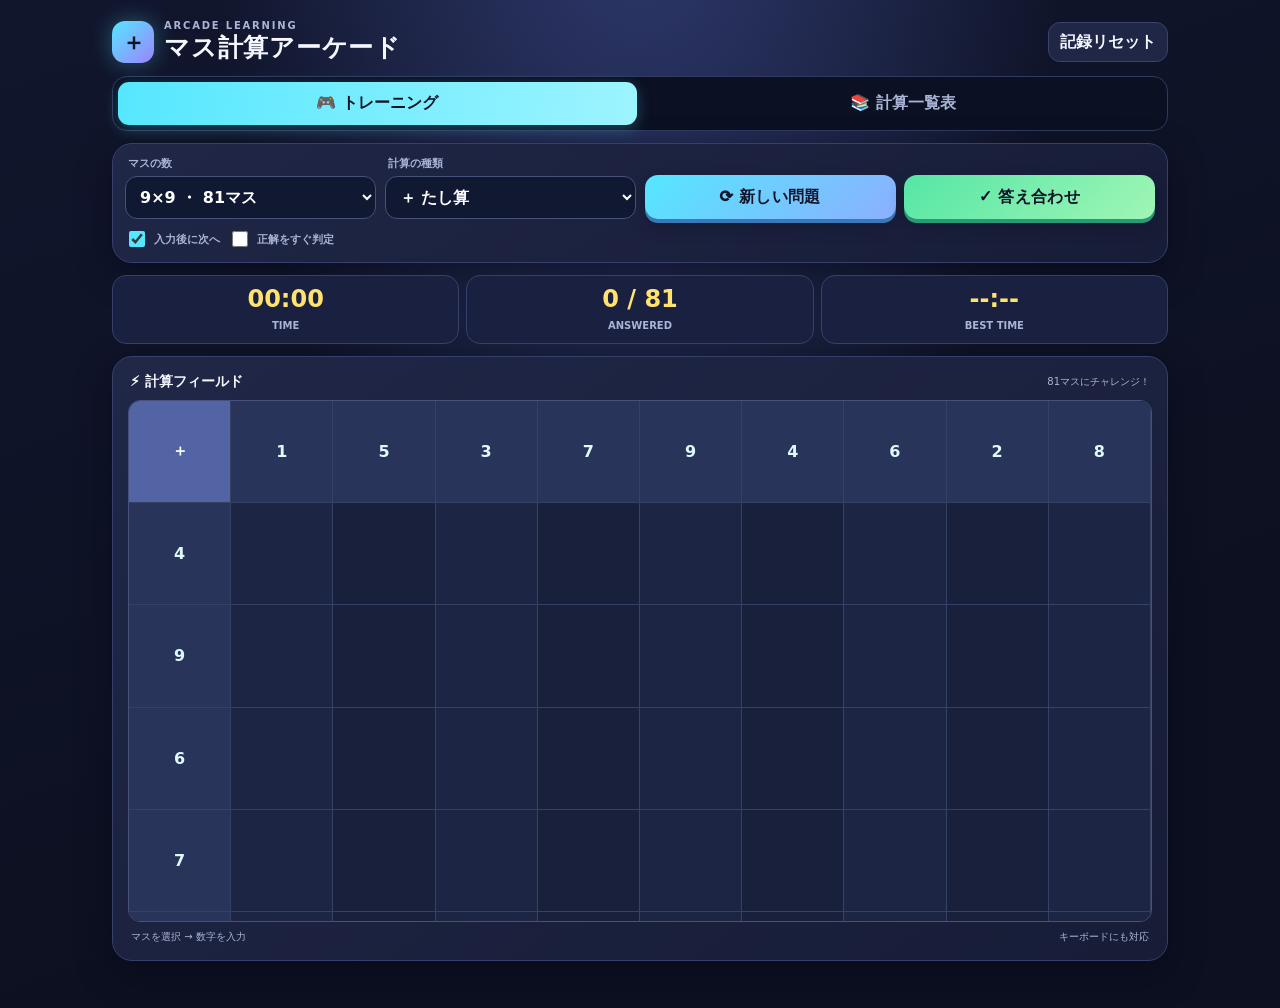
==== 100masu.html @ 6eeefede "Update 100masu.html" ====
<!DOCTYPE html>
<html lang="ja">
<head>
<meta charset="UTF-8">
<meta name="viewport" content="width=device-width, initial-scale=1, maximum-scale=1, viewport-fit=cover">
<meta name="theme-color" content="#11152b">
<title>マス計算アーケード</title>
<style>
:root{
  --bg:#101426;--panel:#1b2140;--panel2:#242c50;--line:#39436c;
  --text:#f5f7ff;--muted:#aab4d6;--cyan:#55e7ff;--pink:#ff65b8;
  --yellow:#ffe36e;--green:#55e6a5;--red:#ff7185;--purple:#9c83ff;
  --shadow:0 12px 32px #05081780;
}
*{box-sizing:border-box}
html{background:var(--bg);scroll-behavior:smooth}
body{margin:0;min-height:100vh;color:var(--text);font-family:system-ui,-apple-system,"Segoe UI","M PLUS 2",sans-serif;background:radial-gradient(ellipse at 50% -15%,#303b70 0%,transparent 48%),linear-gradient(160deg,#11162d,#0c1020 75%);touch-action:manipulation;-webkit-tap-highlight-color:transparent}
button,select{font:inherit}
button{cursor:pointer}
.app{max-width:1100px;margin:auto;padding:12px 12px 30px}
.topbar{display:flex;align-items:center;justify-content:space-between;gap:10px;flex-wrap:wrap;margin-bottom:12px}
.brand{display:flex;align-items:center;gap:10px}
.brand-mark{width:42px;height:42px;border-radius:13px;display:grid;place-items:center;background:linear-gradient(135deg,var(--cyan),var(--purple));color:#101426;font-size:23px;font-weight:1000;box-shadow:0 0 22px #55e7ff55}
.brand h1{font-size:clamp(18px,4vw,25px);margin:0;letter-spacing:.03em;font-weight:950}
.brand small{display:block;color:var(--muted);font-size:10px;letter-spacing:.18em;font-weight:800}
.top-actions{display:flex;gap:7px}
.icon-btn{border:1px solid var(--line);background:#202746;color:var(--text);border-radius:12px;min-height:40px;padding:0 11px;font-weight:800}
.icon-btn:active,.btn:active,.key:active{transform:translateY(1px) scale(.98)}
.tabs{display:grid;grid-template-columns:1fr 1fr;gap:7px;padding:5px;background:#0b1022;border:1px solid #303a60;border-radius:15px;margin-bottom:12px}
.tab{border:0;border-radius:11px;background:transparent;color:var(--muted);padding:11px 8px;font-weight:900}
.tab.active{color:#101426;background:linear-gradient(100deg,var(--cyan),#9df4ff);box-shadow:0 4px 15px #55e7ff44}
.panel{background:linear-gradient(145deg,#202747,#171d37);border:1px solid #35416a;border-radius:20px;box-shadow:var(--shadow)}
.controls{padding:12px;display:grid;grid-template-columns:1fr 1fr;gap:9px;margin-bottom:12px}
.field label{display:block;font-size:11px;color:var(--muted);font-weight:800;margin:0 0 5px 3px}
select{width:100%;min-height:43px;border-radius:12px;border:1px solid #46527c;background:#111831;color:white;padding:0 10px;font-weight:800}
.btn{border:0;border-radius:13px;min-height:44px;padding:10px 14px;font-weight:950;letter-spacing:.02em;color:#11152b;background:linear-gradient(135deg,var(--yellow),#ffb84d);box-shadow:0 4px 0 #bd7931,0 8px 18px #0003}
.btn.primary{background:linear-gradient(135deg,var(--cyan),#8cafff);box-shadow:0 4px 0 #3978b9,0 8px 18px #0003}
.btn.success{background:linear-gradient(135deg,var(--green),#a0f6b5);box-shadow:0 4px 0 #269c76,0 8px 18px #0003}
.btn.subtle{background:#303b61;color:#eef2ff;box-shadow:0 4px 0 #1b2341}
.control-actions{grid-column:1/-1;display:grid;grid-template-columns:1fr 1fr;gap:8px}
.stats{display:grid;grid-template-columns:repeat(3,1fr);gap:7px;margin-bottom:12px}
.stat{padding:10px 7px;text-align:center;background:#1a2140;border:1px solid #35416a;border-radius:14px}
.stat b{display:block;font-size:clamp(18px,4vw,24px);line-height:1.15;color:var(--yellow);font-variant-numeric:tabular-nums}
.stat span{font-size:10px;color:var(--muted);font-weight:800}
.grid-panel{padding:9px;margin-bottom:12px}
.grid-head{display:flex;align-items:center;justify-content:space-between;gap:8px;margin:1px 2px 9px}
.section-title{font-weight:950;font-size:14px}
.hint{font-size:10px;color:var(--muted)}
.grid-scroll{max-height:min(58vh,650px);overflow:auto;border-radius:12px;border:1px solid #46527c;background:#111831;overscroll-behavior:contain;scrollbar-width:thin;scrollbar-color:#596893 #151c35}
table{border-collapse:separate;border-spacing:0;table-layout:fixed;user-select:none}
#calc-grid{width:100%}
#calc-grid.mode19{width:max-content;min-width:100%}
th,td{padding:0;text-align:center;border-right:1px solid #364166;border-bottom:1px solid #364166}
th{background:#29345b;color:#dffaff;font-weight:950}
th.corner{position:sticky;top:0;left:0;z-index:5;background:#5264a4;color:white}
th.top{position:sticky;top:0;z-index:3}
th.left{position:sticky;left:0;z-index:2}
.cell{display:grid;place-items:center;aspect-ratio:1/1;min-width:0;font-weight:850;font-size:clamp(10px,2.8vw,16px)}
.mode9 .cell{width:100%}
.mode19 .cell{width:39px;height:39px;font-size:12px}
td{background:#18203c;color:#f5f7ff}
td:nth-child(even){background:#1c2544}
td.selected{background:#fff0a6!important;color:#25203a!important;box-shadow:inset 0 0 0 3px #ffc83d;position:relative;z-index:1}
td.correct{background:#174f48!important;color:#9dffd5!important}
td.wrong{background:#5a263b!important;color:#ffd0d8!important}
td.revealed{outline:2px solid var(--green);outline-offset:-3px}
.grid-foot{display:flex;justify-content:space-between;gap:8px;color:var(--muted);font-size:10px;padding:8px 3px 1px}
.result{display:none;padding:13px;margin-bottom:12px;border:1px solid #4d6e91;background:linear-gradient(120deg,#1b3551,#28264e);border-radius:16px}
.result.show{display:flex;align-items:center;justify-content:space-between;gap:10px}
.result strong{font-size:16px}.result small{display:block;color:var(--muted);margin-top:3px}
.result-score{font-size:24px;font-weight:1000;color:var(--yellow);white-space:nowrap}
.keypad-wrap{position:fixed;z-index:20;bottom:0;left:0;right:0;padding:8px 10px calc(8px + env(safe-area-inset-bottom));background:linear-gradient(180deg,#11142600,#0d1224 16%);pointer-events:none}
.keypad{pointer-events:auto;max-width:520px;margin:auto;padding:11px;background:#202747f5;backdrop-filter:blur(16px);border:1px solid #56638c;border-radius:20px 20px 15px 15px;box-shadow:0 -10px 35px #05081799}
.key-top{display:flex;align-items:center;justify-content:space-between;gap:8px;margin-bottom:8px}
.equation{font-size:clamp(15px,4vw,20px);font-weight:1000;color:var(--cyan);white-space:nowrap;overflow:hidden;text-overflow:ellipsis}
.key-top-actions{display:flex;gap:6px}
.mini{border:1px solid #536087;background:#303b61;color:#fff;border-radius:10px;padding:7px 10px;font-size:11px;font-weight:900}
.keys{display:grid;grid-template-columns:repeat(5,1fr);gap:6px}
.key{min-height:48px;border:1px solid #526087;border-radius:12px;background:linear-gradient(180deg,#f7f8ff,#cbd5f4);color:#17203e;font-size:22px;font-weight:1000;box-shadow:0 3px 0 #8995b8}
.key.delete{background:linear-gradient(180deg,#ffc4d0,#ff829d);color:#521b2a}
.key.next{background:linear-gradient(180deg,#a9f7db,#51dba9);color:#103b35}
.key.clear{background:#39466e;color:#fff;font-size:14px;box-shadow:0 3px 0 #202a4d}
.hidden{display:none!important}
#view-ref{display:none}
.ref-info{padding:12px;margin-bottom:12px;display:flex;align-items:center;justify-content:space-between;gap:10px;flex-wrap:wrap}
.ref-equation{color:var(--yellow);font-weight:1000;font-size:18px}
#ref-grid{width:max-content;min-width:100%}
#ref-grid .cell{width:39px;height:39px;font-size:12px}
#ref-grid td{cursor:pointer}
#ref-grid td.cross{background:#344a73!important}
#ref-grid td.target{background:#ffe36e!important;color:#241e39!important;box-shadow:inset 0 0 0 2px #ffae35;font-weight:1000}
#ref-grid th.hot{background:#0e9cb8!important;color:#fff}
.note{font-size:11px;color:var(--muted);line-height:1.6;margin:10px 3px}
.toggle-row{display:flex;gap:8px;flex-wrap:wrap;align-items:center}
.toggle{display:flex;align-items:center;gap:6px;font-size:11px;color:var(--muted);font-weight:800}
.toggle input{accent-color:var(--cyan);width:16px;height:16px}
.toast{position:fixed;top:14px;left:50%;transform:translateX(-50%) translateY(-20px);opacity:0;z-index:50;background:#f7f8ff;color:#17203e;padding:10px 17px;border-radius:99px;font-weight:950;box-shadow:var(--shadow);transition:.2s;pointer-events:none}
.toast.show{opacity:1;transform:translateX(-50%) translateY(0)}
body.keypad-open{padding-bottom:300px}
@media(min-width:760px){
 .app{padding:20px 22px 35px}
 .controls{grid-template-columns:repeat(4,1fr);align-items:end}
 .control-actions{grid-column:auto;grid-column:span 2}
 .grid-panel{padding:15px}
 .mode19 .cell{width:46px;height:46px;font-size:14px}
 #ref-grid .cell{width:46px;height:46px;font-size:14px}
 .keypad-wrap{position:static;padding:0;background:none;display:none}
 .keypad-wrap.desktop-visible{display:block;pointer-events:auto;margin:12px auto 0}
 body.keypad-open{padding-bottom:0}
}
@media(max-width:420px){
 .app{padding:9px 8px 18px}
 .brand-mark{width:36px;height:36px}
 .icon-btn{padding:0 8px;min-height:36px;font-size:11px}
 .controls{padding:9px;gap:7px}
 .btn{font-size:12px;padding:9px 8px}
 .stats{gap:5px}
 .stat{padding:8px 4px}
 .grid-scroll{max-height:53vh}
 .keypad{padding:9px}
 .key{min-height:44px}
}
@media(prefers-reduced-motion:reduce){*{scroll-behavior:auto!important;transition:none!important}}
</style>
</head>
<body>
<div class="app">
 <header class="topbar">
  <div class="brand"><div class="brand-mark">＋</div><div><small>ARCADE LEARNING</small><h1>マス計算アーケード</h1></div></div>
  <div class="top-actions"><button class="icon-btn" id="reset-record" type="button">記録リセット</button></div>
 </header>
 <nav class="tabs"><button class="tab active" id="tab-train" type="button">🎮 トレーニング</button><button class="tab" id="tab-ref" type="button">📚 計算一覧表</button></nav>
 <section id="view-train">
  <div class="panel controls">
   <div class="field"><label for="grid-size">マスの数</label><select id="grid-size"><option value="9">9×9 ・ 81マス</option><option value="19">19×19 ・ 361マス</option></select></div>
   <div class="field"><label for="calc-mode">計算の種類</label><select id="calc-mode"><option value="add">＋ たし算</option><option value="sub">－ ひき算</option><option value="mul">× かけ算</option></select></div>
   <div class="control-actions"><button class="btn primary" id="btn-generate" type="button">⟳ 新しい問題</button><button class="btn success" id="btn-check" type="button">✓ 答え合わせ</button></div>
   <div class="toggle-row" style="grid-column:1/-1">
    <label class="toggle"><input id="auto-next" type="checkbox" checked>入力後に次へ</label>
    <label class="toggle"><input id="instant-check" type="checkbox">正解をすぐ判定</label>
   </div>
  </div>
  <div class="stats">
   <div class="stat"><b id="timer">00:00</b><span>TIME</span></div>
   <div class="stat"><b id="progress">0 / 81</b><span>ANSWERED</span></div>
   <div class="stat"><b id="best">--:--</b><span>BEST TIME</span></div>
  </div>
  <div class="result" id="result">
   <div><strong id="result-title">チャレンジ結果</strong><small id="result-sub">もう一度挑戦してみよう！</small></div><div class="result-score" id="result-score">0%</div>
  </div>
  <section class="panel grid-panel">
   <div class="grid-head"><span class="section-title">⚡ 計算フィールド</span><span class="hint" id="grid-hint">マスをタップして回答</span></div>
   <div class="grid-scroll" id="grid-scroll"><table id="calc-grid" class="mode9"></table></div>
   <div class="grid-foot"><span>マスを選択 → 数字を入力</span><span>キーボードにも対応</span></div>
  </section>
 </section>
 <section id="view-ref">
  <div class="panel ref-info"><div><div class="section-title">📚 1〜19 計算一覧表</div><div class="hint">マスをタップすると式を確認できます</div></div><div><select id="ref-mode"><option value="mul">× かけ算</option><option value="add">＋ たし算</option></select><div class="ref-equation" id="ref-equation">式を選択</div></div></div>
  <section class="panel grid-panel"><div class="grid-scroll" id="ref-scroll"><table id="ref-grid"></table></div><p class="note">縦横にスクロールできます。上端と左端の数字はスクロール中も固定されます。同じ数字同士の計算は斜めのマスです。</p></section>
 </section>
</div>
<div class="keypad-wrap" id="keypad-wrap">
 <div class="keypad">
  <div class="key-top"><div><div class="hint">SELECTED QUESTION</div><div class="equation" id="equation">マスを選択してください</div></div><div class="key-top-actions"><button class="mini" id="close-keypad" type="button">閉じる</button></div></div>
  <div class="keys">
   <button class="key" data-num="1">1</button><button class="key" data-num="2">2</button><button class="key" data-num="3">3</button><button class="key" data-num="4">4</button><button class="key" data-num="5">5</button>
   <button class="key" data-num="6">6</button><button class="key" data-num="7">7</button><button class="key" data-num="8">8</button><button class="key" data-num="9">9</button><button class="key" data-num="0">0</button>
   <button class="key delete" id="delete-key">⌫</button><button class="key clear" id="clear-key" style="grid-column:span 2">消去</button><button class="key next" id="next-key" style="grid-column:span 2">次へ ➜</button>
  </div>
 </div>
</div>
<div class="toast" id="toast"></div>
<script>
(()=>{
'use strict';
const $=id=>document.getElementById(id);
const state={size:9,mode:'add',rows:[],cols:[],answers:[],selected:null,checked:false,started:false,elapsed:0,timer:null,tab:'train',refSelected:null};
const op={add:'＋',sub:'－',mul:'×'};
const bestKey=(size,mode)=>`arcade_best_${size}_${mode}`;
let toastTimer=null;

function toast(msg){$('toast').textContent=msg;$('toast').classList.add('show');clearTimeout(toastTimer);toastTimer=setTimeout(()=>$('toast').classList.remove('show'),1500)}
function shuffle(a){for(let i=a.length-1;i>0;i--){const j=Math.floor(Math.random()*(i+1));[a[i],a[j]]=[a[j],a[i]]}return a}
function expected(r,c){return state.mode==='add'?r+c:state.mode==='sub'?r-c:r*c}
function fmt(s){return String(Math.floor(s/60)).padStart(2,'0')+':'+String(s%60).padStart(2,'0')}
function startTimer(){if(state.started||state.checked)return;state.started=true;state.timer=setInterval(()=>{state.elapsed++;$('timer').textContent=fmt(state.elapsed)},1000)}
function stopTimer(){clearInterval(state.timer);state.timer=null}
function answeredCount(){return state.answers.flat().filter(v=>v!=='').length}
function updateStats(){$('progress').textContent=`${answeredCount()} / ${state.size*state.size}`;$('timer').textContent=fmt(state.elapsed);const b=localStorage.getItem(bestKey(state.size,state.mode));$('best').textContent=b?fmt(Number(b)):'--:--'}
function init(){
 stopTimer();state.size=Number($('grid-size').value);state.mode=$('calc-mode').value;state.rows=shuffle(Array.from({length:state.size},(_,i)=>i+1));if(state.mode==='sub')state.rows=state.rows.map(n=>n+state.size);state.cols=shuffle(Array.from({length:state.size},(_,i)=>i+1));state.answers=Array.from({length:state.size},()=>Array(state.size).fill(''));state.selected=null;state.checked=false;state.started=false;state.elapsed=0;
 $('result').classList.remove('show');$('grid-scroll').scrollTo(0,0);$('calc-grid').className=state.size===9?'mode9':'mode19';$('grid-hint').textContent=state.size===9?'81マスにチャレンジ！':'361マスにチャレンジ！';renderGrid();hidePad();updateStats();$('equation').textContent='マスを選択してください';
}
function renderGrid(){
 const t=$('calc-grid');t.innerHTML='';const thead=document.createElement('thead'),hr=document.createElement('tr');const corner=document.createElement('th');corner.className='corner';corner.innerHTML=`<div class="cell">${op[state.mode]}</div>`;hr.append(corner);
 state.cols.forEach(n=>{const th=document.createElement('th');th.className='top';th.innerHTML=`<div class="cell">${n}</div>`;hr.append(th)});thead.append(hr);t.append(thead);
 const body=document.createElement('tbody');state.rows.forEach((n,r)=>{const tr=document.createElement('tr'),th=document.createElement('th');th.className='left';th.innerHTML=`<div class="cell">${n}</div>`;tr.append(th);
 state.cols.forEach((m,c)=>{const td=document.createElement('td');td.dataset.r=r;td.dataset.c=c;const d=document.createElement('div');d.className='cell';d.textContent=state.answers[r][c];td.append(d);td.addEventListener('click',()=>select(r,c));tr.append(td)});body.append(tr)});t.append(body);
}
function cell(r,c){return $('calc-grid').querySelector(`td[data-r="${r}"][data-c="${c}"]`)}
function select(r,c){
 if(state.checked)return;
 startTimer();if(state.selected){const old=cell(state.selected.r,state.selected.c);if(old)old.classList.remove('selected')}
 state.selected={r,c};const td=cell(r,c);td.classList.add('selected');$('equation').textContent=`${state.rows[r]} ${op[state.mode]} ${state.cols[c]} = ${state.answers[r][c]===''?'?':state.answers[r][c]}`;showPad();ensureVisible(td);
}
function ensureVisible(td){
 const box=$('grid-scroll'),b=box.getBoundingClientRect(),r=td.getBoundingClientRect(),head=state.size===19?42:30;
 if(r.left<b.left+head)box.scrollBy({left:r.left-(b.left+head)-4,behavior:'smooth'});else if(r.right>b.right-5)box.scrollBy({left:r.right-b.right+5,behavior:'smooth'});
 if(r.top<b.top+head)box.scrollBy({top:r.top-(b.top+head)-4,behavior:'smooth'});else if(r.bottom>b.bottom-5)box.scrollBy({top:r.bottom-b.bottom+5,behavior:'smooth'});
}
function showPad(){$('keypad-wrap').classList.remove('hidden');document.body.classList.add('keypad-open');if(innerWidth>=760)$('keypad-wrap').classList.add('desktop-visible')}
function hidePad(){$('keypad-wrap').classList.add('hidden');$('keypad-wrap').classList.remove('desktop-visible');document.body.classList.remove('keypad-open');if(state.selected){const td=cell(state.selected.r,state.selected.c);if(td)td.classList.remove('selected')}state.selected=null}
function updateEquation(){if(!state.selected)return;const {r,c}=state.selected;$('equation').textContent=`${state.rows[r]} ${op[state.mode]} ${state.cols[c]} = ${state.answers[r][c]===''?'?':state.answers[r][c]}`}
function moveNext(){
 if(!state.selected){select(0,0);return}let {r,c}=state.selected;c++;if(c>=state.size){c=0;r++}if(r>=state.size){hidePad();toast('最後のマスです。答え合わせをしよう！');return}select(r,c)
}
function enterDigit(d){
 if(!state.selected||state.checked)return;const {r,c}=state.selected;let v=state.answers[r][c];v=(v+d).slice(-3);state.answers[r][c]=v;const td=cell(r,c);td.querySelector('.cell').textContent=v;td.classList.remove('correct','wrong');updateEquation();updateStats();
 const target=String(expected(state.rows[r],state.cols[c]));
 if($('instant-check').checked){
  if(Number(v)===Number(target)){td.classList.add('correct');if($('auto-next').checked)setTimeout(moveNext,120)}
  else if(v.length>=target.length){td.classList.add('wrong');}
 }else if($('auto-next').checked&&v.length>=target.length){setTimeout(moveNext,100)}
}
function clearAnswer(){if(!state.selected)return;const {r,c}=state.selected;state.answers[r][c]='';const td=cell(r,c);td.querySelector('.cell').textContent='';td.classList.remove('correct','wrong');updateEquation();updateStats()}
function check(){
 if(state.checked)return;stopTimer();state.checked=true;hidePad();let good=0,total=state.size*state.size,empty=0;
 state.answers.forEach((row,r)=>row.forEach((v,c)=>{const td=cell(r,c);td.classList.remove('selected','correct','wrong');if(v!==''&&Number(v)===expected(state.rows[r],state.cols[c])){good++;td.classList.add('correct')}else{if(v==='')empty++;td.classList.add('wrong')}}));
 const pct=Math.round(good/total*100);$('result').classList.add('show');$('result-title').textContent=good===total?'PERFECT!! 全問正解！':pct>=80?'すごい！よくできました！':pct>=50?'ナイスチャレンジ！':'もう一度チャレンジ！';$('result-sub').textContent=`${total}問中 ${good}問正解${empty?` ・ 未回答 ${empty}問`:''} ／ タイム ${fmt(state.elapsed)}`;$('result-score').textContent=`${pct}%`;
 if(good===total){const key=bestKey(state.size,state.mode),old=Number(localStorage.getItem(key)||0);if(!old||state.elapsed<old){localStorage.setItem(key,String(state.elapsed));toast('自己ベスト更新！')}}
 else updateStats();window.scrollTo({top:0,behavior:'smooth'});
}
function switchTab(tab){
 state.tab=tab;const train=tab==='train';$('view-train').style.display=train?'':'none';$('view-ref').style.display=train?'none':'';$('tab-train').classList.toggle('active',train);$('tab-ref').classList.toggle('active',!train);
 if(!train){hidePad();renderRef()}
}
function renderRef(){
 const mode=$('ref-mode').value,t=$('ref-grid');t.innerHTML='';$('ref-equation').textContent='式を選択';state.refSelected=null;
 const thead=document.createElement('thead'),hr=document.createElement('tr'),corner=document.createElement('th');corner.className='corner';corner.innerHTML=`<div class="cell">${mode==='mul'?'×':'＋'}</div>`;hr.append(corner);
 for(let c=1;c<=19;c++){const th=document.createElement('th');th.className='top';th.dataset.ch=c;th.innerHTML=`<div class="cell">${c}</div>`;hr.append(th)}thead.append(hr);t.append(thead);
 const body=document.createElement('tbody');for(let r=1;r<=19;r++){const tr=document.createElement('tr'),th=document.createElement('th');th.className='left';th.dataset.rh=r;th.innerHTML=`<div class="cell">${r}</div>`;tr.append(th);for(let c=1;c<=19;c++){const td=document.createElement('td');td.dataset.r=r;td.dataset.c=c;td.innerHTML=`<div class="cell">${mode==='mul'?r*c:r+c}</div>`;td.addEventListener('click',()=>highlightRef(r,c,mode==='mul'?r*c:r+c,mode));tr.append(td)}body.append(tr)}t.append(body);
}
function highlightRef(r,c,v,mode){
 const t=$('ref-grid');t.querySelectorAll('td').forEach(td=>{td.classList.remove('cross','target');if(Number(td.dataset.r)===r&&Number(td.dataset.c)===c)td.classList.add('target');else if(Number(td.dataset.r)===r||Number(td.dataset.c)===c)td.classList.add('cross')});
 t.querySelectorAll('th').forEach(th=>th.classList.remove('hot'));const rh=t.querySelector(`th[data-rh="${r}"]`),ch=t.querySelector(`th[data-ch="${c}"]`);if(rh)rh.classList.add('hot');if(ch)ch.classList.add('hot');$('ref-equation').textContent=`${r} ${mode==='mul'?'×':'＋'} ${c} = ${v}`;
}
$('btn-generate').addEventListener('click',()=>{init();toast('新しい問題を作成しました')});
$('grid-size').addEventListener('change',init);$('calc-mode').addEventListener('change',init);$('btn-check').addEventListener('click',check);
$('tab-train').addEventListener('click',()=>switchTab('train'));$('tab-ref').addEventListener('click',()=>switchTab('ref'));$('ref-mode').addEventListener('change',renderRef);
document.querySelectorAll('[data-num]').forEach(b=>b.addEventListener('click',()=>enterDigit(b.dataset.num)));
$('delete-key').addEventListener('click',()=>{if(!state.selected)return;const {r,c}=state.selected;state.answers[r][c]=state.answers[r][c].slice(0,-1);const td=cell(r,c);td.querySelector('.cell').textContent=state.answers[r][c];td.classList.remove('correct','wrong');updateEquation();updateStats()});
$('clear-key').addEventListener('click',clearAnswer);$('next-key').addEventListener('click',moveNext);$('close-keypad').addEventListener('click',hidePad);
$('reset-record').addEventListener('click',()=>{if(confirm('この端末に保存された自己ベスト記録をすべて削除しますか？')){for(const k of Object.keys(localStorage))if(k.startsWith('arcade_best_'))localStorage.removeItem(k);updateStats();toast('記録をリセットしました')}});
document.addEventListener('keydown',e=>{
 if(state.tab!=='train'||!state.selected||state.checked)return;
 if(/^[0-9]$/.test(e.key)){e.preventDefault();enterDigit(e.key)}
 else if(e.key==='Backspace'){e.preventDefault();$('delete-key').click()}
 else if(e.key==='Delete'){e.preventDefault();clearAnswer()}
 else if(e.key==='Enter'||e.key==='Tab'){e.preventDefault();moveNext()}
 else if(e.key==='Escape')hidePad();
 else if(['ArrowUp','ArrowDown','ArrowLeft','ArrowRight'].includes(e.key)){e.preventDefault();let {r,c}=state.selected;if(e.key==='ArrowUp')r=Math.max(0,r-1);if(e.key==='ArrowDown')r=Math.min(state.size-1,r+1);if(e.key==='ArrowLeft')c=Math.max(0,c-1);if(e.key==='ArrowRight')c=Math.min(state.size-1,c+1);select(r,c)}
});
window.addEventListener('resize',()=>{if(innerWidth>=760&&state.selected)$('keypad-wrap').classList.add('desktop-visible')});
init();
})();
</script>
</body>
</html>
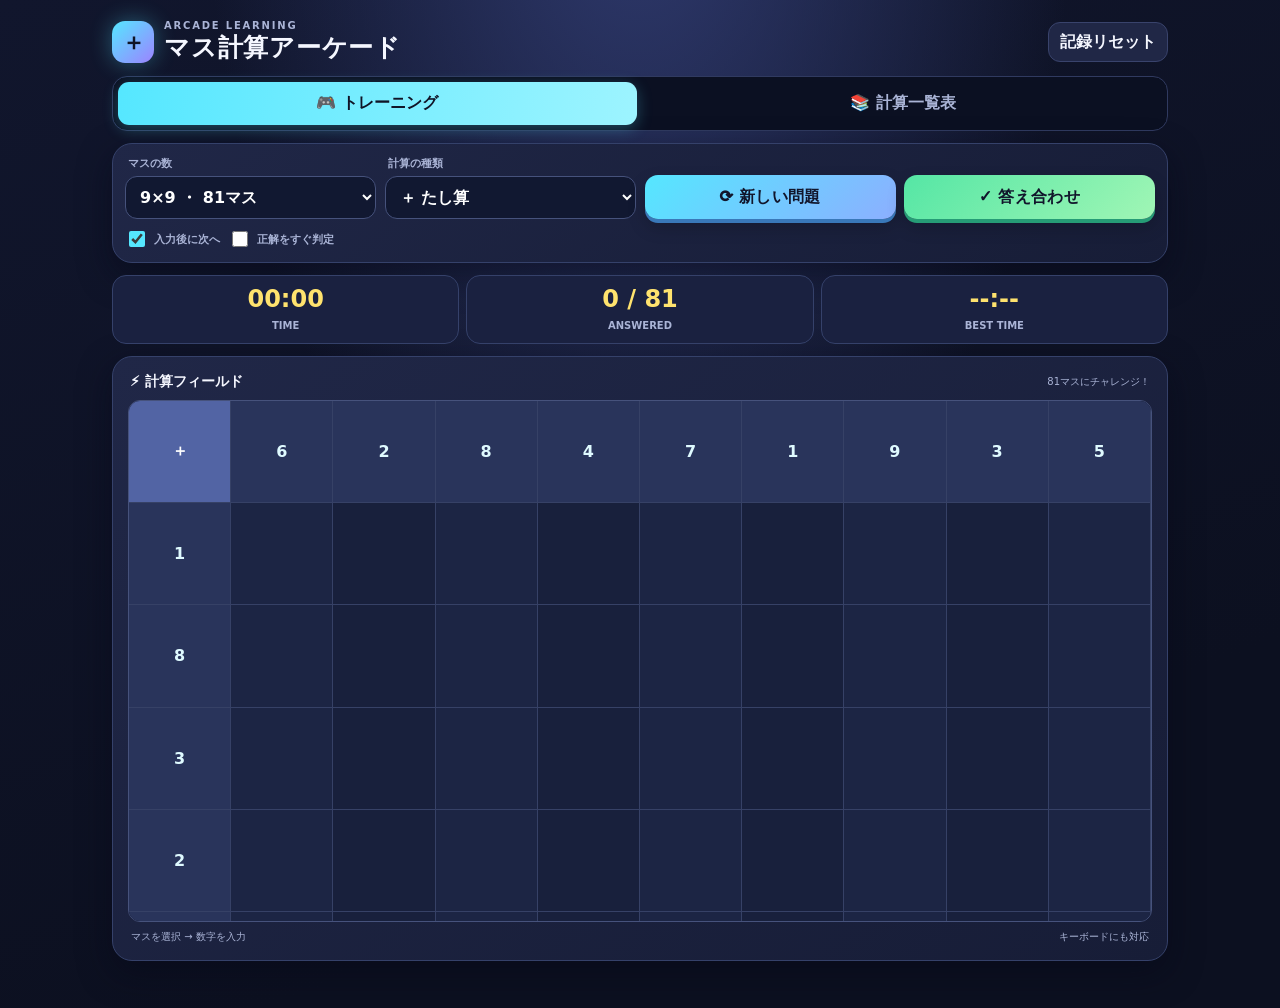
==== commit 4b5f9fa7: "Update 100masu.html" ====
--- a/100masu.html
+++ b/100masu.html
@@ -174,7 +174,7 @@
 (()=>{
 'use strict';
 const $=id=>document.getElementById(id);
-const state={size:9,mode:'add',rows:[],cols:[],answers:[],selected:null,checked:false,started:false,elapsed:0,timer:null,tab:'train',refSelected:null};
+const state={size:9,mode:'add',rows:[],cols:[],answers:[],selected:null,inputStarted:false,checked:false,started:false,elapsed:0,timer:null,tab:'train',refSelected:null};
 const op={add:'＋',sub:'－',mul:'×'};
 const bestKey=(size,mode)=>`arcade_best_${size}_${mode}`;
 let toastTimer=null;
@@ -201,7 +201,7 @@
 function select(r,c){
  if(state.checked)return;
  startTimer();if(state.selected){const old=cell(state.selected.r,state.selected.c);if(old)old.classList.remove('selected')}
- state.selected={r,c};const td=cell(r,c);td.classList.add('selected');$('equation').textContent=`${state.rows[r]} ${op[state.mode]} ${state.cols[c]} = ${state.answers[r][c]===''?'?':state.answers[r][c]}`;showPad();ensureVisible(td);
+ state.selected={r,c};state.inputStarted=false;const td=cell(r,c);td.classList.add('selected');$('equation').textContent=`${state.rows[r]} ${op[state.mode]} ${state.cols[c]} = ${state.answers[r][c]===''?'?':state.answers[r][c]}`;showPad();ensureVisible(td);
 }
 function ensureVisible(td){
  const box=$('grid-scroll'),b=box.getBoundingClientRect(),r=td.getBoundingClientRect(),head=state.size===19?42:30;
@@ -215,14 +215,24 @@
  if(!state.selected){select(0,0);return}let {r,c}=state.selected;c++;if(c>=state.size){c=0;r++}if(r>=state.size){hidePad();toast('最後のマスです。答え合わせをしよう！');return}select(r,c)
 }
 function enterDigit(d){
- if(!state.selected||state.checked)return;const {r,c}=state.selected;let v=state.answers[r][c];v=(v+d).slice(-3);state.answers[r][c]=v;const td=cell(r,c);td.querySelector('.cell').textContent=v;td.classList.remove('correct','wrong');updateEquation();updateStats();
+ if(!state.selected||state.checked)return;
+ const {r,c}=state.selected;
+ let v=state.inputStarted?state.answers[r][c]:'';
+ v=(v+d).slice(-3);
+ state.inputStarted=true;
+ state.answers[r][c]=v;
+ const td=cell(r,c);
+ td.querySelector('.cell').textContent=v;
+ td.classList.remove('correct','wrong');
+ updateEquation();
+ updateStats();
  const target=String(expected(state.rows[r],state.cols[c]));
  if($('instant-check').checked){
   if(Number(v)===Number(target)){td.classList.add('correct');if($('auto-next').checked)setTimeout(moveNext,120)}
   else if(v.length>=target.length){td.classList.add('wrong');}
  }else if($('auto-next').checked&&v.length>=target.length){setTimeout(moveNext,100)}
 }
-function clearAnswer(){if(!state.selected)return;const {r,c}=state.selected;state.answers[r][c]='';const td=cell(r,c);td.querySelector('.cell').textContent='';td.classList.remove('correct','wrong');updateEquation();updateStats()}
+function clearAnswer(){if(!state.selected)return;const {r,c}=state.selected;state.answers[r][c]='';state.inputStarted=true;const td=cell(r,c);td.querySelector('.cell').textContent='';td.classList.remove('correct','wrong');updateEquation();updateStats()}
 function check(){
  if(state.checked)return;stopTimer();state.checked=true;hidePad();let good=0,total=state.size*state.size,empty=0;
  state.answers.forEach((row,r)=>row.forEach((v,c)=>{const td=cell(r,c);td.classList.remove('selected','correct','wrong');if(v!==''&&Number(v)===expected(state.rows[r],state.cols[c])){good++;td.classList.add('correct')}else{if(v==='')empty++;td.classList.add('wrong')}}));
@@ -231,7 +241,11 @@
  else updateStats();window.scrollTo({top:0,behavior:'smooth'});
 }
 function switchTab(tab){
- state.tab=tab;const train=tab==='train';$('view-train').style.display=train?'':'none';$('view-ref').style.display=train?'none':'';$('tab-train').classList.toggle('active',train);$('tab-ref').classList.toggle('active',!train);
+ state.tab=tab;const train=tab==='train';
+ $('view-train').style.display=train?'block':'none';
+ $('view-ref').style.display=train?'none':'block';
+ $('tab-train').classList.toggle('active',train);
+ $('tab-ref').classList.toggle('active',!train);
  if(!train){hidePad();renderRef()}
 }
 function renderRef(){
@@ -248,7 +262,7 @@
 $('grid-size').addEventListener('change',init);$('calc-mode').addEventListener('change',init);$('btn-check').addEventListener('click',check);
 $('tab-train').addEventListener('click',()=>switchTab('train'));$('tab-ref').addEventListener('click',()=>switchTab('ref'));$('ref-mode').addEventListener('change',renderRef);
 document.querySelectorAll('[data-num]').forEach(b=>b.addEventListener('click',()=>enterDigit(b.dataset.num)));
-$('delete-key').addEventListener('click',()=>{if(!state.selected)return;const {r,c}=state.selected;state.answers[r][c]=state.answers[r][c].slice(0,-1);const td=cell(r,c);td.querySelector('.cell').textContent=state.answers[r][c];td.classList.remove('correct','wrong');updateEquation();updateStats()});
+$('delete-key').addEventListener('click',()=>{if(!state.selected)return;const {r,c}=state.selected;state.answers[r][c]=state.answers[r][c].slice(0,-1);state.inputStarted=true;const td=cell(r,c);td.querySelector('.cell').textContent=state.answers[r][c];td.classList.remove('correct','wrong');updateEquation();updateStats()});
 $('clear-key').addEventListener('click',clearAnswer);$('next-key').addEventListener('click',moveNext);$('close-keypad').addEventListener('click',hidePad);
 $('reset-record').addEventListener('click',()=>{if(confirm('この端末に保存された自己ベスト記録をすべて削除しますか？')){for(const k of Object.keys(localStorage))if(k.startsWith('arcade_best_'))localStorage.removeItem(k);updateStats();toast('記録をリセットしました')}});
 document.addEventListener('keydown',e=>{
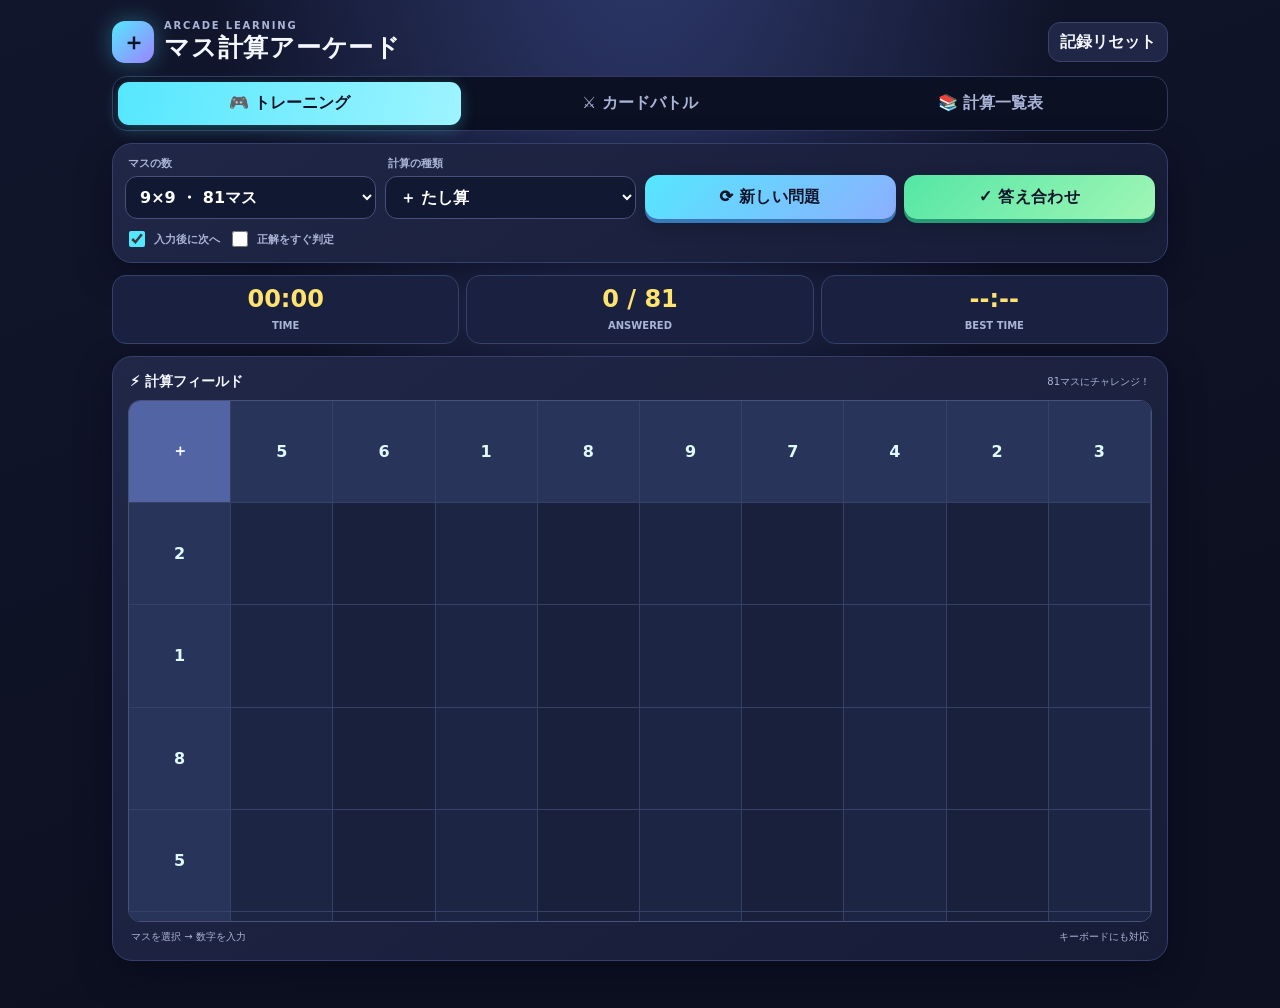
==== commit 15416d7b: "Update 100masu.html" ====
--- a/100masu.html
+++ b/100masu.html
@@ -26,7 +26,7 @@
 .top-actions{display:flex;gap:7px}
 .icon-btn{border:1px solid var(--line);background:#202746;color:var(--text);border-radius:12px;min-height:40px;padding:0 11px;font-weight:800}
 .icon-btn:active,.btn:active,.key:active{transform:translateY(1px) scale(.98)}
-.tabs{display:grid;grid-template-columns:1fr 1fr;gap:7px;padding:5px;background:#0b1022;border:1px solid #303a60;border-radius:15px;margin-bottom:12px}
+.tabs{display:grid;grid-template-columns:repeat(3,1fr);gap:7px;padding:5px;background:#0b1022;border:1px solid #303a60;border-radius:15px;margin-bottom:12px}
 .tab{border:0;border-radius:11px;background:transparent;color:var(--muted);padding:11px 8px;font-weight:900}
 .tab.active{color:#101426;background:linear-gradient(100deg,var(--cyan),#9df4ff);box-shadow:0 4px 15px #55e7ff44}
 .panel{background:linear-gradient(145deg,#202747,#171d37);border:1px solid #35416a;border-radius:20px;box-shadow:var(--shadow)}
@@ -120,7 +120,54 @@
  .keypad{padding:9px}
  .key{min-height:44px}
 }
-@media(prefers-reduced-motion:reduce){*{scroll-behavior:auto!important;transition:none!important}}
+
+/* Sequential floating-card battle */
+#view-battle{display:none}
+.battle-setup{padding:13px;margin-bottom:12px;display:grid;grid-template-columns:1fr 1fr;gap:9px}
+.battle-setup .battle-actions{grid-column:1/-1}
+.battle-stats{display:grid;grid-template-columns:1fr 1fr 1fr;gap:7px;margin-bottom:12px}
+.battle-stat{padding:10px 6px;text-align:center;background:#1a2140;border:1px solid #35416a;border-radius:14px}
+.battle-stat b{display:block;color:var(--yellow);font-size:clamp(18px,4vw,24px);font-variant-numeric:tabular-nums}
+.battle-stat span{font-size:10px;color:var(--muted);font-weight:800}
+.battle-arena{position:relative;overflow:hidden;min-height:320px;padding:16px 12px 20px;margin-bottom:12px;background:radial-gradient(ellipse at 50% 40%,#344779 0%,#1b2444 52%,#131a32 100%);border:1px solid #4a5b8d;border-radius:22px;box-shadow:inset 0 0 35px #05081766,var(--shadow)}
+.battle-arena:before,.battle-arena:after{content:"";position:absolute;border-radius:50%;pointer-events:none;filter:blur(1px);opacity:.55}
+.battle-arena:before{width:110px;height:110px;left:-35px;top:35px;background:#55e7ff22;box-shadow:0 0 45px 18px #55e7ff22}
+.battle-arena:after{width:140px;height:140px;right:-55px;bottom:15px;background:#9c83ff22;box-shadow:0 0 50px 20px #9c83ff22}
+.battle-progress-line{position:relative;z-index:1;display:flex;justify-content:space-between;gap:8px;color:#cbd6ff;font-size:11px;font-weight:900;margin-bottom:13px}
+.battle-track{height:8px;border-radius:99px;background:#0c132b;overflow:hidden;margin-bottom:18px;border:1px solid #526087}
+.battle-track-fill{height:100%;width:0;background:linear-gradient(90deg,var(--cyan),var(--purple),var(--pink));border-radius:99px;transition:width .3s}
+.battle-card-stage{position:relative;z-index:1;display:grid;place-items:center;min-height:190px;perspective:800px}
+.battle-card{width:min(68%,260px);min-height:170px;padding:17px 14px;border-radius:22px;border:2px solid #8da8ff;background:linear-gradient(145deg,#43558a,#27345e 60%,#20294c);box-shadow:0 12px 0 #111a38,0 22px 38px #05081799,inset 0 0 25px #b9d2ff22;text-align:center;display:flex;flex-direction:column;align-items:center;justify-content:center;gap:8px;transform:translateY(0) rotate(-2deg);animation:cardFloat 2.8s ease-in-out infinite}
+.battle-card:before{content:"";position:absolute;inset:7px;border:1px solid #c9d7ff55;border-radius:15px;pointer-events:none}
+.battle-card .card-label{font-size:10px;letter-spacing:.18em;color:#d4e0ff;font-weight:1000}
+.battle-card .card-equation{font-size:clamp(30px,8vw,46px);line-height:1.1;color:#fff;font-weight:1000;text-shadow:0 3px 0 #17213f,0 0 18px #55e7ff77}
+.battle-card .card-question{font-size:13px;color:#dce7ff;font-weight:900}
+.battle-card.shatter{animation:cardShatter .48s ease-in forwards}
+@keyframes cardFloat{0%,100%{transform:translateY(0) rotate(-2deg)}50%{transform:translateY(-12px) rotate(2deg)}}
+@keyframes cardShatter{0%{transform:scale(1) rotate(0);opacity:1;filter:brightness(1)}35%{transform:scale(1.12) rotate(5deg);opacity:1;filter:brightness(2)}100%{transform:scale(.35) rotate(-18deg);opacity:0;filter:blur(8px)}}
+.battle-message{position:relative;z-index:1;min-height:24px;margin-top:10px;text-align:center;color:var(--cyan);font-size:13px;font-weight:950}
+.battle-lives{color:var(--pink);letter-spacing:.18em;font-size:20px}
+.battle-answer-panel{padding:12px;margin-bottom:12px}
+.battle-answer-label{color:var(--muted);font-size:10px;font-weight:900;letter-spacing:.12em}
+.battle-answer-display{min-height:52px;margin:7px 0 10px;padding:8px 12px;display:flex;align-items:center;justify-content:center;border:1px solid #526087;border-radius:13px;background:#111831;color:var(--yellow);font-size:30px;font-weight:1000;letter-spacing:.08em}
+.battle-keys{display:grid;grid-template-columns:repeat(3,1fr);gap:7px}
+.battle-key{min-height:48px;border:1px solid #526087;border-radius:12px;background:linear-gradient(180deg,#f7f8ff,#cbd5f4);color:#17203e;font-size:21px;font-weight:1000;box-shadow:0 3px 0 #8995b8}
+.battle-key.erase{background:linear-gradient(180deg,#ffc4d0,#ff829d);color:#521b2a}
+.battle-key.submit{grid-column:span 2;background:linear-gradient(135deg,var(--green),#a0f6b5);color:#103b35;box-shadow:0 4px 0 #269c76}
+.battle-key:disabled{opacity:.4;cursor:not-allowed}
+.battle-end{display:none;padding:18px;text-align:center;margin-bottom:12px}
+.battle-end.show{display:block}
+.battle-end h2{margin:0 0 8px;font-size:24px;color:var(--yellow)}
+.battle-end p{margin:0 0 14px;color:var(--muted);font-size:13px;line-height:1.7}
+@media(max-width:420px){
+ .battle-arena{min-height:290px;padding:13px 10px 16px}
+ .battle-card{width:76%;min-height:155px}
+ .battle-stage{min-height:165px}
+ .battle-key{min-height:45px}
+ .battle-setup{padding:10px;gap:7px}
+}
+
+@media(prefers-reduced-motion:reduce){*{scroll-behavior:auto!important;transition:none!important;animation:none!important}}
 </style>
 </head>
 <body>
@@ -129,7 +176,7 @@
   <div class="brand"><div class="brand-mark">＋</div><div><small>ARCADE LEARNING</small><h1>マス計算アーケード</h1></div></div>
   <div class="top-actions"><button class="icon-btn" id="reset-record" type="button">記録リセット</button></div>
  </header>
- <nav class="tabs"><button class="tab active" id="tab-train" type="button">🎮 トレーニング</button><button class="tab" id="tab-ref" type="button">📚 計算一覧表</button></nav>
+ <nav class="tabs"><button class="tab active" id="tab-train" type="button">🎮 トレーニング</button><button class="tab" id="tab-battle" type="button">⚔️ カードバトル</button><button class="tab" id="tab-ref" type="button">📚 計算一覧表</button></nav>
  <section id="view-train">
   <div class="panel controls">
    <div class="field"><label for="grid-size">マスの数</label><select id="grid-size"><option value="9">9×9 ・ 81マス</option><option value="19">19×19 ・ 361マス</option></select></div>
@@ -154,6 +201,56 @@
    <div class="grid-foot"><span>マスを選択 → 数字を入力</span><span>キーボードにも対応</span></div>
   </section>
  </section>
+
+ <section id="view-battle">
+  <div class="panel battle-setup">
+   <div class="field"><label for="battle-size">チャレンジコース</label><select id="battle-size"><option value="9">9×9 ・ 全81枚</option><option value="19">19×19 ・ 全361枚</option></select></div>
+   <div class="field"><label>ルール</label><div class="hint" style="padding:13px 3px">間違いは3回まで</div></div>
+   <div class="battle-actions"><button class="btn primary" id="battle-start" type="button">▶ ゲームスタート</button></div>
+  </div>
+  <div class="battle-stats">
+   <div class="battle-stat"><b id="battle-count">0 / 81</b><span>撃破カード</span></div>
+   <div class="battle-stat"><b class="battle-lives" id="battle-lives">♥ ♥ ♥</b><span>残りライフ</span></div>
+   <div class="battle-stat"><b id="battle-time">00:00</b><span>TIME</span></div>
+  </div>
+  <div class="battle-arena">
+   <div class="battle-progress-line"><span id="battle-stage">READY</span><span id="battle-percent">0%</span></div>
+   <div class="battle-track"><div class="battle-track-fill" id="battle-track-fill"></div></div>
+   <div class="battle-card-stage">
+    <div class="battle-card" id="battle-card">
+     <div class="card-label">FLOATING ENEMY</div>
+     <div class="card-equation" id="battle-equation">1 × 1</div>
+     <div class="card-question">このカードを撃破せよ！</div>
+    </div>
+   </div>
+   <div class="battle-message" id="battle-message">スタートを押してカードバトル開始！</div>
+  </div>
+  <div class="panel battle-answer-panel">
+   <div class="battle-answer-label">YOUR ANSWER</div>
+   <div class="battle-answer-display" id="battle-answer">?</div>
+   <div class="battle-keys" id="battle-keys">
+    <button class="battle-key" data-battle-num="1" type="button">1</button>
+    <button class="battle-key" data-battle-num="2" type="button">2</button>
+    <button class="battle-key" data-battle-num="3" type="button">3</button>
+    <button class="battle-key" data-battle-num="4" type="button">4</button>
+    <button class="battle-key" data-battle-num="5" type="button">5</button>
+    <button class="battle-key" data-battle-num="6" type="button">6</button>
+    <button class="battle-key" data-battle-num="7" type="button">7</button>
+    <button class="battle-key" data-battle-num="8" type="button">8</button>
+    <button class="battle-key" data-battle-num="9" type="button">9</button>
+    <button class="battle-key erase" id="battle-delete" type="button">⌫</button>
+    <button class="battle-key" data-battle-num="0" type="button">0</button>
+    <button class="battle-key submit" id="battle-submit" type="button">カードを攻撃！</button>
+   </div>
+  </div>
+  <div class="panel battle-end" id="battle-end">
+   <h2 id="battle-end-title">GAME OVER</h2>
+   <p id="battle-end-text"></p>
+   <button class="btn primary" id="battle-retry" type="button">もう一度挑戦</button>
+  </div>
+  <p class="note">1×1 → 1×2 → 1×3 … 1×9 → 2×1 → 2×2 … の順番で進みます。正解するとカードを撃破して次へ進みます。間違えるとライフが1つ減り、3回間違えると終了です。</p>
+ </section>
+
  <section id="view-ref">
   <div class="panel ref-info"><div><div class="section-title">📚 1〜19 計算一覧表</div><div class="hint">マスをタップすると式を確認できます</div></div><div><select id="ref-mode"><option value="mul">× かけ算</option><option value="add">＋ たし算</option></select><div class="ref-equation" id="ref-equation">式を選択</div></div></div>
   <section class="panel grid-panel"><div class="grid-scroll" id="ref-scroll"><table id="ref-grid"></table></div><p class="note">縦横にスクロールできます。上端と左端の数字はスクロール中も固定されます。同じ数字同士の計算は斜めのマスです。</p></section>
@@ -241,12 +338,16 @@
  else updateStats();window.scrollTo({top:0,behavior:'smooth'});
 }
 function switchTab(tab){
- state.tab=tab;const train=tab==='train';
+ state.tab=tab;
+ const train=tab==='train',battle=tab==='battle',ref=tab==='ref';
  $('view-train').style.display=train?'block':'none';
- $('view-ref').style.display=train?'none':'block';
+ $('view-battle').style.display=battle?'block':'none';
+ $('view-ref').style.display=ref?'block':'none';
  $('tab-train').classList.toggle('active',train);
- $('tab-ref').classList.toggle('active',!train);
- if(!train){hidePad();renderRef()}
+ $('tab-battle').classList.toggle('active',battle);
+ $('tab-ref').classList.toggle('active',ref);
+ if(!train)hidePad();
+ if(ref)renderRef();
 }
 function renderRef(){
  const mode=$('ref-mode').value,t=$('ref-grid');t.innerHTML='';$('ref-equation').textContent='式を選択';state.refSelected=null;
@@ -258,9 +359,126 @@
  const t=$('ref-grid');t.querySelectorAll('td').forEach(td=>{td.classList.remove('cross','target');if(Number(td.dataset.r)===r&&Number(td.dataset.c)===c)td.classList.add('target');else if(Number(td.dataset.r)===r||Number(td.dataset.c)===c)td.classList.add('cross')});
  t.querySelectorAll('th').forEach(th=>th.classList.remove('hot'));const rh=t.querySelector(`th[data-rh="${r}"]`),ch=t.querySelector(`th[data-ch="${c}"]`);if(rh)rh.classList.add('hot');if(ch)ch.classList.add('hot');$('ref-equation').textContent=`${r} ${mode==='mul'?'×':'＋'} ${c} = ${v}`;
 }
+
+/* Card battle: multiplication questions in row-major order */
+const battle={size:9,index:0,lives:3,answer:'',active:false,locked:false,ended:false,elapsed:0,timer:null};
+function battleFmt(sec){return String(Math.floor(sec/60)).padStart(2,'0')+':'+String(sec%60).padStart(2,'0')}
+function battleUpdate(){
+ const total=battle.size*battle.size;
+ $('battle-count').textContent=`${battle.index} / ${total}`;
+ $('battle-lives').textContent=Array.from({length:3},(_,i)=>i<battle.lives?'♥':'♡').join(' ');
+ $('battle-time').textContent=battleFmt(battle.elapsed);
+ $('battle-percent').textContent=`${Math.floor(battle.index/total*100)}%`;
+ $('battle-track-fill').style.width=`${battle.index/total*100}%`;
+}
+function battleStopTimer(){if(battle.timer){clearInterval(battle.timer);battle.timer=null}}
+function battleStartTimer(){
+ if(battle.timer||!battle.active)return;
+ battle.timer=setInterval(()=>{battle.elapsed++;$('battle-time').textContent=battleFmt(battle.elapsed)},1000);
+}
+function battleSetMessage(msg){$('battle-message').textContent=msg}
+function battleSetInput(value){
+ battle.answer=value.slice(0,3);
+ $('battle-answer').textContent=battle.answer||'?';
+}
+function battleSetKeysEnabled(enabled){
+ document.querySelectorAll('[data-battle-num],#battle-delete,#battle-submit').forEach(el=>el.disabled=!enabled);
+}
+function battleShowCard(){
+ const row=Math.floor(battle.index/battle.size)+1;
+ const col=battle.index%battle.size+1;
+ $('battle-equation').textContent=`${row} × ${col}`;
+ $('battle-stage').textContent=`STAGE ${battle.index+1} / ${battle.size*battle.size}`;
+ $('battle-card').classList.remove('shatter');
+ battleSetInput('');
+ battleSetKeysEnabled(true);
+ battleUpdate();
+}
+function battleStart(){
+ battleStopTimer();
+ battle.size=Number($('battle-size').value);
+ battle.index=0;battle.lives=3;battle.answer='';
+ battle.active=true;battle.locked=false;battle.ended=false;battle.elapsed=0;
+ $('battle-end').classList.remove('show');
+ $('battle-start').textContent='↻ 最初からやり直す';
+ battleShowCard();
+ battleSetMessage('カードが出現した！答えを入力して攻撃！');
+ battleStartTimer();
+}
+function battleFinish(win){
+ battleStopTimer();
+ battle.active=false;battle.locked=true;battle.ended=true;
+ battleSetKeysEnabled(false);
+ $('battle-end').classList.add('show');
+ $('battle-end-title').textContent=win?'ALL CLEAR!!':'GAME OVER';
+ $('battle-end-text').textContent=win
+  ? `全${battle.size*battle.size}枚のカードを撃破！タイムは ${battleFmt(battle.elapsed)} です。`
+  : `${battle.index+1}枚目のカードで終了。${battle.index}枚撃破、タイムは ${battleFmt(battle.elapsed)} です。あと少し！`;
+ battleSetMessage(win?'すべてのカードを撃破した！':'ライフがなくなってしまった…');
+ if(win){$('battle-percent').textContent='100%';$('battle-track-fill').style.width='100%';}
+}
+function battleSubmit(){
+ if(!battle.active||battle.locked)return;
+ if(!battle.answer){battleSetMessage('答えを入力してください');return;}
+ const row=Math.floor(battle.index/battle.size)+1;
+ const col=battle.index%battle.size+1;
+ const correct=row*col;
+ if(Number(battle.answer)===correct){
+  battle.locked=true;battle.index++;
+  battleSetKeysEnabled(false);
+  $('battle-card').classList.add('shatter');
+  battleSetMessage('撃破成功！ 次のカードが出現！');
+  battleUpdate();
+  if(battle.index>=battle.size*battle.size){
+   setTimeout(()=>battleFinish(true),520);
+  }else{
+   setTimeout(()=>{
+    battle.locked=false;
+    battleShowCard();
+    battleSetMessage('次のカードだ！');
+   },520);
+  }
+ }else{
+  battle.lives--;
+  battleSetInput('');
+  battleUpdate();
+  if(battle.lives<=0){
+   battleFinish(false);
+  }else{
+   $('battle-card').animate(
+    [{transform:'translateX(0)'},{transform:'translateX(-9px)'},{transform:'translateX(9px)'},{transform:'translateX(-6px)'},{transform:'translateX(0)'}],
+    {duration:260}
+   );
+   battleSetMessage(`ミス！ 残りライフ ${battle.lives}。もう一度！`);
+  }
+ }
+}
+function battleDigit(d){
+ if(!battle.active||battle.locked||battle.answer.length>=3)return;
+ battleSetInput(battle.answer+d);
+}
+function battleDelete(){
+ if(!battle.active||battle.locked)return;
+ battleSetInput(battle.answer.slice(0,-1));
+}
+
 $('btn-generate').addEventListener('click',()=>{init();toast('新しい問題を作成しました')});
 $('grid-size').addEventListener('change',init);$('calc-mode').addEventListener('change',init);$('btn-check').addEventListener('click',check);
-$('tab-train').addEventListener('click',()=>switchTab('train'));$('tab-ref').addEventListener('click',()=>switchTab('ref'));$('ref-mode').addEventListener('change',renderRef);
+$('tab-train').addEventListener('click',()=>switchTab('train'));
+$('tab-battle').addEventListener('click',()=>switchTab('battle'));
+$('battle-start').addEventListener('click',battleStart);
+$('battle-retry').addEventListener('click',battleStart);
+$('battle-submit').addEventListener('click',battleSubmit);
+$('battle-delete').addEventListener('click',battleDelete);
+document.querySelectorAll('[data-battle-num]').forEach(btn=>btn.addEventListener('click',()=>battleDigit(btn.dataset.battleNum)));
+document.addEventListener('keydown',e=>{
+ if(state.tab!=='battle'||!battle.active||battle.locked)return;
+ if(/^[0-9]$/.test(e.key)){e.preventDefault();battleDigit(e.key)}
+ else if(e.key==='Backspace'){e.preventDefault();battleDelete()}
+ else if(e.key==='Enter'){e.preventDefault();battleSubmit()}
+});
+
+$('tab-ref').addEventListener('click',()=>switchTab('ref'));$('ref-mode').addEventListener('change',renderRef);
 document.querySelectorAll('[data-num]').forEach(b=>b.addEventListener('click',()=>enterDigit(b.dataset.num)));
 $('delete-key').addEventListener('click',()=>{if(!state.selected)return;const {r,c}=state.selected;state.answers[r][c]=state.answers[r][c].slice(0,-1);state.inputStarted=true;const td=cell(r,c);td.querySelector('.cell').textContent=state.answers[r][c];td.classList.remove('correct','wrong');updateEquation();updateStats()});
 $('clear-key').addEventListener('click',clearAnswer);$('next-key').addEventListener('click',moveNext);$('close-keypad').addEventListener('click',hidePad);
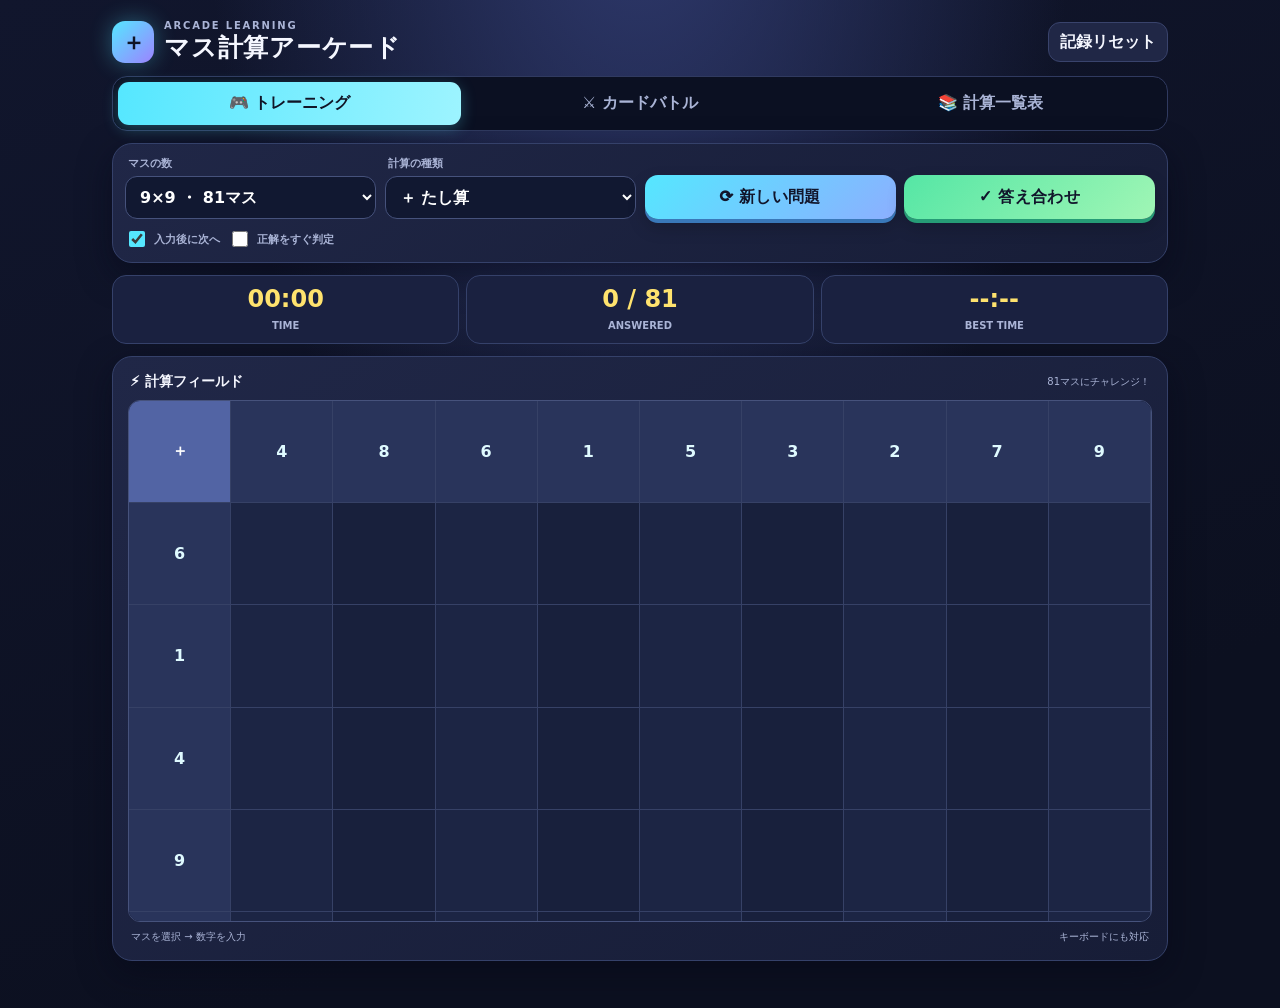
==== commit 85adaa16: "Update 100masu.html" ====
--- a/100masu.html
+++ b/100masu.html
@@ -154,7 +154,7 @@
 .battle-key{min-height:48px;border:1px solid #526087;border-radius:12px;background:linear-gradient(180deg,#f7f8ff,#cbd5f4);color:#17203e;font-size:21px;font-weight:1000;box-shadow:0 3px 0 #8995b8}
 .battle-key.erase{background:linear-gradient(180deg,#ffc4d0,#ff829d);color:#521b2a}
 .battle-key.submit{grid-column:span 2;background:linear-gradient(135deg,var(--green),#a0f6b5);color:#103b35;box-shadow:0 4px 0 #269c76}
-.battle-key:disabled{opacity:.4;cursor:not-allowed}
+.battle-key:disabled{opacity:.4;cursor:not-allowed;box-shadow:none}
 .battle-end{display:none;padding:18px;text-align:center;margin-bottom:12px}
 .battle-end.show{display:block}
 .battle-end h2{margin:0 0 8px;font-size:24px;color:var(--yellow)}
@@ -162,7 +162,7 @@
 @media(max-width:420px){
  .battle-arena{min-height:290px;padding:13px 10px 16px}
  .battle-card{width:76%;min-height:155px}
- .battle-stage{min-height:165px}
+ .battle-card-stage{min-height:165px}
  .battle-key{min-height:45px}
  .battle-setup{padding:10px;gap:7px}
 }
@@ -229,18 +229,18 @@
    <div class="battle-answer-label">YOUR ANSWER</div>
    <div class="battle-answer-display" id="battle-answer">?</div>
    <div class="battle-keys" id="battle-keys">
-    <button class="battle-key" data-battle-num="1" type="button">1</button>
-    <button class="battle-key" data-battle-num="2" type="button">2</button>
-    <button class="battle-key" data-battle-num="3" type="button">3</button>
-    <button class="battle-key" data-battle-num="4" type="button">4</button>
-    <button class="battle-key" data-battle-num="5" type="button">5</button>
-    <button class="battle-key" data-battle-num="6" type="button">6</button>
-    <button class="battle-key" data-battle-num="7" type="button">7</button>
-    <button class="battle-key" data-battle-num="8" type="button">8</button>
-    <button class="battle-key" data-battle-num="9" type="button">9</button>
-    <button class="battle-key erase" id="battle-delete" type="button">⌫</button>
-    <button class="battle-key" data-battle-num="0" type="button">0</button>
-    <button class="battle-key submit" id="battle-submit" type="button">カードを攻撃！</button>
+    <button class="battle-key" data-battle-num="1" type="button" disabled>1</button>
+    <button class="battle-key" data-battle-num="2" type="button" disabled>2</button>
+    <button class="battle-key" data-battle-num="3" type="button" disabled>3</button>
+    <button class="battle-key" data-battle-num="4" type="button" disabled>4</button>
+    <button class="battle-key" data-battle-num="5" type="button" disabled>5</button>
+    <button class="battle-key" data-battle-num="6" type="button" disabled>6</button>
+    <button class="battle-key" data-battle-num="7" type="button" disabled>7</button>
+    <button class="battle-key" data-battle-num="8" type="button" disabled>8</button>
+    <button class="battle-key" data-battle-num="9" type="button" disabled>9</button>
+    <button class="battle-key erase" id="battle-delete" type="button" disabled>⌫</button>
+    <button class="battle-key" data-battle-num="0" type="button" disabled>0</button>
+    <button class="battle-key submit" id="battle-submit" type="button" disabled>カードを攻撃！</button>
    </div>
   </div>
   <div class="panel battle-end" id="battle-end">
@@ -274,7 +274,33 @@
 const state={size:9,mode:'add',rows:[],cols:[],answers:[],selected:null,inputStarted:false,checked:false,started:false,elapsed:0,timer:null,tab:'train',refSelected:null};
 const op={add:'＋',sub:'－',mul:'×'};
 const bestKey=(size,mode)=>`arcade_best_${size}_${mode}`;
-let toastTimer=null;
+let toastTimer=null,autoNextTimer=null;
+function cancelAutoNext(){if(autoNextTimer!==null){clearTimeout(autoNextTimer);autoNextTimer=null}}
+function scheduleAutoNext(delay,r,c){
+ cancelAutoNext();
+ autoNextTimer=setTimeout(()=>{
+  autoNextTimer=null;
+  if(state.tab==='train'&&!state.checked&&state.selected&&state.selected.r===r&&state.selected.c===c)moveNext();
+ },delay);
+}
+function safeStorageGet(key){
+ try{return window.localStorage.getItem(key)}catch(e){return null}
+}
+function safeStorageSet(key,value){
+ try{window.localStorage.setItem(key,String(value));return true}catch(e){return false}
+}
+function safeStorageClearBest(){
+ try{
+  const storage=window.localStorage;
+  const keys=[];
+  for(let i=0;i<storage.length;i++){
+   const key=storage.key(i);
+   if(key&&key.startsWith('arcade_best_'))keys.push(key);
+  }
+  keys.forEach(key=>storage.removeItem(key));
+  return true;
+ }catch(e){return false}
+}
 
 function toast(msg){$('toast').textContent=msg;$('toast').classList.add('show');clearTimeout(toastTimer);toastTimer=setTimeout(()=>$('toast').classList.remove('show'),1500)}
 function shuffle(a){for(let i=a.length-1;i>0;i--){const j=Math.floor(Math.random()*(i+1));[a[i],a[j]]=[a[j],a[i]]}return a}
@@ -283,9 +309,9 @@
 function startTimer(){if(state.started||state.checked)return;state.started=true;state.timer=setInterval(()=>{state.elapsed++;$('timer').textContent=fmt(state.elapsed)},1000)}
 function stopTimer(){clearInterval(state.timer);state.timer=null}
 function answeredCount(){return state.answers.flat().filter(v=>v!=='').length}
-function updateStats(){$('progress').textContent=`${answeredCount()} / ${state.size*state.size}`;$('timer').textContent=fmt(state.elapsed);const b=localStorage.getItem(bestKey(state.size,state.mode));$('best').textContent=b?fmt(Number(b)):'--:--'}
+function updateStats(){$('progress').textContent=`${answeredCount()} / ${state.size*state.size}`;$('timer').textContent=fmt(state.elapsed);const b=safeStorageGet(bestKey(state.size,state.mode));$('best').textContent=b?fmt(Number(b)):'--:--'}
 function init(){
- stopTimer();state.size=Number($('grid-size').value);state.mode=$('calc-mode').value;state.rows=shuffle(Array.from({length:state.size},(_,i)=>i+1));if(state.mode==='sub')state.rows=state.rows.map(n=>n+state.size);state.cols=shuffle(Array.from({length:state.size},(_,i)=>i+1));state.answers=Array.from({length:state.size},()=>Array(state.size).fill(''));state.selected=null;state.checked=false;state.started=false;state.elapsed=0;
+ cancelAutoNext();stopTimer();state.size=Number($('grid-size').value);state.mode=$('calc-mode').value;state.rows=shuffle(Array.from({length:state.size},(_,i)=>i+1));if(state.mode==='sub')state.rows=state.rows.map(n=>n+state.size);state.cols=shuffle(Array.from({length:state.size},(_,i)=>i+1));state.answers=Array.from({length:state.size},()=>Array(state.size).fill(''));state.selected=null;state.checked=false;state.started=false;state.elapsed=0;
  $('result').classList.remove('show');$('grid-scroll').scrollTo(0,0);$('calc-grid').className=state.size===9?'mode9':'mode19';$('grid-hint').textContent=state.size===9?'81マスにチャレンジ！':'361マスにチャレンジ！';renderGrid();hidePad();updateStats();$('equation').textContent='マスを選択してください';
 }
 function renderGrid(){
@@ -297,6 +323,7 @@
 function cell(r,c){return $('calc-grid').querySelector(`td[data-r="${r}"][data-c="${c}"]`)}
 function select(r,c){
  if(state.checked)return;
+ cancelAutoNext();
  startTimer();if(state.selected){const old=cell(state.selected.r,state.selected.c);if(old)old.classList.remove('selected')}
  state.selected={r,c};state.inputStarted=false;const td=cell(r,c);td.classList.add('selected');$('equation').textContent=`${state.rows[r]} ${op[state.mode]} ${state.cols[c]} = ${state.answers[r][c]===''?'?':state.answers[r][c]}`;showPad();ensureVisible(td);
 }
@@ -306,9 +333,10 @@
  if(r.top<b.top+head)box.scrollBy({top:r.top-(b.top+head)-4,behavior:'smooth'});else if(r.bottom>b.bottom-5)box.scrollBy({top:r.bottom-b.bottom+5,behavior:'smooth'});
 }
 function showPad(){$('keypad-wrap').classList.remove('hidden');document.body.classList.add('keypad-open');if(innerWidth>=760)$('keypad-wrap').classList.add('desktop-visible')}
-function hidePad(){$('keypad-wrap').classList.add('hidden');$('keypad-wrap').classList.remove('desktop-visible');document.body.classList.remove('keypad-open');if(state.selected){const td=cell(state.selected.r,state.selected.c);if(td)td.classList.remove('selected')}state.selected=null}
+function hidePad(){cancelAutoNext();$('keypad-wrap').classList.add('hidden');$('keypad-wrap').classList.remove('desktop-visible');document.body.classList.remove('keypad-open');if(state.selected){const td=cell(state.selected.r,state.selected.c);if(td)td.classList.remove('selected')}state.selected=null}
 function updateEquation(){if(!state.selected)return;const {r,c}=state.selected;$('equation').textContent=`${state.rows[r]} ${op[state.mode]} ${state.cols[c]} = ${state.answers[r][c]===''?'?':state.answers[r][c]}`}
 function moveNext(){
+ cancelAutoNext();
  if(!state.selected){select(0,0);return}let {r,c}=state.selected;c++;if(c>=state.size){c=0;r++}if(r>=state.size){hidePad();toast('最後のマスです。答え合わせをしよう！');return}select(r,c)
 }
 function enterDigit(d){
@@ -325,16 +353,17 @@
  updateStats();
  const target=String(expected(state.rows[r],state.cols[c]));
  if($('instant-check').checked){
-  if(Number(v)===Number(target)){td.classList.add('correct');if($('auto-next').checked)setTimeout(moveNext,120)}
+  if(Number(v)===Number(target)){td.classList.add('correct');if($('auto-next').checked)scheduleAutoNext(120,r,c)}
   else if(v.length>=target.length){td.classList.add('wrong');}
- }else if($('auto-next').checked&&v.length>=target.length){setTimeout(moveNext,100)}
-}
-function clearAnswer(){if(!state.selected)return;const {r,c}=state.selected;state.answers[r][c]='';state.inputStarted=true;const td=cell(r,c);td.querySelector('.cell').textContent='';td.classList.remove('correct','wrong');updateEquation();updateStats()}
+ }else if($('auto-next').checked&&v.length>=target.length){scheduleAutoNext(100,r,c)}
+}
+function clearAnswer(){if(!state.selected)return;cancelAutoNext();const {r,c}=state.selected;state.answers[r][c]='';state.inputStarted=false;const td=cell(r,c);td.querySelector('.cell').textContent='';td.classList.remove('correct','wrong');updateEquation();updateStats()}
 function check(){
- if(state.checked)return;stopTimer();state.checked=true;hidePad();let good=0,total=state.size*state.size,empty=0;
+ if(state.checked)return;
+ cancelAutoNext();stopTimer();state.checked=true;hidePad();let good=0,total=state.size*state.size,empty=0;
  state.answers.forEach((row,r)=>row.forEach((v,c)=>{const td=cell(r,c);td.classList.remove('selected','correct','wrong');if(v!==''&&Number(v)===expected(state.rows[r],state.cols[c])){good++;td.classList.add('correct')}else{if(v==='')empty++;td.classList.add('wrong')}}));
  const pct=Math.round(good/total*100);$('result').classList.add('show');$('result-title').textContent=good===total?'PERFECT!! 全問正解！':pct>=80?'すごい！よくできました！':pct>=50?'ナイスチャレンジ！':'もう一度チャレンジ！';$('result-sub').textContent=`${total}問中 ${good}問正解${empty?` ・ 未回答 ${empty}問`:''} ／ タイム ${fmt(state.elapsed)}`;$('result-score').textContent=`${pct}%`;
- if(good===total){const key=bestKey(state.size,state.mode),old=Number(localStorage.getItem(key)||0);if(!old||state.elapsed<old){localStorage.setItem(key,String(state.elapsed));toast('自己ベスト更新！')}}
+ if(good===total){const key=bestKey(state.size,state.mode),old=Number(safeStorageGet(key)||0);if(!old||state.elapsed<old){safeStorageSet(key,state.elapsed);toast('自己ベスト更新！')}}
  else updateStats();window.scrollTo({top:0,behavior:'smooth'});
 }
 function switchTab(tab){
@@ -361,7 +390,7 @@
 }
 
 /* Card battle: multiplication questions in row-major order */
-const battle={size:9,index:0,lives:3,answer:'',active:false,locked:false,ended:false,elapsed:0,timer:null};
+const battle={size:9,index:0,lives:3,answer:'',active:false,locked:false,ended:false,elapsed:0,timer:null,transitionTimer:null};
 function battleFmt(sec){return String(Math.floor(sec/60)).padStart(2,'0')+':'+String(sec%60).padStart(2,'0')}
 function battleUpdate(){
  const total=battle.size*battle.size;
@@ -396,6 +425,7 @@
 }
 function battleStart(){
  battleStopTimer();
+ if(battle.transitionTimer!==null){clearTimeout(battle.transitionTimer);battle.transitionTimer=null;}
  battle.size=Number($('battle-size').value);
  battle.index=0;battle.lives=3;battle.answer='';
  battle.active=true;battle.locked=false;battle.ended=false;battle.elapsed=0;
@@ -424,20 +454,22 @@
  const col=battle.index%battle.size+1;
  const correct=row*col;
  if(Number(battle.answer)===correct){
-  battle.locked=true;battle.index++;
+  battle.locked=true;
   battleSetKeysEnabled(false);
   $('battle-card').classList.add('shatter');
   battleSetMessage('撃破成功！ 次のカードが出現！');
-  battleUpdate();
-  if(battle.index>=battle.size*battle.size){
-   setTimeout(()=>battleFinish(true),520);
-  }else{
-   setTimeout(()=>{
+  battle.transitionTimer=setTimeout(()=>{
+   battle.transitionTimer=null;
+   battle.index++;
+   battleUpdate();
+   if(battle.index>=battle.size*battle.size){
+    battleFinish(true);
+   }else{
     battle.locked=false;
     battleShowCard();
     battleSetMessage('次のカードだ！');
-   },520);
-  }
+   }
+  },520);
  }else{
   battle.lives--;
   battleSetInput('');
@@ -480,9 +512,9 @@
 
 $('tab-ref').addEventListener('click',()=>switchTab('ref'));$('ref-mode').addEventListener('change',renderRef);
 document.querySelectorAll('[data-num]').forEach(b=>b.addEventListener('click',()=>enterDigit(b.dataset.num)));
-$('delete-key').addEventListener('click',()=>{if(!state.selected)return;const {r,c}=state.selected;state.answers[r][c]=state.answers[r][c].slice(0,-1);state.inputStarted=true;const td=cell(r,c);td.querySelector('.cell').textContent=state.answers[r][c];td.classList.remove('correct','wrong');updateEquation();updateStats()});
+$('delete-key').addEventListener('click',()=>{if(!state.selected)return;cancelAutoNext();const {r,c}=state.selected;state.answers[r][c]=state.answers[r][c].slice(0,-1);state.inputStarted=true;const td=cell(r,c);td.querySelector('.cell').textContent=state.answers[r][c];td.classList.remove('correct','wrong');updateEquation();updateStats()});
 $('clear-key').addEventListener('click',clearAnswer);$('next-key').addEventListener('click',moveNext);$('close-keypad').addEventListener('click',hidePad);
-$('reset-record').addEventListener('click',()=>{if(confirm('この端末に保存された自己ベスト記録をすべて削除しますか？')){for(const k of Object.keys(localStorage))if(k.startsWith('arcade_best_'))localStorage.removeItem(k);updateStats();toast('記録をリセットしました')}});
+$('reset-record').addEventListener('click',()=>{if(confirm('この端末に保存された自己ベスト記録をすべて削除しますか？')){const ok=safeStorageClearBest();updateStats();toast(ok?'記録をリセットしました':'記録を削除できませんでした')}});
 document.addEventListener('keydown',e=>{
  if(state.tab!=='train'||!state.selected||state.checked)return;
  if(/^[0-9]$/.test(e.key)){e.preventDefault();enterDigit(e.key)}
@@ -493,6 +525,7 @@
  else if(['ArrowUp','ArrowDown','ArrowLeft','ArrowRight'].includes(e.key)){e.preventDefault();let {r,c}=state.selected;if(e.key==='ArrowUp')r=Math.max(0,r-1);if(e.key==='ArrowDown')r=Math.min(state.size-1,r+1);if(e.key==='ArrowLeft')c=Math.max(0,c-1);if(e.key==='ArrowRight')c=Math.min(state.size-1,c+1);select(r,c)}
 });
 window.addEventListener('resize',()=>{if(innerWidth>=760&&state.selected)$('keypad-wrap').classList.add('desktop-visible')});
+battleSetKeysEnabled(false);
 init();
 })();
 </script>
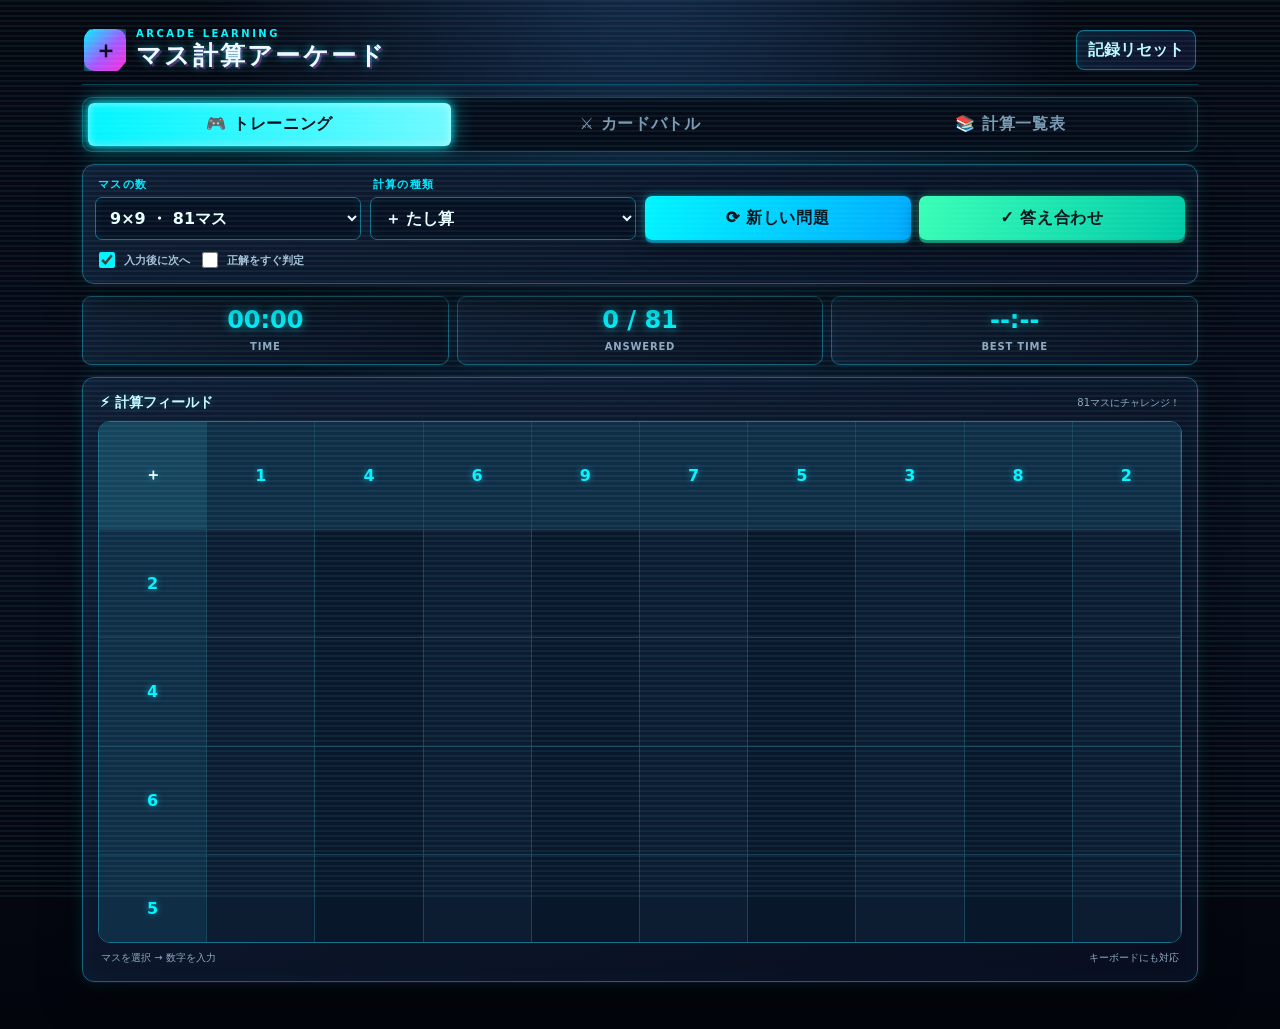
==== commit 06ee2bf5: "Update 100masu.html" ====
--- a/100masu.html
+++ b/100masu.html
@@ -168,6 +168,193 @@
 }
 
 @media(prefers-reduced-motion:reduce){*{scroll-behavior:auto!important;transition:none!important;animation:none!important}}
+
+/* =========================================================
+   CYBER ARCADE THEME — neon / digital grid / high intensity
+   Original gameplay styles and JavaScript are preserved.
+   ========================================================= */
+:root{
+  --bg:#050711;--panel:#0b1224;--panel2:#101b33;--line:#174b66;
+  --text:#eafaff;--muted:#8ca9c0;--cyan:#00f5ff;--pink:#ff2bd6;
+  --yellow:#faff00;--green:#39ffb6;--red:#ff3158;--purple:#a855ff;
+  --shadow:0 0 18px #00eaff20,0 14px 38px #000a;
+}
+html{background:#040610}
+body{
+  background:
+    radial-gradient(ellipse at 50% -10%,#142b4b 0%,transparent 48%),
+    linear-gradient(#050711,#070b19 55%,#03050d);
+  color:var(--text);
+}
+body:before{
+  content:"";position:fixed;inset:0;z-index:-1;pointer-events:none;
+  background-image:
+    linear-gradient(#00eaff0b 1px,transparent 1px),
+    linear-gradient(90deg,#00eaff0b 1px,transparent 1px);
+  background-size:28px 28px;
+  mask-image:linear-gradient(to bottom,#000 0%,#0008 65%,transparent 100%);
+}
+body:after{
+  content:"";position:fixed;inset:0;z-index:30;pointer-events:none;opacity:.12;
+  background:repeating-linear-gradient(0deg,transparent 0 3px,#70faff 4px,transparent 5px);
+  mix-blend-mode:screen;
+}
+.app{max-width:1160px}
+.topbar{padding:8px 2px 12px;border-bottom:1px solid #00eaff40}
+.brand-mark{
+  border-radius:10px;background:linear-gradient(135deg,#00f5ff,#a855ff 55%,#ff2bd6);
+  color:#030711;box-shadow:0 0 12px #00f5ff,0 0 28px #ff2bd655;
+  clip-path:polygon(12% 0,100% 0,100% 78%,82% 100%,0 100%,0 18%);
+}
+.brand h1{letter-spacing:.09em;text-shadow:0 0 9px #00f5ff99,2px 2px 0 #ff2bd655}
+.brand small{color:#00f5ff;letter-spacing:.25em}
+.icon-btn,.mini{
+  border:1px solid #00d9f477;background:linear-gradient(135deg,#0b1c31,#10102a);
+  color:#bafaff;border-radius:8px;box-shadow:inset 0 0 12px #00d9f411,0 0 10px #00d9f411;
+}
+.tabs{
+  background:#060b18;border:1px solid #00d9f455;border-radius:10px;
+  box-shadow:inset 0 0 22px #00d9f410,0 0 18px #00d9f411;
+}
+.tab{border-radius:6px;color:#7899b2;letter-spacing:.04em}
+.tab.active{
+  color:#041018;background:linear-gradient(100deg,#00f5ff,#71faff);
+  box-shadow:0 0 8px #00f5ff,0 0 24px #00f5ff77,inset 0 0 10px #fff8;
+}
+.panel{
+  background:linear-gradient(145deg,#101d34ed,#080e20f5);
+  border:1px solid #17617a;border-radius:12px;
+  box-shadow:inset 0 0 22px #00d9f40b,0 0 0 1px #ff2bd611,var(--shadow);
+}
+.controls,.battle-setup,.battle-answer-panel{position:relative}
+.field label,.battle-answer-label{color:#00eaff;letter-spacing:.12em}
+select{
+  border:1px solid #16718a;border-radius:7px;background:#070f20;color:#eaffff;
+  box-shadow:inset 0 0 12px #00d9f411;
+}
+select:focus{outline:1px solid var(--cyan);box-shadow:0 0 0 3px #00f5ff22,0 0 16px #00f5ff55}
+.btn{
+  border-radius:7px;color:#061018;background:linear-gradient(110deg,#faff00,#ff9d00);
+  box-shadow:0 0 9px #faff0066,0 3px 0 #9a6500,0 8px 20px #0008;
+  text-transform:uppercase;letter-spacing:.04em;
+}
+.btn.primary{
+  background:linear-gradient(110deg,#00f5ff,#00aaff);
+  box-shadow:0 0 10px #00f5ff88,0 3px 0 #006c91,0 8px 20px #0008;
+}
+.btn.success{
+  background:linear-gradient(110deg,#39ffb6,#00c9a7);
+  box-shadow:0 0 10px #39ffb677,0 3px 0 #087b68,0 8px 20px #0008;
+}
+.btn.subtle{background:linear-gradient(110deg,#24264e,#171a36);color:#c7caff;box-shadow:0 0 10px #a855ff33,0 3px 0 #080b1a}
+.btn:active,.icon-btn:active,.mini:active,.key:active,.battle-key:active{filter:brightness(1.25)}
+.stats,.battle-stats{gap:8px}
+.stat,.battle-stat{
+  background:linear-gradient(145deg,#101e34,#080e1d);border:1px solid #17617a;
+  border-radius:9px;box-shadow:inset 0 0 14px #00eaff0c,0 0 12px #00eaff12;
+}
+.stat b,.battle-stat b{color:#00f5ff;text-shadow:0 0 10px #00f5ff99}
+.stat span,.battle-stat span{color:#8ca9c0;letter-spacing:.08em}
+.section-title{color:#c8faff;text-shadow:0 0 8px #00eaff44}
+.hint,.note{color:#8ca9c0}
+.grid-panel{border-color:#17617a}
+.grid-scroll{border:1px solid #16718a;background:#050b18;box-shadow:inset 0 0 20px #00d9f411}
+th{background:#102d46;color:#00f5ff;text-shadow:0 0 7px #00eaff88}
+th.corner{background:#17445d;color:#fff}
+th,td{border-color:#17445b}
+td{background:#09172a;color:#e7fbff}
+td:nth-child(even){background:#0c1c31}
+td.selected{background:#faff00!important;color:#101018!important;box-shadow:inset 0 0 0 2px #fff,0 0 14px #faff00}
+td.correct{background:#075943!important;color:#7dffce!important}
+td.wrong{background:#68172f!important;color:#ffd4df!important}
+td.revealed{outline:2px solid #39ffb6}
+.result{border:1px solid #00eaff;background:linear-gradient(120deg,#092a3a,#171039);box-shadow:0 0 20px #00eaff33}
+.result-score{color:#faff00;text-shadow:0 0 12px #faff0099}
+.keypad-wrap{background:linear-gradient(180deg,transparent,#030711 18%)}
+.keypad{
+  background:#081327f5;border:1px solid #00dfff88;border-radius:12px;
+  box-shadow:0 -5px 24px #00eaff22,0 0 22px #00eaff18;backdrop-filter:blur(18px);
+}
+.equation{color:#00f5ff;text-shadow:0 0 10px #00f5ff88}
+.key{
+  border:1px solid #00c9e888;border-radius:7px;
+  background:linear-gradient(180deg,#d9ffff,#65c8d7);color:#04131b;
+  box-shadow:0 0 8px #00eaff44,0 3px 0 #247b8d;
+}
+.key.delete{background:linear-gradient(180deg,#ffc4dd,#ff4c9a);color:#39051e;box-shadow:0 0 9px #ff2bd666,0 3px 0 #8d2456}
+.key.next{background:linear-gradient(180deg,#baffdf,#39ffb6);color:#03271d;box-shadow:0 0 10px #39ffb677,0 3px 0 #087b68}
+.key.clear{background:#22264b;color:#d9d5ff;box-shadow:0 0 8px #a855ff44,0 3px 0 #090d20}
+.ref-info{border-color:#17617a}
+.ref-equation{color:#faff00;text-shadow:0 0 9px #faff0088}
+#ref-grid td{background:#09172a}
+#ref-grid td.cross{background:#153c58!important}
+#ref-grid td.target{background:#faff00!important;color:#111!important;box-shadow:inset 0 0 0 2px #fff,0 0 12px #faff00}
+#ref-grid th.hot{background:#00a9c4!important;color:#001018}
+.toggle{color:#a6c2d6}
+.toggle input{accent-color:#00f5ff}
+.toast{background:#00f5ff;color:#031018;box-shadow:0 0 16px #00f5ff,0 0 35px #00f5ff66}
+.battle-setup{border-color:#a855ff66}
+.battle-arena{
+  min-height:340px;border:1px solid #00eaff;background:
+    linear-gradient(#00eaff0c 1px,transparent 1px),
+    linear-gradient(90deg,#00eaff0c 1px,transparent 1px),
+    radial-gradient(ellipse at 50% 42%,#123c59 0%,#0b1830 48%,#050a17 100%);
+  background-size:22px 22px,22px 22px,auto;
+  border-radius:12px;box-shadow:inset 0 0 45px #00eaff20,0 0 20px #00eaff22,0 15px 35px #0009;
+}
+.battle-arena:before,.battle-arena:after{border-radius:0;filter:blur(2px);opacity:.9}
+.battle-arena:before{background:#00f5ff22;box-shadow:0 0 35px 14px #00f5ff44}
+.battle-arena:after{background:#ff2bd622;box-shadow:0 0 42px 16px #ff2bd644}
+.battle-progress-line{color:#a9faff;letter-spacing:.12em;text-shadow:0 0 8px #00eaff55}
+.battle-track{background:#030914;border:1px solid #16718a;border-radius:3px;box-shadow:0 0 10px #00eaff22}
+.battle-track-fill{background:linear-gradient(90deg,#00f5ff,#a855ff,#ff2bd6);box-shadow:0 0 12px #00f5ff,0 0 22px #ff2bd688}
+.battle-card{
+  position:relative;border:2px solid #00f5ff;border-radius:9px;
+  background:linear-gradient(145deg,#123d58,#101a39 62%,#260f3c);
+  box-shadow:0 0 10px #00f5ff,0 0 28px #00f5ff55,0 12px 0 #030916,0 24px 38px #000b,inset 0 0 30px #00eaff22;
+}
+.battle-card:before{border:1px solid #ff2bd699;border-radius:4px;inset:7px}
+.battle-card:after{
+  content:"";position:absolute;inset:0;pointer-events:none;border-radius:7px;
+  background:linear-gradient(120deg,transparent 25%,#ffffff12 48%,transparent 70%);
+  animation:cyberSweep 3s linear infinite;
+}
+.battle-card .card-label{color:#00f5ff;text-shadow:0 0 9px #00f5ff;letter-spacing:.24em}
+.battle-card .card-equation{color:#fff;text-shadow:0 0 8px #00f5ff,0 0 22px #00eaffaa,2px 2px 0 #ff2bd6}
+.battle-card .card-question{color:#ff9aeb}
+.battle-card.shatter{animation:cardShatter .48s ease-in forwards}
+.battle-message{color:#00f5ff;text-shadow:0 0 10px #00f5ff99;letter-spacing:.04em}
+.battle-lives{color:#ff2bd6;text-shadow:0 0 9px #ff2bd6}
+.battle-answer-display{
+  background:#030a18;border:1px solid #00eaff;border-radius:7px;color:#faff00;
+  text-shadow:0 0 12px #faff00aa;box-shadow:inset 0 0 18px #00eaff12,0 0 12px #00eaff22;
+}
+.battle-key{
+  border:1px solid #00dfff;border-radius:7px;background:linear-gradient(180deg,#d9ffff,#65c8d7);
+  color:#04131b;box-shadow:0 0 9px #00eaff55,0 3px 0 #247b8d;
+}
+.battle-key.erase{background:linear-gradient(180deg,#ffc4dd,#ff4c9a);color:#39051e;box-shadow:0 0 9px #ff2bd666,0 3px 0 #8d2456}
+.battle-key.submit{background:linear-gradient(110deg,#ff2bd6,#a855ff);color:#fff;box-shadow:0 0 12px #ff2bd688,0 3px 0 #5b237c}
+.battle-key:disabled{opacity:.28;filter:saturate(.35)}
+.battle-end{border:1px solid #ff2bd6;background:linear-gradient(135deg,#1b1035,#09283b);box-shadow:0 0 24px #ff2bd633}
+.battle-end h2{color:#faff00;text-shadow:0 0 12px #faff00,0 0 24px #ff2bd6}
+@keyframes cyberSweep{0%{transform:translateX(-120%)}100%{transform:translateX(120%)}}
+@keyframes cyberPulse{0%,100%{filter:brightness(1);text-shadow:0 0 8px #00f5ff66}50%{filter:brightness(1.35);text-shadow:0 0 16px #00f5ff,0 0 28px #ff2bd688}}
+@media(prefers-reduced-motion:no-preference){
+ .brand h1{animation:cyberPulse 3.2s ease-in-out infinite}
+ .tab.active{animation:cyberPulse 2.8s ease-in-out infinite}
+}
+@media(max-width:420px){
+ .battle-arena{min-height:300px}
+ .battle-card{width:80%}
+ .tabs{gap:4px;padding:4px}
+ .tab{padding:10px 4px;font-size:12px}
+ .battle-key{min-height:47px}
+}
+@media(min-width:760px){
+ .keypad{background:#081327;border-radius:12px}
+}
+
 </style>
 </head>
 <body>
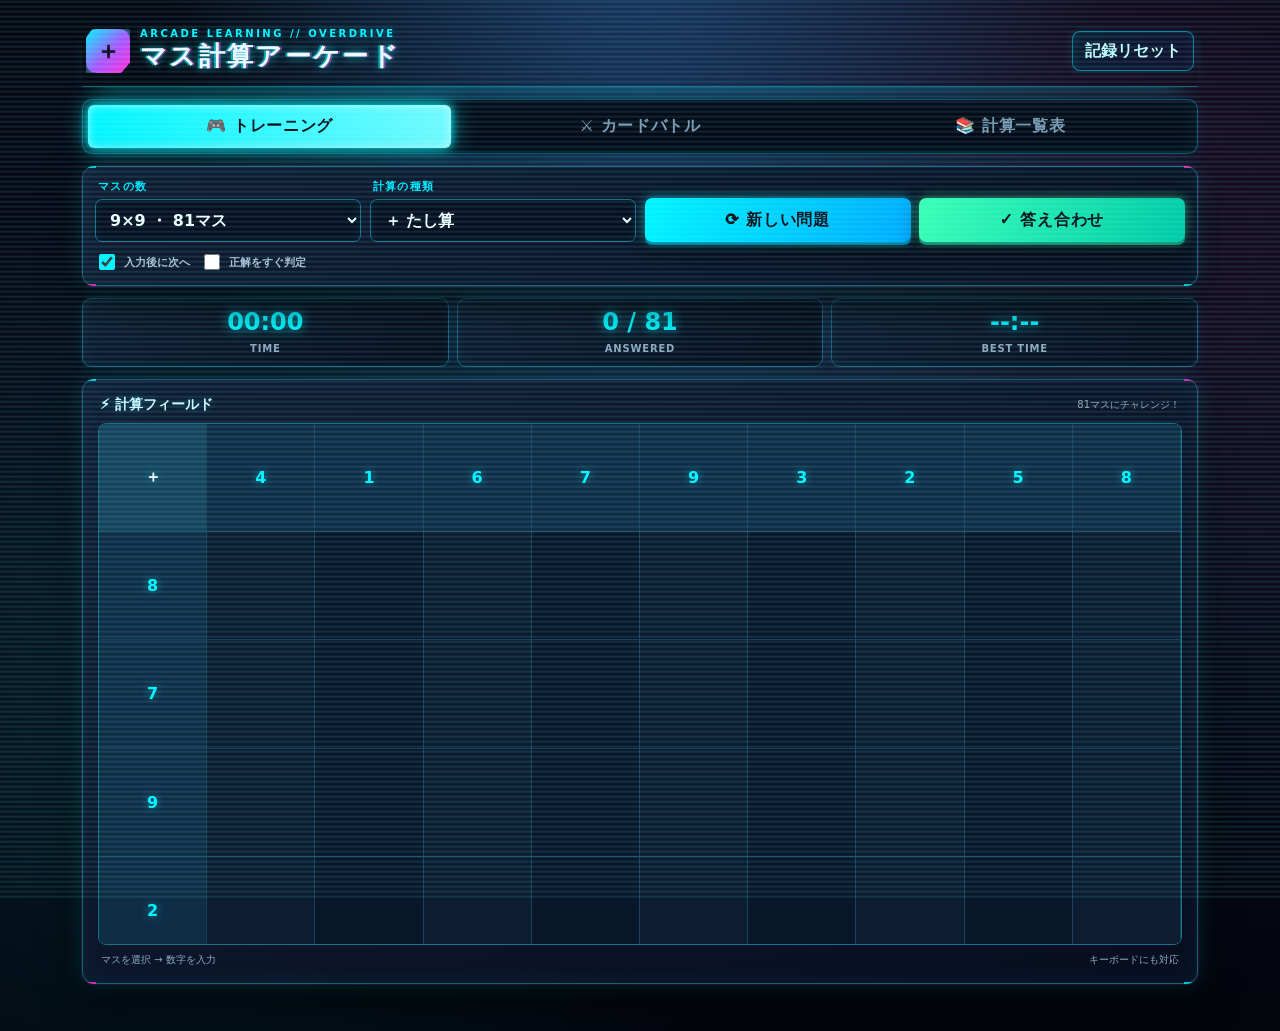
==== commit 1ba4298f: "Update 100masu.html" ====
--- a/100masu.html
+++ b/100masu.html
@@ -3,364 +3,473 @@
 <head>
 <meta charset="UTF-8">
 <meta name="viewport" content="width=device-width, initial-scale=1, maximum-scale=1, viewport-fit=cover">
-<meta name="theme-color" content="#11152b">
-<title>マス計算アーケード</title>
+<meta name="theme-color" content="#050711">
+<title>マス計算アーケード // CYBER OVERDRIVE</title>
 <style>
 :root{
-  --bg:#101426;--panel:#1b2140;--panel2:#242c50;--line:#39436c;
-  --text:#f5f7ff;--muted:#aab4d6;--cyan:#55e7ff;--pink:#ff65b8;
-  --yellow:#ffe36e;--green:#55e6a5;--red:#ff7185;--purple:#9c83ff;
-  --shadow:0 12px 32px #05081780;
+  --bg:#050711;--panel:#0b1224;--panel2:#101b33;--line:#174b66;
+  --text:#eafaff;--muted:#8ca9c0;--cyan:#00f5ff;--pink:#ff2bd6;
+  --yellow:#faff00;--green:#39ffb6;--red:#ff3158;--purple:#a855ff;
+  --shadow:0 0 22px #00eaff28,0 16px 40px #000b;
 }
 *{box-sizing:border-box}
-html{background:var(--bg);scroll-behavior:smooth}
-body{margin:0;min-height:100vh;color:var(--text);font-family:system-ui,-apple-system,"Segoe UI","M PLUS 2",sans-serif;background:radial-gradient(ellipse at 50% -15%,#303b70 0%,transparent 48%),linear-gradient(160deg,#11162d,#0c1020 75%);touch-action:manipulation;-webkit-tap-highlight-color:transparent}
+html{background:#040610;scroll-behavior:smooth}
+body{
+  margin:0;min-height:100vh;color:var(--text);
+  font-family:system-ui,-apple-system,"Segoe UI","M PLUS 2",sans-serif;
+  background:
+    radial-gradient(ellipse at 50% -12%,#1b3b66 0%,transparent 52%),
+    radial-gradient(circle at 85% 20%,#ff2bd618 0%,transparent 38%),
+    radial-gradient(circle at 15% 75%,#00f5ff14 0%,transparent 42%),
+    linear-gradient(#050711,#070b19 55%,#03050d);
+  touch-action:manipulation;-webkit-tap-highlight-color:transparent;
+  overflow-x:hidden;
+}
+body:before{
+  content:"";position:fixed;inset:0;z-index:-2;pointer-events:none;
+  background-image:
+    linear-gradient(#00eaff12 1px,transparent 1px),
+    linear-gradient(90deg,#00eaff12 1px,transparent 1px);
+  background-size:28px 28px;
+  animation:gridDrift 18s linear infinite;
+}
+body:after{
+  content:"";position:fixed;inset:0;z-index:30;pointer-events:none;opacity:.14;
+  background:repeating-linear-gradient(0deg,transparent 0 2px,#70faff 3px,transparent 5px);
+  mix-blend-mode:screen;
+}
+@keyframes gridDrift{
+  0%{background-position:0 0,0 0}
+  100%{background-position:0 112px,112px 0}
+}
+
 button,select{font:inherit}
 button{cursor:pointer}
-.app{max-width:1100px;margin:auto;padding:12px 12px 30px}
-.topbar{display:flex;align-items:center;justify-content:space-between;gap:10px;flex-wrap:wrap;margin-bottom:12px}
+.app{max-width:1160px;margin:auto;padding:12px 12px 32px;position:relative}
+.app.shake-hard{animation:screenShakeHard .36s cubic-bezier(.36,.07,.19,.97) both}
+.app.shake-hit{animation:screenShakeHit .26s ease-out both}
+@keyframes screenShakeHard{
+  0%,100%{transform:translate3d(0,0,0)}
+  15%{transform:translate3d(-7px,-5px,0) rotate(-.4deg)}
+  35%{transform:translate3d(7px,4px,0) rotate(.4deg)}
+  55%{transform:translate3d(-5px,5px,0)}
+  75%{transform:translate3d(5px,-3px,0)}
+}
+@keyframes screenShakeHit{
+  0%,100%{transform:translate3d(0,0,0)}
+  25%{transform:translate3d(-6px,0,0)}
+  50%{transform:translate3d(6px,0,0)}
+  75%{transform:translate3d(-3px,0,0)}
+}
+
+.topbar{
+  display:flex;align-items:center;justify-content:space-between;gap:10px;
+  flex-wrap:wrap;margin-bottom:12px;padding:8px 4px 12px;
+  border-bottom:1px solid #00eaff55;
+  box-shadow:0 8px 24px -18px #00f5ff;
+}
 .brand{display:flex;align-items:center;gap:10px}
-.brand-mark{width:42px;height:42px;border-radius:13px;display:grid;place-items:center;background:linear-gradient(135deg,var(--cyan),var(--purple));color:#101426;font-size:23px;font-weight:1000;box-shadow:0 0 22px #55e7ff55}
-.brand h1{font-size:clamp(18px,4vw,25px);margin:0;letter-spacing:.03em;font-weight:950}
-.brand small{display:block;color:var(--muted);font-size:10px;letter-spacing:.18em;font-weight:800}
+.brand-mark{
+  width:44px;height:44px;display:grid;place-items:center;
+  border-radius:10px;background:linear-gradient(135deg,#00f5ff,#a855ff 55%,#ff2bd6);
+  color:#030711;font-size:24px;font-weight:1000;
+  box-shadow:0 0 14px #00f5ff,0 0 32px #ff2bd677;
+  clip-path:polygon(14% 0,100% 0,100% 76%,80% 100%,0 100%,0 20%);
+  animation:markSpinGlow 4s ease-in-out infinite;
+}
+@keyframes markSpinGlow{
+  0%,100%{box-shadow:0 0 14px #00f5ff,0 0 28px #ff2bd666}
+  50%{box-shadow:0 0 22px #ff2bd6,0 0 38px #00f5ff99}
+}
+.brand h1{
+  font-size:clamp(18px,4vw,26px);margin:0;letter-spacing:.09em;font-weight:950;
+  color:#eafaff;text-shadow:0 0 10px #00f5ffbb,2px 0 0 #ff2bd688,-2px 0 0 #00f5ff88;
+}
+.brand small{display:block;color:#00f5ff;font-size:10px;letter-spacing:.25em;font-weight:800;text-shadow:0 0 8px #00eaff66}
 .top-actions{display:flex;gap:7px}
-.icon-btn{border:1px solid var(--line);background:#202746;color:var(--text);border-radius:12px;min-height:40px;padding:0 11px;font-weight:800}
-.icon-btn:active,.btn:active,.key:active{transform:translateY(1px) scale(.98)}
-.tabs{display:grid;grid-template-columns:repeat(3,1fr);gap:7px;padding:5px;background:#0b1022;border:1px solid #303a60;border-radius:15px;margin-bottom:12px}
-.tab{border:0;border-radius:11px;background:transparent;color:var(--muted);padding:11px 8px;font-weight:900}
-.tab.active{color:#101426;background:linear-gradient(100deg,var(--cyan),#9df4ff);box-shadow:0 4px 15px #55e7ff44}
-.panel{background:linear-gradient(145deg,#202747,#171d37);border:1px solid #35416a;border-radius:20px;box-shadow:var(--shadow)}
+.icon-btn,.mini{
+  border:1px solid #00d9f488;background:linear-gradient(135deg,#0b1c31,#130e2c);
+  color:#bafaff;border-radius:8px;min-height:40px;padding:0 12px;font-weight:800;
+  box-shadow:inset 0 0 12px #00d9f418,0 0 12px #00d9f422;
+  transition:transform .12s,box-shadow .15s,filter .15s;
+}
+.icon-btn:hover,.mini:hover{box-shadow:0 0 16px #00f5ff66,inset 0 0 14px #00f5ff33}
+.icon-btn:active,.btn:active,.key:active,.battle-key:active,.mini:active{transform:translateY(1px) scale(.97);filter:brightness(1.28)}
+
+.tabs{
+  display:grid;grid-template-columns:repeat(3,1fr);gap:7px;padding:5px;
+  background:#060b18;border:1px solid #00d9f466;border-radius:10px;
+  margin-bottom:12px;box-shadow:inset 0 0 22px #00d9f414,0 0 18px #00d9f418;
+}
+.tab{
+  border:0;border-radius:6px;background:transparent;color:#7899b2;
+  padding:11px 8px;font-weight:900;letter-spacing:.04em;transition:.18s;
+}
+.tab:hover{color:#c9f9ff;background:#00eaff10}
+.tab.active{
+  color:#041018;background:linear-gradient(100deg,#00f5ff,#71faff);
+  box-shadow:0 0 10px #00f5ff,0 0 26px #00f5ff88,inset 0 0 10px #fff9;
+}
+
+.panel{
+  position:relative;
+  background:linear-gradient(145deg,#101d34f2,#080e20f8);
+  border:1px solid #17617a;border-radius:12px;
+  box-shadow:inset 0 0 24px #00d9f410,0 0 0 1px #ff2bd618,var(--shadow);
+}
+.panel:before{
+  content:"";position:absolute;inset:-1px;border-radius:12px;pointer-events:none;
+  background:
+    linear-gradient(90deg,#00f5ff 0 14px,transparent 14px calc(100% - 14px),#ff2bd6 calc(100% - 14px)) top/100% 2px no-repeat,
+    linear-gradient(90deg,#ff2bd6 0 14px,transparent 14px calc(100% - 14px),#00f5ff calc(100% - 14px)) bottom/100% 2px no-repeat;
+  opacity:.75;
+}
+
 .controls{padding:12px;display:grid;grid-template-columns:1fr 1fr;gap:9px;margin-bottom:12px}
-.field label{display:block;font-size:11px;color:var(--muted);font-weight:800;margin:0 0 5px 3px}
-select{width:100%;min-height:43px;border-radius:12px;border:1px solid #46527c;background:#111831;color:white;padding:0 10px;font-weight:800}
-.btn{border:0;border-radius:13px;min-height:44px;padding:10px 14px;font-weight:950;letter-spacing:.02em;color:#11152b;background:linear-gradient(135deg,var(--yellow),#ffb84d);box-shadow:0 4px 0 #bd7931,0 8px 18px #0003}
-.btn.primary{background:linear-gradient(135deg,var(--cyan),#8cafff);box-shadow:0 4px 0 #3978b9,0 8px 18px #0003}
-.btn.success{background:linear-gradient(135deg,var(--green),#a0f6b5);box-shadow:0 4px 0 #269c76,0 8px 18px #0003}
-.btn.subtle{background:#303b61;color:#eef2ff;box-shadow:0 4px 0 #1b2341}
+.field label,.battle-answer-label{display:block;font-size:11px;color:#00eaff;font-weight:800;margin:0 0 5px 3px;letter-spacing:.12em}
+select{
+  width:100%;min-height:43px;border-radius:7px;border:1px solid #16718a;
+  background:#070f20;color:#eaffff;padding:0 10px;font-weight:800;
+  box-shadow:inset 0 0 12px #00d9f414;
+}
+select:focus{outline:1px solid var(--cyan);box-shadow:0 0 0 3px #00f5ff26,0 0 18px #00f5ff66}
+
+.btn{
+  border:0;border-radius:7px;min-height:44px;padding:10px 14px;
+  font-weight:950;letter-spacing:.05em;text-transform:uppercase;
+  color:#061018;background:linear-gradient(110deg,#faff00,#ff9d00);
+  box-shadow:0 0 11px #faff0077,0 3px 0 #9a6500,0 8px 20px #0009;
+  transition:transform .12s,filter .15s,box-shadow .15s;
+}
+.btn.primary{
+  background:linear-gradient(110deg,#00f5ff,#00aaff);
+  box-shadow:0 0 12px #00f5ff99,0 3px 0 #006c91,0 8px 20px #0009;
+}
+.btn.success{
+  background:linear-gradient(110deg,#39ffb6,#00c9a7);
+  box-shadow:0 0 12px #39ffb688,0 3px 0 #087b68,0 8px 20px #0009;
+}
 .control-actions{grid-column:1/-1;display:grid;grid-template-columns:1fr 1fr;gap:8px}
-.stats{display:grid;grid-template-columns:repeat(3,1fr);gap:7px;margin-bottom:12px}
-.stat{padding:10px 7px;text-align:center;background:#1a2140;border:1px solid #35416a;border-radius:14px}
-.stat b{display:block;font-size:clamp(18px,4vw,24px);line-height:1.15;color:var(--yellow);font-variant-numeric:tabular-nums}
-.stat span{font-size:10px;color:var(--muted);font-weight:800}
-.grid-panel{padding:9px;margin-bottom:12px}
+
+.stats,.battle-stats{display:grid;grid-template-columns:repeat(3,1fr);gap:8px;margin-bottom:12px}
+.stat,.battle-stat{
+  padding:10px 7px;text-align:center;
+  background:linear-gradient(145deg,#101e34,#080e1d);
+  border:1px solid #17617a;border-radius:9px;
+  box-shadow:inset 0 0 14px #00eaff10,0 0 14px #00eaff18;
+}
+.stat b,.battle-stat b{
+  display:block;font-size:clamp(18px,4vw,24px);line-height:1.15;
+  color:#00f5ff;font-variant-numeric:tabular-nums;text-shadow:0 0 12px #00f5ffaa;
+}
+.stat span,.battle-stat span{font-size:10px;color:#8ca9c0;font-weight:800;letter-spacing:.08em}
+
+.grid-panel{padding:9px;margin-bottom:12px;border-color:#17617a}
 .grid-head{display:flex;align-items:center;justify-content:space-between;gap:8px;margin:1px 2px 9px}
-.section-title{font-weight:950;font-size:14px}
-.hint{font-size:10px;color:var(--muted)}
-.grid-scroll{max-height:min(58vh,650px);overflow:auto;border-radius:12px;border:1px solid #46527c;background:#111831;overscroll-behavior:contain;scrollbar-width:thin;scrollbar-color:#596893 #151c35}
+.section-title{font-weight:950;font-size:14px;color:#c8faff;text-shadow:0 0 9px #00eaff55}
+.hint,.note{font-size:10px;color:#8ca9c0}
+.note{font-size:11px;line-height:1.6;margin:10px 3px}
+
+.grid-scroll{
+  max-height:min(58vh,650px);overflow:auto;border-radius:8px;
+  border:1px solid #16718a;background:#050b18;
+  box-shadow:inset 0 0 24px #00d9f416;
+  overscroll-behavior:contain;scrollbar-width:thin;scrollbar-color:#00b8d4 #081224;
+}
 table{border-collapse:separate;border-spacing:0;table-layout:fixed;user-select:none}
 #calc-grid{width:100%}
 #calc-grid.mode19{width:max-content;min-width:100%}
-th,td{padding:0;text-align:center;border-right:1px solid #364166;border-bottom:1px solid #364166}
-th{background:#29345b;color:#dffaff;font-weight:950}
-th.corner{position:sticky;top:0;left:0;z-index:5;background:#5264a4;color:white}
+th,td{padding:0;text-align:center;border-right:1px solid #17445b;border-bottom:1px solid #17445b}
+th{background:#102d46;color:#00f5ff;font-weight:950;text-shadow:0 0 8px #00eaff88}
+th.corner{position:sticky;top:0;left:0;z-index:5;background:#17445d;color:#fff}
 th.top{position:sticky;top:0;z-index:3}
 th.left{position:sticky;left:0;z-index:2}
 .cell{display:grid;place-items:center;aspect-ratio:1/1;min-width:0;font-weight:850;font-size:clamp(10px,2.8vw,16px)}
 .mode9 .cell{width:100%}
 .mode19 .cell{width:39px;height:39px;font-size:12px}
-td{background:#18203c;color:#f5f7ff}
-td:nth-child(even){background:#1c2544}
-td.selected{background:#fff0a6!important;color:#25203a!important;box-shadow:inset 0 0 0 3px #ffc83d;position:relative;z-index:1}
-td.correct{background:#174f48!important;color:#9dffd5!important}
-td.wrong{background:#5a263b!important;color:#ffd0d8!important}
-td.revealed{outline:2px solid var(--green);outline-offset:-3px}
-.grid-foot{display:flex;justify-content:space-between;gap:8px;color:var(--muted);font-size:10px;padding:8px 3px 1px}
-.result{display:none;padding:13px;margin-bottom:12px;border:1px solid #4d6e91;background:linear-gradient(120deg,#1b3551,#28264e);border-radius:16px}
-.result.show{display:flex;align-items:center;justify-content:space-between;gap:10px}
-.result strong{font-size:16px}.result small{display:block;color:var(--muted);margin-top:3px}
-.result-score{font-size:24px;font-weight:1000;color:var(--yellow);white-space:nowrap}
-.keypad-wrap{position:fixed;z-index:20;bottom:0;left:0;right:0;padding:8px 10px calc(8px + env(safe-area-inset-bottom));background:linear-gradient(180deg,#11142600,#0d1224 16%);pointer-events:none}
-.keypad{pointer-events:auto;max-width:520px;margin:auto;padding:11px;background:#202747f5;backdrop-filter:blur(16px);border:1px solid #56638c;border-radius:20px 20px 15px 15px;box-shadow:0 -10px 35px #05081799}
+td{background:#09172a;color:#e7fbff;transition:background-color .12s,box-shadow .12s}
+td:nth-child(even){background:#0c1c31}
+td.selected{
+  background:#faff00!important;color:#101018!important;
+  box-shadow:inset 0 0 0 2px #fff,0 0 16px #faff00;position:relative;z-index:1;
+}
+td.correct{background:#075943!important;color:#7dffce!important;box-shadow:inset 0 0 10px #39ffb666}
+td.wrong{background:#68172f!important;color:#ffd4df!important;box-shadow:inset 0 0 12px #ff315899}
+td.revealed{outline:2px solid #39ffb6}
+.grid-foot{display:flex;justify-content:space-between;gap:8px;color:#8ca9c0;font-size:10px;padding:8px 3px 1px}
+
+.result{
+  display:none;padding:13px;margin-bottom:12px;border:1px solid #00eaff;
+  background:linear-gradient(120deg,#092a3a,#190f3d);border-radius:10px;
+  box-shadow:0 0 24px #00eaff3a;
+}
+.result.show{display:flex;align-items:center;justify-content:space-between;gap:10px;animation:popIn .25s ease-out}
+@keyframes popIn{from{opacity:0;transform:scale(.96)}to{opacity:1;transform:scale(1)}}
+.result strong{font-size:16px}.result small{display:block;color:#a8c7dc;margin-top:3px}
+.result-score{font-size:24px;font-weight:1000;color:#faff00;white-space:nowrap;text-shadow:0 0 14px #faff00aa}
+
+.keypad-wrap{
+  position:fixed;z-index:20;bottom:0;left:0;right:0;
+  padding:8px 10px calc(8px + env(safe-area-inset-bottom));
+  background:linear-gradient(180deg,transparent,#030711 18%);pointer-events:none;
+}
+.keypad{
+  pointer-events:auto;max-width:520px;margin:auto;padding:11px;
+  background:#081327f5;backdrop-filter:blur(18px);
+  border:1px solid #00dfff99;border-radius:12px;
+  box-shadow:0 -5px 26px #00eaff28,0 0 24px #00eaff1c;
+}
 .key-top{display:flex;align-items:center;justify-content:space-between;gap:8px;margin-bottom:8px}
-.equation{font-size:clamp(15px,4vw,20px);font-weight:1000;color:var(--cyan);white-space:nowrap;overflow:hidden;text-overflow:ellipsis}
+.equation{
+  font-size:clamp(15px,4vw,20px);font-weight:1000;color:#00f5ff;
+  white-space:nowrap;overflow:hidden;text-overflow:ellipsis;
+  text-shadow:0 0 12px #00f5ff99;
+}
 .key-top-actions{display:flex;gap:6px}
-.mini{border:1px solid #536087;background:#303b61;color:#fff;border-radius:10px;padding:7px 10px;font-size:11px;font-weight:900}
 .keys{display:grid;grid-template-columns:repeat(5,1fr);gap:6px}
-.key{min-height:48px;border:1px solid #526087;border-radius:12px;background:linear-gradient(180deg,#f7f8ff,#cbd5f4);color:#17203e;font-size:22px;font-weight:1000;box-shadow:0 3px 0 #8995b8}
-.key.delete{background:linear-gradient(180deg,#ffc4d0,#ff829d);color:#521b2a}
-.key.next{background:linear-gradient(180deg,#a9f7db,#51dba9);color:#103b35}
-.key.clear{background:#39466e;color:#fff;font-size:14px;box-shadow:0 3px 0 #202a4d}
+.key{
+  min-height:48px;border:1px solid #00c9e899;border-radius:7px;
+  background:linear-gradient(180deg,#d9ffff,#65c8d7);color:#04131b;
+  font-size:22px;font-weight:1000;box-shadow:0 0 9px #00eaff44,0 3px 0 #247b8d;
+}
+.key.delete{background:linear-gradient(180deg,#ffc4dd,#ff4c9a);color:#39051e;box-shadow:0 0 10px #ff2bd677,0 3px 0 #8d2456}
+.key.next{background:linear-gradient(180deg,#baffdf,#39ffb6);color:#03271d;box-shadow:0 0 11px #39ffb688,0 3px 0 #087b68}
+.key.clear{background:#22264b;color:#d9d5ff;font-size:14px;box-shadow:0 0 9px #a855ff44,0 3px 0 #090d20}
 .hidden{display:none!important}
+
 #view-ref{display:none}
-.ref-info{padding:12px;margin-bottom:12px;display:flex;align-items:center;justify-content:space-between;gap:10px;flex-wrap:wrap}
-.ref-equation{color:var(--yellow);font-weight:1000;font-size:18px}
+.ref-info{
+  padding:12px;margin-bottom:12px;display:flex;
+  align-items:center;justify-content:space-between;gap:10px;flex-wrap:wrap;
+  border-color:#17617a;
+}
+.ref-equation{color:#faff00;font-weight:1000;font-size:18px;text-shadow:0 0 10px #faff0088}
 #ref-grid{width:max-content;min-width:100%}
 #ref-grid .cell{width:39px;height:39px;font-size:12px}
-#ref-grid td{cursor:pointer}
-#ref-grid td.cross{background:#344a73!important}
-#ref-grid td.target{background:#ffe36e!important;color:#241e39!important;box-shadow:inset 0 0 0 2px #ffae35;font-weight:1000}
-#ref-grid th.hot{background:#0e9cb8!important;color:#fff}
-.note{font-size:11px;color:var(--muted);line-height:1.6;margin:10px 3px}
-.toggle-row{display:flex;gap:8px;flex-wrap:wrap;align-items:center}
-.toggle{display:flex;align-items:center;gap:6px;font-size:11px;color:var(--muted);font-weight:800}
-.toggle input{accent-color:var(--cyan);width:16px;height:16px}
-.toast{position:fixed;top:14px;left:50%;transform:translateX(-50%) translateY(-20px);opacity:0;z-index:50;background:#f7f8ff;color:#17203e;padding:10px 17px;border-radius:99px;font-weight:950;box-shadow:var(--shadow);transition:.2s;pointer-events:none}
+#ref-grid td{cursor:pointer;background:#09172a}
+#ref-grid td.cross{background:#153c58!important}
+#ref-grid td.target{
+  background:#faff00!important;color:#111!important;
+  box-shadow:inset 0 0 0 2px #fff,0 0 14px #faff00;font-weight:1000;
+}
+#ref-grid th.hot{background:#00a9c4!important;color:#001018}
+
+.toggle-row{display:flex;gap:10px;flex-wrap:wrap;align-items:center}
+.toggle{display:flex;align-items:center;gap:6px;font-size:11px;color:#a6c2d6;font-weight:800;cursor:pointer}
+.toggle input{accent-color:#00f5ff;width:16px;height:16px}
+
+.toast{
+  position:fixed;top:14px;left:50%;transform:translateX(-50%) translateY(-20px);
+  opacity:0;z-index:50;background:#00f5ff;color:#031018;
+  padding:10px 18px;border-radius:6px;font-weight:950;letter-spacing:.04em;
+  box-shadow:0 0 18px #00f5ff,0 0 38px #00f5ff77;
+  transition:.2s;pointer-events:none;
+}
 .toast.show{opacity:1;transform:translateX(-50%) translateY(0)}
 body.keypad-open{padding-bottom:300px}
+
 @media(min-width:760px){
- .app{padding:20px 22px 35px}
- .controls{grid-template-columns:repeat(4,1fr);align-items:end}
- .control-actions{grid-column:auto;grid-column:span 2}
- .grid-panel{padding:15px}
- .mode19 .cell{width:46px;height:46px;font-size:14px}
- #ref-grid .cell{width:46px;height:46px;font-size:14px}
- .keypad-wrap{position:static;padding:0;background:none;display:none}
- .keypad-wrap.desktop-visible{display:block;pointer-events:auto;margin:12px auto 0}
- body.keypad-open{padding-bottom:0}
+  .app{padding:20px 22px 35px}
+  .controls{grid-template-columns:repeat(4,1fr);align-items:end}
+  .control-actions{grid-column:span 2}
+  .grid-panel{padding:15px}
+  .mode19 .cell{width:46px;height:46px;font-size:14px}
+  #ref-grid .cell{width:46px;height:46px;font-size:14px}
+  .keypad-wrap{position:static;padding:0;background:none;display:none}
+  .keypad-wrap.desktop-visible{display:block;pointer-events:auto;margin:12px auto 0}
+  body.keypad-open{padding-bottom:0}
+  .keypad{background:#081327;border-radius:12px}
 }
 @media(max-width:420px){
- .app{padding:9px 8px 18px}
- .brand-mark{width:36px;height:36px}
- .icon-btn{padding:0 8px;min-height:36px;font-size:11px}
- .controls{padding:9px;gap:7px}
- .btn{font-size:12px;padding:9px 8px}
- .stats{gap:5px}
- .stat{padding:8px 4px}
- .grid-scroll{max-height:53vh}
- .keypad{padding:9px}
- .key{min-height:44px}
+  .app{padding:9px 8px 18px}
+  .brand-mark{width:36px;height:36px}
+  .icon-btn{padding:0 8px;min-height:36px;font-size:11px}
+  .controls{padding:9px;gap:7px}
+  .btn{font-size:12px;padding:9px 8px}
+  .stats,.battle-stats{gap:5px}
+  .stat,.battle-stat{padding:8px 4px}
+  .grid-scroll{max-height:53vh}
+  .keypad{padding:9px}
+  .key{min-height:44px}
+  .tabs{gap:4px;padding:4px}
+  .tab{padding:10px 4px;font-size:12px}
 }
 
 /* Sequential floating-card battle */
 #view-battle{display:none}
-.battle-setup{padding:13px;margin-bottom:12px;display:grid;grid-template-columns:1fr 1fr;gap:9px}
+.battle-setup{padding:13px;margin-bottom:12px;display:grid;grid-template-columns:1fr 1fr;gap:9px;border-color:#a855ff77}
 .battle-setup .battle-actions{grid-column:1/-1}
-.battle-stats{display:grid;grid-template-columns:1fr 1fr 1fr;gap:7px;margin-bottom:12px}
-.battle-stat{padding:10px 6px;text-align:center;background:#1a2140;border:1px solid #35416a;border-radius:14px}
-.battle-stat b{display:block;color:var(--yellow);font-size:clamp(18px,4vw,24px);font-variant-numeric:tabular-nums}
-.battle-stat span{font-size:10px;color:var(--muted);font-weight:800}
-.battle-arena{position:relative;overflow:hidden;min-height:320px;padding:16px 12px 20px;margin-bottom:12px;background:radial-gradient(ellipse at 50% 40%,#344779 0%,#1b2444 52%,#131a32 100%);border:1px solid #4a5b8d;border-radius:22px;box-shadow:inset 0 0 35px #05081766,var(--shadow)}
-.battle-arena:before,.battle-arena:after{content:"";position:absolute;border-radius:50%;pointer-events:none;filter:blur(1px);opacity:.55}
-.battle-arena:before{width:110px;height:110px;left:-35px;top:35px;background:#55e7ff22;box-shadow:0 0 45px 18px #55e7ff22}
-.battle-arena:after{width:140px;height:140px;right:-55px;bottom:15px;background:#9c83ff22;box-shadow:0 0 50px 20px #9c83ff22}
-.battle-progress-line{position:relative;z-index:1;display:flex;justify-content:space-between;gap:8px;color:#cbd6ff;font-size:11px;font-weight:900;margin-bottom:13px}
-.battle-track{height:8px;border-radius:99px;background:#0c132b;overflow:hidden;margin-bottom:18px;border:1px solid #526087}
-.battle-track-fill{height:100%;width:0;background:linear-gradient(90deg,var(--cyan),var(--purple),var(--pink));border-radius:99px;transition:width .3s}
-.battle-card-stage{position:relative;z-index:1;display:grid;place-items:center;min-height:190px;perspective:800px}
-.battle-card{width:min(68%,260px);min-height:170px;padding:17px 14px;border-radius:22px;border:2px solid #8da8ff;background:linear-gradient(145deg,#43558a,#27345e 60%,#20294c);box-shadow:0 12px 0 #111a38,0 22px 38px #05081799,inset 0 0 25px #b9d2ff22;text-align:center;display:flex;flex-direction:column;align-items:center;justify-content:center;gap:8px;transform:translateY(0) rotate(-2deg);animation:cardFloat 2.8s ease-in-out infinite}
-.battle-card:before{content:"";position:absolute;inset:7px;border:1px solid #c9d7ff55;border-radius:15px;pointer-events:none}
-.battle-card .card-label{font-size:10px;letter-spacing:.18em;color:#d4e0ff;font-weight:1000}
-.battle-card .card-equation{font-size:clamp(30px,8vw,46px);line-height:1.1;color:#fff;font-weight:1000;text-shadow:0 3px 0 #17213f,0 0 18px #55e7ff77}
-.battle-card .card-question{font-size:13px;color:#dce7ff;font-weight:900}
-.battle-card.shatter{animation:cardShatter .48s ease-in forwards}
-@keyframes cardFloat{0%,100%{transform:translateY(0) rotate(-2deg)}50%{transform:translateY(-12px) rotate(2deg)}}
-@keyframes cardShatter{0%{transform:scale(1) rotate(0);opacity:1;filter:brightness(1)}35%{transform:scale(1.12) rotate(5deg);opacity:1;filter:brightness(2)}100%{transform:scale(.35) rotate(-18deg);opacity:0;filter:blur(8px)}}
-.battle-message{position:relative;z-index:1;min-height:24px;margin-top:10px;text-align:center;color:var(--cyan);font-size:13px;font-weight:950}
-.battle-lives{color:var(--pink);letter-spacing:.18em;font-size:20px}
 .battle-answer-panel{padding:12px;margin-bottom:12px}
-.battle-answer-label{color:var(--muted);font-size:10px;font-weight:900;letter-spacing:.12em}
-.battle-answer-display{min-height:52px;margin:7px 0 10px;padding:8px 12px;display:flex;align-items:center;justify-content:center;border:1px solid #526087;border-radius:13px;background:#111831;color:var(--yellow);font-size:30px;font-weight:1000;letter-spacing:.08em}
-.battle-keys{display:grid;grid-template-columns:repeat(3,1fr);gap:7px}
-.battle-key{min-height:48px;border:1px solid #526087;border-radius:12px;background:linear-gradient(180deg,#f7f8ff,#cbd5f4);color:#17203e;font-size:21px;font-weight:1000;box-shadow:0 3px 0 #8995b8}
-.battle-key.erase{background:linear-gradient(180deg,#ffc4d0,#ff829d);color:#521b2a}
-.battle-key.submit{grid-column:span 2;background:linear-gradient(135deg,var(--green),#a0f6b5);color:#103b35;box-shadow:0 4px 0 #269c76}
-.battle-key:disabled{opacity:.4;cursor:not-allowed;box-shadow:none}
-.battle-end{display:none;padding:18px;text-align:center;margin-bottom:12px}
-.battle-end.show{display:block}
-.battle-end h2{margin:0 0 8px;font-size:24px;color:var(--yellow)}
-.battle-end p{margin:0 0 14px;color:var(--muted);font-size:13px;line-height:1.7}
-@media(max-width:420px){
- .battle-arena{min-height:290px;padding:13px 10px 16px}
- .battle-card{width:76%;min-height:155px}
- .battle-card-stage{min-height:165px}
- .battle-key{min-height:45px}
- .battle-setup{padding:10px;gap:7px}
-}
-
-@media(prefers-reduced-motion:reduce){*{scroll-behavior:auto!important;transition:none!important;animation:none!important}}
-
-/* =========================================================
-   CYBER ARCADE THEME — neon / digital grid / high intensity
-   Original gameplay styles and JavaScript are preserved.
-   ========================================================= */
-:root{
-  --bg:#050711;--panel:#0b1224;--panel2:#101b33;--line:#174b66;
-  --text:#eafaff;--muted:#8ca9c0;--cyan:#00f5ff;--pink:#ff2bd6;
-  --yellow:#faff00;--green:#39ffb6;--red:#ff3158;--purple:#a855ff;
-  --shadow:0 0 18px #00eaff20,0 14px 38px #000a;
-}
-html{background:#040610}
-body{
+
+.battle-arena{
+  position:relative;overflow:hidden;min-height:345px;padding:16px 12px 22px;
+  margin-bottom:12px;
   background:
-    radial-gradient(ellipse at 50% -10%,#142b4b 0%,transparent 48%),
-    linear-gradient(#050711,#070b19 55%,#03050d);
-  color:var(--text);
-}
-body:before{
-  content:"";position:fixed;inset:0;z-index:-1;pointer-events:none;
-  background-image:
-    linear-gradient(#00eaff0b 1px,transparent 1px),
-    linear-gradient(90deg,#00eaff0b 1px,transparent 1px);
-  background-size:28px 28px;
-  mask-image:linear-gradient(to bottom,#000 0%,#0008 65%,transparent 100%);
-}
-body:after{
-  content:"";position:fixed;inset:0;z-index:30;pointer-events:none;opacity:.12;
-  background:repeating-linear-gradient(0deg,transparent 0 3px,#70faff 4px,transparent 5px);
-  mix-blend-mode:screen;
-}
-.app{max-width:1160px}
-.topbar{padding:8px 2px 12px;border-bottom:1px solid #00eaff40}
-.brand-mark{
-  border-radius:10px;background:linear-gradient(135deg,#00f5ff,#a855ff 55%,#ff2bd6);
-  color:#030711;box-shadow:0 0 12px #00f5ff,0 0 28px #ff2bd655;
-  clip-path:polygon(12% 0,100% 0,100% 78%,82% 100%,0 100%,0 18%);
-}
-.brand h1{letter-spacing:.09em;text-shadow:0 0 9px #00f5ff99,2px 2px 0 #ff2bd655}
-.brand small{color:#00f5ff;letter-spacing:.25em}
-.icon-btn,.mini{
-  border:1px solid #00d9f477;background:linear-gradient(135deg,#0b1c31,#10102a);
-  color:#bafaff;border-radius:8px;box-shadow:inset 0 0 12px #00d9f411,0 0 10px #00d9f411;
-}
-.tabs{
-  background:#060b18;border:1px solid #00d9f455;border-radius:10px;
-  box-shadow:inset 0 0 22px #00d9f410,0 0 18px #00d9f411;
-}
-.tab{border-radius:6px;color:#7899b2;letter-spacing:.04em}
-.tab.active{
-  color:#041018;background:linear-gradient(100deg,#00f5ff,#71faff);
-  box-shadow:0 0 8px #00f5ff,0 0 24px #00f5ff77,inset 0 0 10px #fff8;
-}
-.panel{
-  background:linear-gradient(145deg,#101d34ed,#080e20f5);
-  border:1px solid #17617a;border-radius:12px;
-  box-shadow:inset 0 0 22px #00d9f40b,0 0 0 1px #ff2bd611,var(--shadow);
-}
-.controls,.battle-setup,.battle-answer-panel{position:relative}
-.field label,.battle-answer-label{color:#00eaff;letter-spacing:.12em}
-select{
-  border:1px solid #16718a;border-radius:7px;background:#070f20;color:#eaffff;
-  box-shadow:inset 0 0 12px #00d9f411;
-}
-select:focus{outline:1px solid var(--cyan);box-shadow:0 0 0 3px #00f5ff22,0 0 16px #00f5ff55}
-.btn{
-  border-radius:7px;color:#061018;background:linear-gradient(110deg,#faff00,#ff9d00);
-  box-shadow:0 0 9px #faff0066,0 3px 0 #9a6500,0 8px 20px #0008;
-  text-transform:uppercase;letter-spacing:.04em;
-}
-.btn.primary{
-  background:linear-gradient(110deg,#00f5ff,#00aaff);
-  box-shadow:0 0 10px #00f5ff88,0 3px 0 #006c91,0 8px 20px #0008;
-}
-.btn.success{
-  background:linear-gradient(110deg,#39ffb6,#00c9a7);
-  box-shadow:0 0 10px #39ffb677,0 3px 0 #087b68,0 8px 20px #0008;
-}
-.btn.subtle{background:linear-gradient(110deg,#24264e,#171a36);color:#c7caff;box-shadow:0 0 10px #a855ff33,0 3px 0 #080b1a}
-.btn:active,.icon-btn:active,.mini:active,.key:active,.battle-key:active{filter:brightness(1.25)}
-.stats,.battle-stats{gap:8px}
-.stat,.battle-stat{
-  background:linear-gradient(145deg,#101e34,#080e1d);border:1px solid #17617a;
-  border-radius:9px;box-shadow:inset 0 0 14px #00eaff0c,0 0 12px #00eaff12;
-}
-.stat b,.battle-stat b{color:#00f5ff;text-shadow:0 0 10px #00f5ff99}
-.stat span,.battle-stat span{color:#8ca9c0;letter-spacing:.08em}
-.section-title{color:#c8faff;text-shadow:0 0 8px #00eaff44}
-.hint,.note{color:#8ca9c0}
-.grid-panel{border-color:#17617a}
-.grid-scroll{border:1px solid #16718a;background:#050b18;box-shadow:inset 0 0 20px #00d9f411}
-th{background:#102d46;color:#00f5ff;text-shadow:0 0 7px #00eaff88}
-th.corner{background:#17445d;color:#fff}
-th,td{border-color:#17445b}
-td{background:#09172a;color:#e7fbff}
-td:nth-child(even){background:#0c1c31}
-td.selected{background:#faff00!important;color:#101018!important;box-shadow:inset 0 0 0 2px #fff,0 0 14px #faff00}
-td.correct{background:#075943!important;color:#7dffce!important}
-td.wrong{background:#68172f!important;color:#ffd4df!important}
-td.revealed{outline:2px solid #39ffb6}
-.result{border:1px solid #00eaff;background:linear-gradient(120deg,#092a3a,#171039);box-shadow:0 0 20px #00eaff33}
-.result-score{color:#faff00;text-shadow:0 0 12px #faff0099}
-.keypad-wrap{background:linear-gradient(180deg,transparent,#030711 18%)}
-.keypad{
-  background:#081327f5;border:1px solid #00dfff88;border-radius:12px;
-  box-shadow:0 -5px 24px #00eaff22,0 0 22px #00eaff18;backdrop-filter:blur(18px);
-}
-.equation{color:#00f5ff;text-shadow:0 0 10px #00f5ff88}
-.key{
-  border:1px solid #00c9e888;border-radius:7px;
-  background:linear-gradient(180deg,#d9ffff,#65c8d7);color:#04131b;
-  box-shadow:0 0 8px #00eaff44,0 3px 0 #247b8d;
-}
-.key.delete{background:linear-gradient(180deg,#ffc4dd,#ff4c9a);color:#39051e;box-shadow:0 0 9px #ff2bd666,0 3px 0 #8d2456}
-.key.next{background:linear-gradient(180deg,#baffdf,#39ffb6);color:#03271d;box-shadow:0 0 10px #39ffb677,0 3px 0 #087b68}
-.key.clear{background:#22264b;color:#d9d5ff;box-shadow:0 0 8px #a855ff44,0 3px 0 #090d20}
-.ref-info{border-color:#17617a}
-.ref-equation{color:#faff00;text-shadow:0 0 9px #faff0088}
-#ref-grid td{background:#09172a}
-#ref-grid td.cross{background:#153c58!important}
-#ref-grid td.target{background:#faff00!important;color:#111!important;box-shadow:inset 0 0 0 2px #fff,0 0 12px #faff00}
-#ref-grid th.hot{background:#00a9c4!important;color:#001018}
-.toggle{color:#a6c2d6}
-.toggle input{accent-color:#00f5ff}
-.toast{background:#00f5ff;color:#031018;box-shadow:0 0 16px #00f5ff,0 0 35px #00f5ff66}
-.battle-setup{border-color:#a855ff66}
-.battle-arena{
-  min-height:340px;border:1px solid #00eaff;background:
-    linear-gradient(#00eaff0c 1px,transparent 1px),
-    linear-gradient(90deg,#00eaff0c 1px,transparent 1px),
-    radial-gradient(ellipse at 50% 42%,#123c59 0%,#0b1830 48%,#050a17 100%);
+    linear-gradient(#00eaff10 1px,transparent 1px),
+    linear-gradient(90deg,#00eaff10 1px,transparent 1px),
+    radial-gradient(ellipse at 50% 42%,#16476b 0%,#0b1830 50%,#040814 100%);
   background-size:22px 22px,22px 22px,auto;
-  border-radius:12px;box-shadow:inset 0 0 45px #00eaff20,0 0 20px #00eaff22,0 15px 35px #0009;
-}
-.battle-arena:before,.battle-arena:after{border-radius:0;filter:blur(2px);opacity:.9}
-.battle-arena:before{background:#00f5ff22;box-shadow:0 0 35px 14px #00f5ff44}
-.battle-arena:after{background:#ff2bd622;box-shadow:0 0 42px 16px #ff2bd644}
-.battle-progress-line{color:#a9faff;letter-spacing:.12em;text-shadow:0 0 8px #00eaff55}
-.battle-track{background:#030914;border:1px solid #16718a;border-radius:3px;box-shadow:0 0 10px #00eaff22}
-.battle-track-fill{background:linear-gradient(90deg,#00f5ff,#a855ff,#ff2bd6);box-shadow:0 0 12px #00f5ff,0 0 22px #ff2bd688}
+  border:1px solid #00eaff;border-radius:12px;
+  box-shadow:inset 0 0 50px #00eaff24,0 0 22px #00eaff28,0 15px 38px #000a;
+  transition:box-shadow .18s,filter .18s;
+}
+.battle-arena.flash-hit{
+  box-shadow:inset 0 0 80px #00f5ff88,0 0 42px #00f5ffbb,0 15px 38px #000a;
+  filter:brightness(1.25);
+}
+.battle-arena.flash-miss{
+  box-shadow:inset 0 0 85px #ff2bd699,0 0 42px #ff3158bb,0 15px 38px #000a;
+}
+.battle-arena:before,.battle-arena:after{
+  content:"";position:absolute;border-radius:0;pointer-events:none;filter:blur(2px);opacity:.9;
+}
+.battle-arena:before{
+  width:110px;height:110px;left:-35px;top:35px;
+  background:#00f5ff26;box-shadow:0 0 38px 16px #00f5ff44;
+}
+.battle-arena:after{
+  width:140px;height:140px;right:-55px;bottom:15px;
+  background:#ff2bd626;box-shadow:0 0 45px 18px #ff2bd644;
+}
+
+.battle-progress-line{
+  position:relative;z-index:2;display:flex;justify-content:space-between;
+  gap:8px;color:#a9faff;font-size:11px;font-weight:900;
+  margin-bottom:13px;letter-spacing:.12em;text-shadow:0 0 8px #00eaff66;
+}
+.battle-track{
+  position:relative;z-index:2;height:8px;border-radius:3px;
+  background:#030914;overflow:hidden;margin-bottom:18px;
+  border:1px solid #16718a;box-shadow:0 0 10px #00eaff28;
+}
+.battle-track-fill{
+  height:100%;width:0;
+  background:linear-gradient(90deg,#00f5ff,#a855ff,#ff2bd6);
+  border-radius:3px;transition:width .28s;
+  box-shadow:0 0 12px #00f5ff,0 0 24px #ff2bd699;
+}
+
+.battle-card-stage{
+  position:relative;z-index:2;display:grid;place-items:center;
+  min-height:195px;perspective:800px;
+}
+.shockwave{
+  position:absolute;width:90px;height:90px;border-radius:50%;
+  border:3px solid #00f5ff;box-shadow:0 0 24px #00f5ff,inset 0 0 16px #ff2bd6;
+  opacity:0;pointer-events:none;transform:scale(.3);
+}
+.shockwave.fire{animation:shockExpand .46s cubic-bezier(.16,.84,.44,1) forwards}
+@keyframes shockExpand{
+  0%{opacity:1;transform:scale(.25)}
+  65%{opacity:.9;border-color:#ff2bd6}
+  100%{opacity:0;transform:scale(2.8)}
+}
+
 .battle-card{
-  position:relative;border:2px solid #00f5ff;border-radius:9px;
-  background:linear-gradient(145deg,#123d58,#101a39 62%,#260f3c);
-  box-shadow:0 0 10px #00f5ff,0 0 28px #00f5ff55,0 12px 0 #030916,0 24px 38px #000b,inset 0 0 30px #00eaff22;
-}
-.battle-card:before{border:1px solid #ff2bd699;border-radius:4px;inset:7px}
+  position:relative;width:min(68%,265px);min-height:172px;padding:17px 14px;
+  border-radius:9px;border:2px solid #00f5ff;
+  background:linear-gradient(145deg,#134361,#101b3d 62%,#2c1046);
+  box-shadow:0 0 12px #00f5ff,0 0 30px #00f5ff66,0 12px 0 #030916,0 24px 38px #000b,inset 0 0 30px #00eaff26;
+  text-align:center;display:flex;flex-direction:column;align-items:center;
+  justify-content:center;gap:8px;transform:translateY(0) rotate(-2deg);
+  animation:cardFloat 2.6s ease-in-out infinite;
+}
+.battle-card.streak-hot{
+  border-color:#faff00;
+  box-shadow:0 0 16px #faff00,0 0 36px #ff2bd688,0 12px 0 #030916,0 24px 38px #000c,inset 0 0 34px #faff0028;
+}
+.battle-card:before{
+  content:"";position:absolute;inset:7px;border:1px solid #ff2bd6aa;
+  border-radius:4px;pointer-events:none;
+}
 .battle-card:after{
   content:"";position:absolute;inset:0;pointer-events:none;border-radius:7px;
-  background:linear-gradient(120deg,transparent 25%,#ffffff12 48%,transparent 70%);
-  animation:cyberSweep 3s linear infinite;
-}
-.battle-card .card-label{color:#00f5ff;text-shadow:0 0 9px #00f5ff;letter-spacing:.24em}
-.battle-card .card-equation{color:#fff;text-shadow:0 0 8px #00f5ff,0 0 22px #00eaffaa,2px 2px 0 #ff2bd6}
-.battle-card .card-question{color:#ff9aeb}
-.battle-card.shatter{animation:cardShatter .48s ease-in forwards}
-.battle-message{color:#00f5ff;text-shadow:0 0 10px #00f5ff99;letter-spacing:.04em}
-.battle-lives{color:#ff2bd6;text-shadow:0 0 9px #ff2bd6}
+  background:linear-gradient(120deg,transparent 25%,#ffffff18 48%,transparent 70%);
+  animation:cyberSweep 2.6s linear infinite;
+}
+.battle-card .card-label{font-size:10px;letter-spacing:.24em;color:#00f5ff;font-weight:1000;text-shadow:0 0 9px #00f5ff}
+.battle-card .card-equation{
+  font-size:clamp(30px,8vw,46px);line-height:1.1;color:#fff;font-weight:1000;
+  text-shadow:0 0 9px #00f5ff,0 0 24px #00eaffbb,2px 2px 0 #ff2bd6;
+}
+.battle-card .card-question{font-size:13px;color:#ff9aeb;font-weight:900}
+.battle-card.spawn{animation:cardSpawn .32s cubic-bezier(.18,.9,.32,1) forwards,cardFloat 2.6s ease-in-out .32s infinite}
+.battle-card.shatter{animation:cardShatter .46s ease-in forwards}
+
+@keyframes cardFloat{
+  0%,100%{transform:translateY(0) rotate(-2deg)}
+  50%{transform:translateY(-12px) rotate(2deg)}
+}
+@keyframes cardSpawn{
+  0%{transform:scale(1.45) skewX(-12deg);opacity:0;filter:brightness(2.5) hue-rotate(60deg)}
+  100%{transform:scale(1) skewX(0deg) rotate(-2deg);opacity:1;filter:brightness(1) hue-rotate(0)}
+}
+@keyframes cardShatter{
+  0%{transform:scale(1) rotate(0);opacity:1;filter:brightness(1)}
+  30%{transform:scale(1.18) rotate(6deg);opacity:1;filter:brightness(2.6)}
+  100%{transform:scale(.25) rotate(-22deg);opacity:0;filter:blur(10px) hue-rotate(-40deg)}
+}
+@keyframes cyberSweep{0%{transform:translateX(-120%)}100%{transform:translateX(120%)}}
+@keyframes cyberPulse{
+  0%,100%{filter:brightness(1);text-shadow:0 0 9px #00f5ff88,2px 0 0 #ff2bd666}
+  50%{filter:brightness(1.38);text-shadow:0 0 18px #00f5ff,0 0 30px #ff2bd699,-2px 0 0 #ff2bd6aa}
+}
+@media(prefers-reduced-motion:no-preference){
+  .brand h1{animation:cyberPulse 2.8s ease-in-out infinite}
+  .tab.active{animation:cyberPulse 2.4s ease-in-out infinite}
+}
+
+.battle-message{
+  position:relative;z-index:2;min-height:24px;margin-top:10px;
+  text-align:center;color:#00f5ff;font-size:13px;font-weight:950;
+  text-shadow:0 0 10px #00f5ff99;letter-spacing:.04em;
+}
+.battle-lives{color:#ff2bd6;letter-spacing:.18em;font-size:20px;text-shadow:0 0 10px #ff2bd6}
 .battle-answer-display{
-  background:#030a18;border:1px solid #00eaff;border-radius:7px;color:#faff00;
-  text-shadow:0 0 12px #faff00aa;box-shadow:inset 0 0 18px #00eaff12,0 0 12px #00eaff22;
-}
+  min-height:52px;margin:7px 0 10px;padding:8px 12px;display:flex;
+  align-items:center;justify-content:center;
+  background:#030a18;border:1px solid #00eaff;border-radius:7px;
+  color:#faff00;font-size:30px;font-weight:1000;letter-spacing:.08em;
+  text-shadow:0 0 12px #faff00aa;box-shadow:inset 0 0 18px #00eaff16,0 0 14px #00eaff28;
+}
+.battle-keys{display:grid;grid-template-columns:repeat(3,1fr);gap:7px}
 .battle-key{
-  border:1px solid #00dfff;border-radius:7px;background:linear-gradient(180deg,#d9ffff,#65c8d7);
-  color:#04131b;box-shadow:0 0 9px #00eaff55,0 3px 0 #247b8d;
-}
-.battle-key.erase{background:linear-gradient(180deg,#ffc4dd,#ff4c9a);color:#39051e;box-shadow:0 0 9px #ff2bd666,0 3px 0 #8d2456}
-.battle-key.submit{background:linear-gradient(110deg,#ff2bd6,#a855ff);color:#fff;box-shadow:0 0 12px #ff2bd688,0 3px 0 #5b237c}
-.battle-key:disabled{opacity:.28;filter:saturate(.35)}
-.battle-end{border:1px solid #ff2bd6;background:linear-gradient(135deg,#1b1035,#09283b);box-shadow:0 0 24px #ff2bd633}
-.battle-end h2{color:#faff00;text-shadow:0 0 12px #faff00,0 0 24px #ff2bd6}
-@keyframes cyberSweep{0%{transform:translateX(-120%)}100%{transform:translateX(120%)}}
-@keyframes cyberPulse{0%,100%{filter:brightness(1);text-shadow:0 0 8px #00f5ff66}50%{filter:brightness(1.35);text-shadow:0 0 16px #00f5ff,0 0 28px #ff2bd688}}
-@media(prefers-reduced-motion:no-preference){
- .brand h1{animation:cyberPulse 3.2s ease-in-out infinite}
- .tab.active{animation:cyberPulse 2.8s ease-in-out infinite}
-}
+  min-height:48px;border:1px solid #00dfff;border-radius:7px;
+  background:linear-gradient(180deg,#d9ffff,#65c8d7);color:#04131b;
+  font-size:21px;font-weight:1000;box-shadow:0 0 9px #00eaff55,0 3px 0 #247b8d;
+}
+.battle-key.erase{background:linear-gradient(180deg,#ffc4dd,#ff4c9a);color:#39051e;box-shadow:0 0 10px #ff2bd677,0 3px 0 #8d2456}
+.battle-key.submit{
+  grid-column:span 2;background:linear-gradient(110deg,#ff2bd6,#a855ff);
+  color:#fff;box-shadow:0 0 14px #ff2bd699,0 3px 0 #5b237c;
+}
+.battle-key:disabled{opacity:.28;filter:saturate(.35);cursor:not-allowed;box-shadow:none}
+
+.battle-end{
+  display:none;padding:18px;text-align:center;margin-bottom:12px;
+  border:1px solid #ff2bd6;background:linear-gradient(135deg,#1b1035,#09283b);
+  box-shadow:0 0 26px #ff2bd644;
+}
+.battle-end.show{display:block;animation:popIn .25s ease-out}
+.battle-end h2{margin:0 0 8px;font-size:24px;color:#faff00;text-shadow:0 0 12px #faff00,0 0 24px #ff2bd6}
+.battle-end p{margin:0 0 14px;color:#a8c7dc;font-size:13px;line-height:1.7}
+
 @media(max-width:420px){
- .battle-arena{min-height:300px}
- .battle-card{width:80%}
- .tabs{gap:4px;padding:4px}
- .tab{padding:10px 4px;font-size:12px}
- .battle-key{min-height:47px}
-}
-@media(min-width:760px){
- .keypad{background:#081327;border-radius:12px}
-}
-
+  .battle-arena{min-height:300px;padding:13px 10px 16px}
+  .battle-card{width:80%;min-height:155px}
+  .battle-card-stage{min-height:165px}
+  .battle-key{min-height:47px}
+  .battle-setup{padding:10px;gap:7px}
+}
+@media(prefers-reduced-motion:reduce){
+  *{scroll-behavior:auto!important;transition:none!important;animation:none!important}
+}
 </style>
 </head>
 <body>
-<div class="app">
+<div class="app" id="app-root">
  <header class="topbar">
-  <div class="brand"><div class="brand-mark">＋</div><div><small>ARCADE LEARNING</small><h1>マス計算アーケード</h1></div></div>
+  <div class="brand"><div class="brand-mark">＋</div><div><small>ARCADE LEARNING // OVERDRIVE</small><h1>マス計算アーケード</h1></div></div>
   <div class="top-actions"><button class="icon-btn" id="reset-record" type="button">記録リセット</button></div>
  </header>
  <nav class="tabs"><button class="tab active" id="tab-train" type="button">🎮 トレーニング</button><button class="tab" id="tab-battle" type="button">⚔️ カードバトル</button><button class="tab" id="tab-ref" type="button">📚 計算一覧表</button></nav>
@@ -400,10 +509,11 @@
    <div class="battle-stat"><b class="battle-lives" id="battle-lives">♥ ♥ ♥</b><span>残りライフ</span></div>
    <div class="battle-stat"><b id="battle-time">00:00</b><span>TIME</span></div>
   </div>
-  <div class="battle-arena">
+  <div class="battle-arena" id="battle-arena">
    <div class="battle-progress-line"><span id="battle-stage">READY</span><span id="battle-percent">0%</span></div>
    <div class="battle-track"><div class="battle-track-fill" id="battle-track-fill"></div></div>
    <div class="battle-card-stage">
+    <div class="shockwave" id="battle-shockwave"></div>
     <div class="battle-card" id="battle-card">
      <div class="card-label">FLOATING ENEMY</div>
      <div class="card-equation" id="battle-equation">1 × 1</div>
@@ -447,9 +557,9 @@
  <div class="keypad">
   <div class="key-top"><div><div class="hint">SELECTED QUESTION</div><div class="equation" id="equation">マスを選択してください</div></div><div class="key-top-actions"><button class="mini" id="close-keypad" type="button">閉じる</button></div></div>
   <div class="keys">
-   <button class="key" data-num="1">1</button><button class="key" data-num="2">2</button><button class="key" data-num="3">3</button><button class="key" data-num="4">4</button><button class="key" data-num="5">5</button>
-   <button class="key" data-num="6">6</button><button class="key" data-num="7">7</button><button class="key" data-num="8">8</button><button class="key" data-num="9">9</button><button class="key" data-num="0">0</button>
-   <button class="key delete" id="delete-key">⌫</button><button class="key clear" id="clear-key" style="grid-column:span 2">消去</button><button class="key next" id="next-key" style="grid-column:span 2">次へ ➜</button>
+   <button class="key" data-num="1" type="button">1</button><button class="key" data-num="2" type="button">2</button><button class="key" data-num="3" type="button">3</button><button class="key" data-num="4" type="button">4</button><button class="key" data-num="5" type="button">5</button>
+   <button class="key" data-num="6" type="button">6</button><button class="key" data-num="7" type="button">7</button><button class="key" data-num="8" type="button">8</button><button class="key" data-num="9" type="button">9</button><button class="key" data-num="0" type="button">0</button>
+   <button class="key delete" id="delete-key" type="button">⌫</button><button class="key clear" id="clear-key" type="button" style="grid-column:span 2">消去</button><button class="key next" id="next-key" type="button" style="grid-column:span 2">次へ ➜</button>
   </div>
  </div>
 </div>
@@ -462,6 +572,32 @@
 const op={add:'＋',sub:'－',mul:'×'};
 const bestKey=(size,mode)=>`arcade_best_${size}_${mode}`;
 let toastTimer=null,autoNextTimer=null;
+
+function triggerShake(type){
+ const root=$('app-root');
+ const cls=type==='hard'?'shake-hard':'shake-hit';
+ root.classList.remove('shake-hard','shake-hit');
+ void root.offsetWidth;
+ root.classList.add(cls);
+ setTimeout(()=>root.classList.remove(cls),400);
+}
+
+function triggerArenaFlash(type){
+ const arena=$('battle-arena');
+ const cls=type==='hit'?'flash-hit':'flash-miss';
+ arena.classList.remove('flash-hit','flash-miss');
+ void arena.offsetWidth;
+ arena.classList.add(cls);
+ setTimeout(()=>arena.classList.remove(cls),260);
+}
+
+function triggerShockwave(){
+ const sw=$('battle-shockwave');
+ sw.classList.remove('fire');
+ void sw.offsetWidth;
+ sw.classList.add('fire');
+}
+
 function cancelAutoNext(){if(autoNextTimer!==null){clearTimeout(autoNextTimer);autoNextTimer=null}}
 function scheduleAutoNext(delay,r,c){
  cancelAutoNext();
@@ -541,7 +677,7 @@
  const target=String(expected(state.rows[r],state.cols[c]));
  if($('instant-check').checked){
   if(Number(v)===Number(target)){td.classList.add('correct');if($('auto-next').checked)scheduleAutoNext(120,r,c)}
-  else if(v.length>=target.length){td.classList.add('wrong');}
+  else if(v.length>=target.length){td.classList.add('wrong');triggerShake('hit')}
  }else if($('auto-next').checked&&v.length>=target.length){scheduleAutoNext(100,r,c)}
 }
 function clearAnswer(){if(!state.selected)return;cancelAutoNext();const {r,c}=state.selected;state.answers[r][c]='';state.inputStarted=false;const td=cell(r,c);td.querySelector('.cell').textContent='';td.classList.remove('correct','wrong');updateEquation();updateStats()}
@@ -550,8 +686,12 @@
  cancelAutoNext();stopTimer();state.checked=true;hidePad();let good=0,total=state.size*state.size,empty=0;
  state.answers.forEach((row,r)=>row.forEach((v,c)=>{const td=cell(r,c);td.classList.remove('selected','correct','wrong');if(v!==''&&Number(v)===expected(state.rows[r],state.cols[c])){good++;td.classList.add('correct')}else{if(v==='')empty++;td.classList.add('wrong')}}));
  const pct=Math.round(good/total*100);$('result').classList.add('show');$('result-title').textContent=good===total?'PERFECT!! 全問正解！':pct>=80?'すごい！よくできました！':pct>=50?'ナイスチャレンジ！':'もう一度チャレンジ！';$('result-sub').textContent=`${total}問中 ${good}問正解${empty?` ・ 未回答 ${empty}問`:''} ／ タイム ${fmt(state.elapsed)}`;$('result-score').textContent=`${pct}%`;
- if(good===total){const key=bestKey(state.size,state.mode),old=Number(safeStorageGet(key)||0);if(!old||state.elapsed<old){safeStorageSet(key,state.elapsed);toast('自己ベスト更新！')}}
- else updateStats();window.scrollTo({top:0,behavior:'smooth'});
+ if(good===total){
+  triggerShake('hard');
+  const key=bestKey(state.size,state.mode),old=Number(safeStorageGet(key)||0);
+  if(!old||state.elapsed<old){safeStorageSet(key,state.elapsed);toast('自己ベスト更新！')}
+ }
+ updateStats();window.scrollTo({top:0,behavior:'smooth'});
 }
 function switchTab(tab){
  state.tab=tab;
@@ -577,7 +717,7 @@
 }
 
 /* Card battle: multiplication questions in row-major order */
-const battle={size:9,index:0,lives:3,answer:'',active:false,locked:false,ended:false,elapsed:0,timer:null,transitionTimer:null};
+const battle={size:9,index:0,lives:3,streak:0,answer:'',active:false,locked:false,ended:false,elapsed:0,timer:null,transitionTimer:null};
 function battleFmt(sec){return String(Math.floor(sec/60)).padStart(2,'0')+':'+String(sec%60).padStart(2,'0')}
 function battleUpdate(){
  const total=battle.size*battle.size;
@@ -586,6 +726,7 @@
  $('battle-time').textContent=battleFmt(battle.elapsed);
  $('battle-percent').textContent=`${Math.floor(battle.index/total*100)}%`;
  $('battle-track-fill').style.width=`${battle.index/total*100}%`;
+ $('battle-card').classList.toggle('streak-hot',battle.streak>=3);
 }
 function battleStopTimer(){if(battle.timer){clearInterval(battle.timer);battle.timer=null}}
 function battleStartTimer(){
@@ -600,12 +741,17 @@
 function battleSetKeysEnabled(enabled){
  document.querySelectorAll('[data-battle-num],#battle-delete,#battle-submit').forEach(el=>el.disabled=!enabled);
 }
-function battleShowCard(){
+function battleShowCard(animateSpawn=true){
  const row=Math.floor(battle.index/battle.size)+1;
  const col=battle.index%battle.size+1;
+ const card=$('battle-card');
  $('battle-equation').textContent=`${row} × ${col}`;
  $('battle-stage').textContent=`STAGE ${battle.index+1} / ${battle.size*battle.size}`;
- $('battle-card').classList.remove('shatter');
+ card.classList.remove('shatter','spawn');
+ if(animateSpawn){
+  void card.offsetWidth;
+  card.classList.add('spawn');
+ }
  battleSetInput('');
  battleSetKeysEnabled(true);
  battleUpdate();
@@ -614,13 +760,14 @@
  battleStopTimer();
  if(battle.transitionTimer!==null){clearTimeout(battle.transitionTimer);battle.transitionTimer=null;}
  battle.size=Number($('battle-size').value);
- battle.index=0;battle.lives=3;battle.answer='';
+ battle.index=0;battle.lives=3;battle.streak=0;battle.answer='';
  battle.active=true;battle.locked=false;battle.ended=false;battle.elapsed=0;
  $('battle-end').classList.remove('show');
  $('battle-start').textContent='↻ 最初からやり直す';
- battleShowCard();
- battleSetMessage('カードが出現した！答えを入力して攻撃！');
+ battleShowCard(true);
+ battleSetMessage('SYSTEM ONLINE // カードを撃破せよ！');
  battleStartTimer();
+ triggerShake('hit');
 }
 function battleFinish(win){
  battleStopTimer();
@@ -632,7 +779,7 @@
   ? `全${battle.size*battle.size}枚のカードを撃破！タイムは ${battleFmt(battle.elapsed)} です。`
   : `${battle.index+1}枚目のカードで終了。${battle.index}枚撃破、タイムは ${battleFmt(battle.elapsed)} です。あと少し！`;
  battleSetMessage(win?'すべてのカードを撃破した！':'ライフがなくなってしまった…');
- if(win){$('battle-percent').textContent='100%';$('battle-track-fill').style.width='100%';}
+ if(win){$('battle-percent').textContent='100%';$('battle-track-fill').style.width='100%';triggerShake('hard');}
 }
 function battleSubmit(){
  if(!battle.active||battle.locked)return;
@@ -642,9 +789,13 @@
  const correct=row*col;
  if(Number(battle.answer)===correct){
   battle.locked=true;
+  battle.streak++;
   battleSetKeysEnabled(false);
   $('battle-card').classList.add('shatter');
-  battleSetMessage('撃破成功！ 次のカードが出現！');
+  triggerShockwave();
+  triggerArenaFlash('hit');
+  triggerShake('hard');
+  battleSetMessage(battle.streak>=3?`${battle.streak} COMBO!! ターゲット撃破！`:'撃破成功！ 次のカードが出現！');
   battle.transitionTimer=setTimeout(()=>{
    battle.transitionTimer=null;
    battle.index++;
@@ -653,22 +804,25 @@
     battleFinish(true);
    }else{
     battle.locked=false;
-    battleShowCard();
-    battleSetMessage('次のカードだ！');
+    battleShowCard(true);
+    battleSetMessage('次のカードが出現！');
    }
-  },520);
+  },480);
  }else{
   battle.lives--;
+  battle.streak=0;
   battleSetInput('');
   battleUpdate();
+  triggerArenaFlash('miss');
+  triggerShake('hit');
   if(battle.lives<=0){
    battleFinish(false);
   }else{
    $('battle-card').animate(
-    [{transform:'translateX(0)'},{transform:'translateX(-9px)'},{transform:'translateX(9px)'},{transform:'translateX(-6px)'},{transform:'translateX(0)'}],
-    {duration:260}
+    [{transform:'translateX(0) rotate(0)'},{transform:'translateX(-11px) rotate(-3deg)'},{transform:'translateX(11px) rotate(3deg)'},{transform:'translateX(-7px) rotate(-1deg)'},{transform:'translateX(0) rotate(0)'}],
+    {duration:280}
    );
-   battleSetMessage(`ミス！ 残りライフ ${battle.lives}。もう一度！`);
+   battleSetMessage(`ERROR! 残りライフ ${battle.lives}。もう一度！`);
   }
  }
 }
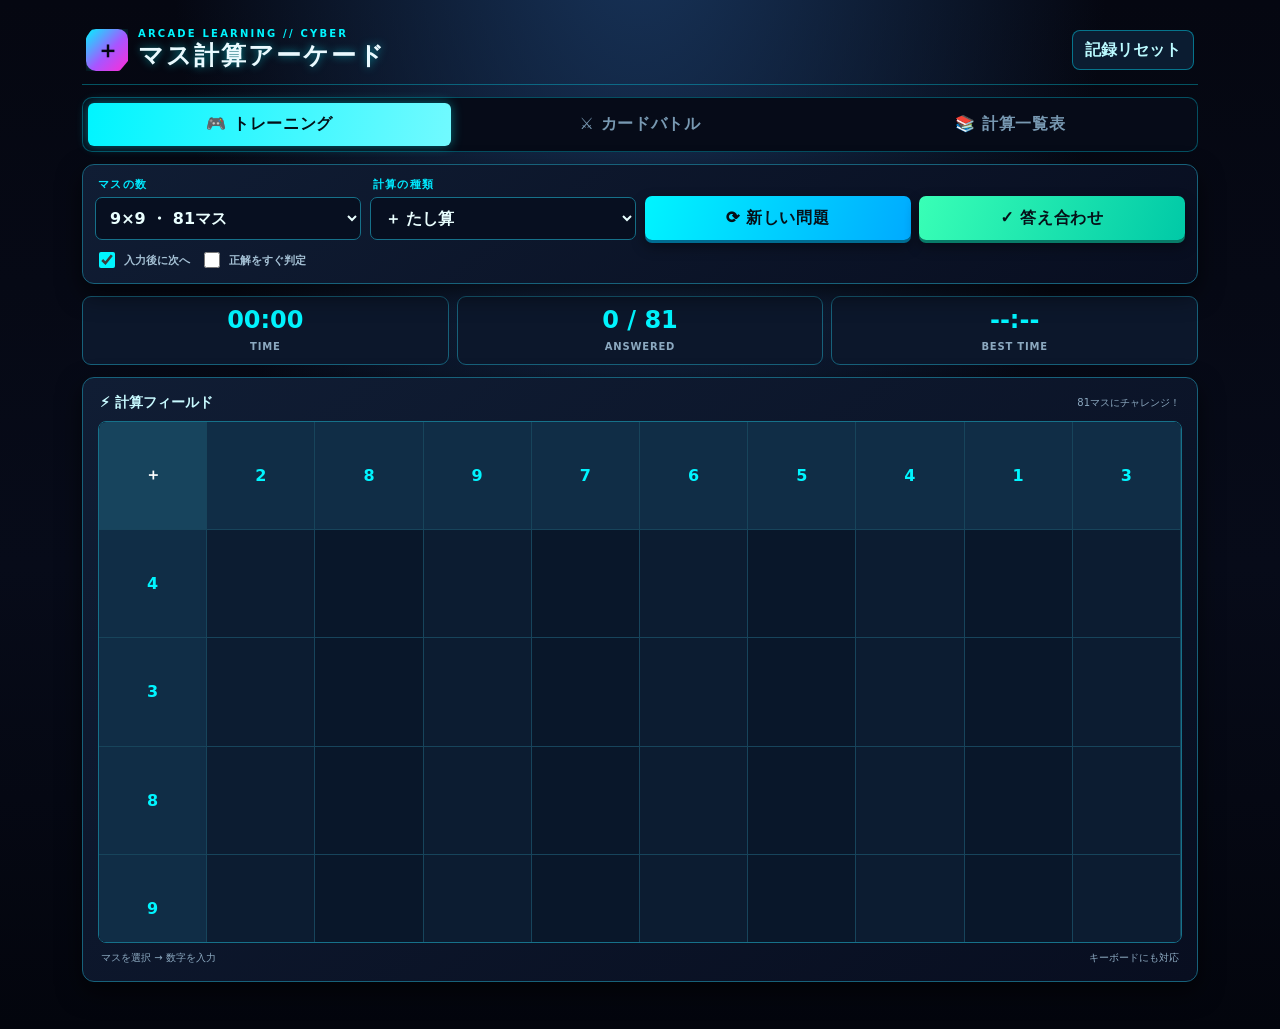
==== commit 4a73adef: "Update 100masu.html" ====
--- a/100masu.html
+++ b/100masu.html
@@ -4,125 +4,76 @@
 <meta charset="UTF-8">
 <meta name="viewport" content="width=device-width, initial-scale=1, maximum-scale=1, viewport-fit=cover">
 <meta name="theme-color" content="#050711">
-<title>マス計算アーケード // CYBER OVERDRIVE</title>
+<title>マス計算アーケード // CYBER LITE</title>
 <style>
 :root{
   --bg:#050711;--panel:#0b1224;--panel2:#101b33;--line:#174b66;
   --text:#eafaff;--muted:#8ca9c0;--cyan:#00f5ff;--pink:#ff2bd6;
   --yellow:#faff00;--green:#39ffb6;--red:#ff3158;--purple:#a855ff;
-  --shadow:0 0 22px #00eaff28,0 16px 40px #000b;
+  --shadow:0 10px 24px #0009;
 }
 *{box-sizing:border-box}
-html{background:#040610;scroll-behavior:smooth}
+html{background:#040610}
 body{
   margin:0;min-height:100vh;color:var(--text);
   font-family:system-ui,-apple-system,"Segoe UI","M PLUS 2",sans-serif;
   background:
-    radial-gradient(ellipse at 50% -12%,#1b3b66 0%,transparent 52%),
-    radial-gradient(circle at 85% 20%,#ff2bd618 0%,transparent 38%),
-    radial-gradient(circle at 15% 75%,#00f5ff14 0%,transparent 42%),
+    radial-gradient(ellipse at 50% -12%,#18355c 0%,transparent 52%),
     linear-gradient(#050711,#070b19 55%,#03050d);
   touch-action:manipulation;-webkit-tap-highlight-color:transparent;
   overflow-x:hidden;
 }
-body:before{
-  content:"";position:fixed;inset:0;z-index:-2;pointer-events:none;
-  background-image:
-    linear-gradient(#00eaff12 1px,transparent 1px),
-    linear-gradient(90deg,#00eaff12 1px,transparent 1px);
-  background-size:28px 28px;
-  animation:gridDrift 18s linear infinite;
-}
-body:after{
-  content:"";position:fixed;inset:0;z-index:30;pointer-events:none;opacity:.14;
-  background:repeating-linear-gradient(0deg,transparent 0 2px,#70faff 3px,transparent 5px);
-  mix-blend-mode:screen;
-}
-@keyframes gridDrift{
-  0%{background-position:0 0,0 0}
-  100%{background-position:0 112px,112px 0}
-}
 
 button,select{font:inherit}
 button{cursor:pointer}
 .app{max-width:1160px;margin:auto;padding:12px 12px 32px;position:relative}
-.app.shake-hard{animation:screenShakeHard .36s cubic-bezier(.36,.07,.19,.97) both}
-.app.shake-hit{animation:screenShakeHit .26s ease-out both}
-@keyframes screenShakeHard{
-  0%,100%{transform:translate3d(0,0,0)}
-  15%{transform:translate3d(-7px,-5px,0) rotate(-.4deg)}
-  35%{transform:translate3d(7px,4px,0) rotate(.4deg)}
-  55%{transform:translate3d(-5px,5px,0)}
-  75%{transform:translate3d(5px,-3px,0)}
-}
-@keyframes screenShakeHit{
-  0%,100%{transform:translate3d(0,0,0)}
-  25%{transform:translate3d(-6px,0,0)}
-  50%{transform:translate3d(6px,0,0)}
-  75%{transform:translate3d(-3px,0,0)}
-}
 
 .topbar{
   display:flex;align-items:center;justify-content:space-between;gap:10px;
   flex-wrap:wrap;margin-bottom:12px;padding:8px 4px 12px;
   border-bottom:1px solid #00eaff55;
-  box-shadow:0 8px 24px -18px #00f5ff;
 }
 .brand{display:flex;align-items:center;gap:10px}
 .brand-mark{
-  width:44px;height:44px;display:grid;place-items:center;
+  width:42px;height:42px;display:grid;place-items:center;
   border-radius:10px;background:linear-gradient(135deg,#00f5ff,#a855ff 55%,#ff2bd6);
-  color:#030711;font-size:24px;font-weight:1000;
-  box-shadow:0 0 14px #00f5ff,0 0 32px #ff2bd677;
+  color:#030711;font-size:23px;font-weight:1000;
+  box-shadow:0 0 12px #00f5ff55;
   clip-path:polygon(14% 0,100% 0,100% 76%,80% 100%,0 100%,0 20%);
-  animation:markSpinGlow 4s ease-in-out infinite;
-}
-@keyframes markSpinGlow{
-  0%,100%{box-shadow:0 0 14px #00f5ff,0 0 28px #ff2bd666}
-  50%{box-shadow:0 0 22px #ff2bd6,0 0 38px #00f5ff99}
 }
 .brand h1{
-  font-size:clamp(18px,4vw,26px);margin:0;letter-spacing:.09em;font-weight:950;
-  color:#eafaff;text-shadow:0 0 10px #00f5ffbb,2px 0 0 #ff2bd688,-2px 0 0 #00f5ff88;
-}
-.brand small{display:block;color:#00f5ff;font-size:10px;letter-spacing:.25em;font-weight:800;text-shadow:0 0 8px #00eaff66}
+  font-size:clamp(18px,4vw,25px);margin:0;letter-spacing:.08em;font-weight:950;
+  color:#eafaff;text-shadow:0 0 8px #00f5ff88;
+}
+.brand small{display:block;color:#00f5ff;font-size:10px;letter-spacing:.22em;font-weight:800}
 .top-actions{display:flex;gap:7px}
 .icon-btn,.mini{
-  border:1px solid #00d9f488;background:linear-gradient(135deg,#0b1c31,#130e2c);
+  border:1px solid #00d9f477;background:#0b1c31;
   color:#bafaff;border-radius:8px;min-height:40px;padding:0 12px;font-weight:800;
-  box-shadow:inset 0 0 12px #00d9f418,0 0 12px #00d9f422;
-  transition:transform .12s,box-shadow .15s,filter .15s;
-}
-.icon-btn:hover,.mini:hover{box-shadow:0 0 16px #00f5ff66,inset 0 0 14px #00f5ff33}
-.icon-btn:active,.btn:active,.key:active,.battle-key:active,.mini:active{transform:translateY(1px) scale(.97);filter:brightness(1.28)}
+}
+.icon-btn:active,.btn:active,.key:active,.battle-key:active,.mini:active{
+  transform:translateY(1px) scale(.98);filter:brightness(1.22);
+}
 
 .tabs{
   display:grid;grid-template-columns:repeat(3,1fr);gap:7px;padding:5px;
-  background:#060b18;border:1px solid #00d9f466;border-radius:10px;
-  margin-bottom:12px;box-shadow:inset 0 0 22px #00d9f414,0 0 18px #00d9f418;
+  background:#060b18;border:1px solid #00d9f455;border-radius:10px;
+  margin-bottom:12px;
 }
 .tab{
   border:0;border-radius:6px;background:transparent;color:#7899b2;
-  padding:11px 8px;font-weight:900;letter-spacing:.04em;transition:.18s;
-}
-.tab:hover{color:#c9f9ff;background:#00eaff10}
+  padding:11px 8px;font-weight:900;letter-spacing:.04em;
+}
 .tab.active{
   color:#041018;background:linear-gradient(100deg,#00f5ff,#71faff);
-  box-shadow:0 0 10px #00f5ff,0 0 26px #00f5ff88,inset 0 0 10px #fff9;
+  box-shadow:0 0 12px #00f5ff66;
 }
 
 .panel{
   position:relative;
-  background:linear-gradient(145deg,#101d34f2,#080e20f8);
+  background:linear-gradient(145deg,#101d34,#080e20);
   border:1px solid #17617a;border-radius:12px;
-  box-shadow:inset 0 0 24px #00d9f410,0 0 0 1px #ff2bd618,var(--shadow);
-}
-.panel:before{
-  content:"";position:absolute;inset:-1px;border-radius:12px;pointer-events:none;
-  background:
-    linear-gradient(90deg,#00f5ff 0 14px,transparent 14px calc(100% - 14px),#ff2bd6 calc(100% - 14px)) top/100% 2px no-repeat,
-    linear-gradient(90deg,#ff2bd6 0 14px,transparent 14px calc(100% - 14px),#00f5ff calc(100% - 14px)) bottom/100% 2px no-repeat;
-  opacity:.75;
+  box-shadow:var(--shadow);
 }
 
 .controls{padding:12px;display:grid;grid-template-columns:1fr 1fr;gap:9px;margin-bottom:12px}
@@ -130,128 +81,106 @@
 select{
   width:100%;min-height:43px;border-radius:7px;border:1px solid #16718a;
   background:#070f20;color:#eaffff;padding:0 10px;font-weight:800;
-  box-shadow:inset 0 0 12px #00d9f414;
-}
-select:focus{outline:1px solid var(--cyan);box-shadow:0 0 0 3px #00f5ff26,0 0 18px #00f5ff66}
+}
+select:focus{outline:1px solid var(--cyan)}
 
 .btn{
   border:0;border-radius:7px;min-height:44px;padding:10px 14px;
-  font-weight:950;letter-spacing:.05em;text-transform:uppercase;
+  font-weight:950;letter-spacing:.04em;text-transform:uppercase;
   color:#061018;background:linear-gradient(110deg,#faff00,#ff9d00);
-  box-shadow:0 0 11px #faff0077,0 3px 0 #9a6500,0 8px 20px #0009;
-  transition:transform .12s,filter .15s,box-shadow .15s;
+  box-shadow:0 3px 0 #9a6500,0 6px 14px #0007;
 }
 .btn.primary{
   background:linear-gradient(110deg,#00f5ff,#00aaff);
-  box-shadow:0 0 12px #00f5ff99,0 3px 0 #006c91,0 8px 20px #0009;
+  box-shadow:0 3px 0 #006c91,0 6px 14px #0007;
 }
 .btn.success{
   background:linear-gradient(110deg,#39ffb6,#00c9a7);
-  box-shadow:0 0 12px #39ffb688,0 3px 0 #087b68,0 8px 20px #0009;
+  box-shadow:0 3px 0 #087b68,0 6px 14px #0007;
 }
 .control-actions{grid-column:1/-1;display:grid;grid-template-columns:1fr 1fr;gap:8px}
 
 .stats,.battle-stats{display:grid;grid-template-columns:repeat(3,1fr);gap:8px;margin-bottom:12px}
 .stat,.battle-stat{
   padding:10px 7px;text-align:center;
-  background:linear-gradient(145deg,#101e34,#080e1d);
-  border:1px solid #17617a;border-radius:9px;
-  box-shadow:inset 0 0 14px #00eaff10,0 0 14px #00eaff18;
+  background:#0c172b;border:1px solid #17617a;border-radius:9px;
 }
 .stat b,.battle-stat b{
   display:block;font-size:clamp(18px,4vw,24px);line-height:1.15;
-  color:#00f5ff;font-variant-numeric:tabular-nums;text-shadow:0 0 12px #00f5ffaa;
+  color:#00f5ff;font-variant-numeric:tabular-nums;
 }
 .stat span,.battle-stat span{font-size:10px;color:#8ca9c0;font-weight:800;letter-spacing:.08em}
 
 .grid-panel{padding:9px;margin-bottom:12px;border-color:#17617a}
 .grid-head{display:flex;align-items:center;justify-content:space-between;gap:8px;margin:1px 2px 9px}
-.section-title{font-weight:950;font-size:14px;color:#c8faff;text-shadow:0 0 9px #00eaff55}
+.section-title{font-weight:950;font-size:14px;color:#c8faff}
 .hint,.note{font-size:10px;color:#8ca9c0}
 .note{font-size:11px;line-height:1.6;margin:10px 3px}
 
 .grid-scroll{
   max-height:min(58vh,650px);overflow:auto;border-radius:8px;
   border:1px solid #16718a;background:#050b18;
-  box-shadow:inset 0 0 24px #00d9f416;
   overscroll-behavior:contain;scrollbar-width:thin;scrollbar-color:#00b8d4 #081224;
 }
 table{border-collapse:separate;border-spacing:0;table-layout:fixed;user-select:none}
 #calc-grid{width:100%}
 #calc-grid.mode19{width:max-content;min-width:100%}
 th,td{padding:0;text-align:center;border-right:1px solid #17445b;border-bottom:1px solid #17445b}
-th{background:#102d46;color:#00f5ff;font-weight:950;text-shadow:0 0 8px #00eaff88}
+th{background:#102d46;color:#00f5ff;font-weight:950}
 th.corner{position:sticky;top:0;left:0;z-index:5;background:#17445d;color:#fff}
 th.top{position:sticky;top:0;z-index:3}
 th.left{position:sticky;left:0;z-index:2}
 .cell{display:grid;place-items:center;aspect-ratio:1/1;min-width:0;font-weight:850;font-size:clamp(10px,2.8vw,16px)}
 .mode9 .cell{width:100%}
 .mode19 .cell{width:39px;height:39px;font-size:12px}
-td{background:#09172a;color:#e7fbff;transition:background-color .12s,box-shadow .12s}
+td{background:#09172a;color:#e7fbff}
 td:nth-child(even){background:#0c1c31}
-td.selected{
-  background:#faff00!important;color:#101018!important;
-  box-shadow:inset 0 0 0 2px #fff,0 0 16px #faff00;position:relative;z-index:1;
-}
-td.correct{background:#075943!important;color:#7dffce!important;box-shadow:inset 0 0 10px #39ffb666}
-td.wrong{background:#68172f!important;color:#ffd4df!important;box-shadow:inset 0 0 12px #ff315899}
+td.selected{background:#faff00!important;color:#101018!important;box-shadow:inset 0 0 0 2px #fff;position:relative;z-index:1}
+td.correct{background:#075943!important;color:#7dffce!important}
+td.wrong{background:#68172f!important;color:#ffd4df!important}
 td.revealed{outline:2px solid #39ffb6}
 .grid-foot{display:flex;justify-content:space-between;gap:8px;color:#8ca9c0;font-size:10px;padding:8px 3px 1px}
 
 .result{
   display:none;padding:13px;margin-bottom:12px;border:1px solid #00eaff;
   background:linear-gradient(120deg,#092a3a,#190f3d);border-radius:10px;
-  box-shadow:0 0 24px #00eaff3a;
-}
-.result.show{display:flex;align-items:center;justify-content:space-between;gap:10px;animation:popIn .25s ease-out}
-@keyframes popIn{from{opacity:0;transform:scale(.96)}to{opacity:1;transform:scale(1)}}
+}
+.result.show{display:flex;align-items:center;justify-content:space-between;gap:10px}
 .result strong{font-size:16px}.result small{display:block;color:#a8c7dc;margin-top:3px}
-.result-score{font-size:24px;font-weight:1000;color:#faff00;white-space:nowrap;text-shadow:0 0 14px #faff00aa}
+.result-score{font-size:24px;font-weight:1000;color:#faff00;white-space:nowrap}
 
 .keypad-wrap{
   position:fixed;z-index:20;bottom:0;left:0;right:0;
   padding:8px 10px calc(8px + env(safe-area-inset-bottom));
-  background:linear-gradient(180deg,transparent,#030711 18%);pointer-events:none;
+  background:linear-gradient(180deg,transparent,#030711 22%);pointer-events:none;
 }
 .keypad{
   pointer-events:auto;max-width:520px;margin:auto;padding:11px;
-  background:#081327f5;backdrop-filter:blur(18px);
-  border:1px solid #00dfff99;border-radius:12px;
-  box-shadow:0 -5px 26px #00eaff28,0 0 24px #00eaff1c;
+  background:#081327;border:1px solid #00dfff88;border-radius:12px;
+  box-shadow:0 -6px 20px #000a;
 }
 .key-top{display:flex;align-items:center;justify-content:space-between;gap:8px;margin-bottom:8px}
-.equation{
-  font-size:clamp(15px,4vw,20px);font-weight:1000;color:#00f5ff;
-  white-space:nowrap;overflow:hidden;text-overflow:ellipsis;
-  text-shadow:0 0 12px #00f5ff99;
-}
+.equation{font-size:clamp(15px,4vw,20px);font-weight:1000;color:#00f5ff;white-space:nowrap;overflow:hidden;text-overflow:ellipsis}
 .key-top-actions{display:flex;gap:6px}
 .keys{display:grid;grid-template-columns:repeat(5,1fr);gap:6px}
 .key{
-  min-height:48px;border:1px solid #00c9e899;border-radius:7px;
+  min-height:48px;border:1px solid #00c9e888;border-radius:7px;
   background:linear-gradient(180deg,#d9ffff,#65c8d7);color:#04131b;
-  font-size:22px;font-weight:1000;box-shadow:0 0 9px #00eaff44,0 3px 0 #247b8d;
-}
-.key.delete{background:linear-gradient(180deg,#ffc4dd,#ff4c9a);color:#39051e;box-shadow:0 0 10px #ff2bd677,0 3px 0 #8d2456}
-.key.next{background:linear-gradient(180deg,#baffdf,#39ffb6);color:#03271d;box-shadow:0 0 11px #39ffb688,0 3px 0 #087b68}
-.key.clear{background:#22264b;color:#d9d5ff;font-size:14px;box-shadow:0 0 9px #a855ff44,0 3px 0 #090d20}
+  font-size:22px;font-weight:1000;box-shadow:0 3px 0 #247b8d;
+}
+.key.delete{background:linear-gradient(180deg,#ffc4dd,#ff4c9a);color:#39051e;box-shadow:0 3px 0 #8d2456}
+.key.next{background:linear-gradient(180deg,#baffdf,#39ffb6);color:#03271d;box-shadow:0 3px 0 #087b68}
+.key.clear{background:#22264b;color:#d9d5ff;font-size:14px;box-shadow:0 3px 0 #090d20}
 .hidden{display:none!important}
 
 #view-ref{display:none}
-.ref-info{
-  padding:12px;margin-bottom:12px;display:flex;
-  align-items:center;justify-content:space-between;gap:10px;flex-wrap:wrap;
-  border-color:#17617a;
-}
-.ref-equation{color:#faff00;font-weight:1000;font-size:18px;text-shadow:0 0 10px #faff0088}
+.ref-info{padding:12px;margin-bottom:12px;display:flex;align-items:center;justify-content:space-between;gap:10px;flex-wrap:wrap;border-color:#17617a}
+.ref-equation{color:#faff00;font-weight:1000;font-size:18px}
 #ref-grid{width:max-content;min-width:100%}
 #ref-grid .cell{width:39px;height:39px;font-size:12px}
 #ref-grid td{cursor:pointer;background:#09172a}
 #ref-grid td.cross{background:#153c58!important}
-#ref-grid td.target{
-  background:#faff00!important;color:#111!important;
-  box-shadow:inset 0 0 0 2px #fff,0 0 14px #faff00;font-weight:1000;
-}
+#ref-grid td.target{background:#faff00!important;color:#111!important;box-shadow:inset 0 0 0 2px #fff;font-weight:1000}
 #ref-grid th.hot{background:#00a9c4!important;color:#001018}
 
 .toggle-row{display:flex;gap:10px;flex-wrap:wrap;align-items:center}
@@ -261,9 +190,8 @@
 .toast{
   position:fixed;top:14px;left:50%;transform:translateX(-50%) translateY(-20px);
   opacity:0;z-index:50;background:#00f5ff;color:#031018;
-  padding:10px 18px;border-radius:6px;font-weight:950;letter-spacing:.04em;
-  box-shadow:0 0 18px #00f5ff,0 0 38px #00f5ff77;
-  transition:.2s;pointer-events:none;
+  padding:10px 18px;border-radius:6px;font-weight:950;
+  box-shadow:0 0 16px #00f5ff88;transition:.18s;pointer-events:none;
 }
 .toast.show{opacity:1;transform:translateX(-50%) translateY(0)}
 body.keypad-open{padding-bottom:300px}
@@ -278,7 +206,6 @@
   .keypad-wrap{position:static;padding:0;background:none;display:none}
   .keypad-wrap.desktop-visible{display:block;pointer-events:auto;margin:12px auto 0}
   body.keypad-open{padding-bottom:0}
-  .keypad{background:#081327;border-radius:12px}
 }
 @media(max-width:420px){
   .app{padding:9px 8px 18px}
@@ -295,167 +222,134 @@
   .tab{padding:10px 4px;font-size:12px}
 }
 
-/* Sequential floating-card battle */
+/* Sequential floating-card battle (GPU-light) */
 #view-battle{display:none}
-.battle-setup{padding:13px;margin-bottom:12px;display:grid;grid-template-columns:1fr 1fr;gap:9px;border-color:#a855ff77}
+.battle-setup{padding:13px;margin-bottom:12px;display:grid;grid-template-columns:1fr 1fr;gap:9px;border-color:#a855ff66}
 .battle-setup .battle-actions{grid-column:1/-1}
 .battle-answer-panel{padding:12px;margin-bottom:12px}
 
 .battle-arena{
-  position:relative;overflow:hidden;min-height:345px;padding:16px 12px 22px;
+  position:relative;overflow:hidden;min-height:330px;padding:16px 12px 20px;
   margin-bottom:12px;
-  background:
-    linear-gradient(#00eaff10 1px,transparent 1px),
-    linear-gradient(90deg,#00eaff10 1px,transparent 1px),
-    radial-gradient(ellipse at 50% 42%,#16476b 0%,#0b1830 50%,#040814 100%);
-  background-size:22px 22px,22px 22px,auto;
+  background:radial-gradient(ellipse at 50% 42%,#143d5c 0%,#0a162c 55%,#040814 100%);
   border:1px solid #00eaff;border-radius:12px;
-  box-shadow:inset 0 0 50px #00eaff24,0 0 22px #00eaff28,0 15px 38px #000a;
-  transition:box-shadow .18s,filter .18s;
+  box-shadow:var(--shadow);
+  transition:border-color .16s,background-color .16s;
 }
 .battle-arena.flash-hit{
-  box-shadow:inset 0 0 80px #00f5ff88,0 0 42px #00f5ffbb,0 15px 38px #000a;
-  filter:brightness(1.25);
+  border-color:#39ffb6;
+  background:radial-gradient(ellipse at 50% 42%,#195c5a 0%,#0a182e 60%,#040814 100%);
 }
 .battle-arena.flash-miss{
-  box-shadow:inset 0 0 85px #ff2bd699,0 0 42px #ff3158bb,0 15px 38px #000a;
-}
-.battle-arena:before,.battle-arena:after{
-  content:"";position:absolute;border-radius:0;pointer-events:none;filter:blur(2px);opacity:.9;
-}
-.battle-arena:before{
-  width:110px;height:110px;left:-35px;top:35px;
-  background:#00f5ff26;box-shadow:0 0 38px 16px #00f5ff44;
-}
-.battle-arena:after{
-  width:140px;height:140px;right:-55px;bottom:15px;
-  background:#ff2bd626;box-shadow:0 0 45px 18px #ff2bd644;
+  border-color:#ff2bd6;
+  background:radial-gradient(ellipse at 50% 42%,#54153c 0%,#120b24 60%,#040814 100%);
+}
+.battle-arena.arena-shake{animation:arenaShake .24s ease-out}
+@keyframes arenaShake{
+  0%,100%{transform:translate3d(0,0,0)}
+  25%{transform:translate3d(-5px,2px,0)}
+  50%{transform:translate3d(5px,-2px,0)}
+  75%{transform:translate3d(-3px,0,0)}
 }
 
 .battle-progress-line{
   position:relative;z-index:2;display:flex;justify-content:space-between;
-  gap:8px;color:#a9faff;font-size:11px;font-weight:900;
-  margin-bottom:13px;letter-spacing:.12em;text-shadow:0 0 8px #00eaff66;
+  gap:8px;color:#a9faff;font-size:11px;font-weight:900;margin-bottom:13px;letter-spacing:.1em;
 }
 .battle-track{
   position:relative;z-index:2;height:8px;border-radius:3px;
-  background:#030914;overflow:hidden;margin-bottom:18px;
-  border:1px solid #16718a;box-shadow:0 0 10px #00eaff28;
+  background:#030914;overflow:hidden;margin-bottom:18px;border:1px solid #16718a;
 }
 .battle-track-fill{
   height:100%;width:0;
   background:linear-gradient(90deg,#00f5ff,#a855ff,#ff2bd6);
-  border-radius:3px;transition:width .28s;
-  box-shadow:0 0 12px #00f5ff,0 0 24px #ff2bd699;
+  border-radius:3px;transition:width .22s linear;
 }
 
 .battle-card-stage{
   position:relative;z-index:2;display:grid;place-items:center;
-  min-height:195px;perspective:800px;
+  min-height:190px;
 }
 .shockwave{
-  position:absolute;width:90px;height:90px;border-radius:50%;
-  border:3px solid #00f5ff;box-shadow:0 0 24px #00f5ff,inset 0 0 16px #ff2bd6;
-  opacity:0;pointer-events:none;transform:scale(.3);
-}
-.shockwave.fire{animation:shockExpand .46s cubic-bezier(.16,.84,.44,1) forwards}
+  position:absolute;width:86px;height:86px;border-radius:50%;
+  border:2px solid #00f5ff;opacity:0;pointer-events:none;
+  transform:scale(.35);will-change:transform,opacity;
+}
+.shockwave.fire{animation:shockExpand .38s ease-out forwards}
 @keyframes shockExpand{
-  0%{opacity:1;transform:scale(.25)}
-  65%{opacity:.9;border-color:#ff2bd6}
-  100%{opacity:0;transform:scale(2.8)}
+  0%{opacity:.95;transform:scale(.35)}
+  100%{opacity:0;transform:scale(2.3)}
 }
 
 .battle-card{
-  position:relative;width:min(68%,265px);min-height:172px;padding:17px 14px;
+  position:relative;width:min(68%,260px);min-height:168px;padding:17px 14px;
   border-radius:9px;border:2px solid #00f5ff;
-  background:linear-gradient(145deg,#134361,#101b3d 62%,#2c1046);
-  box-shadow:0 0 12px #00f5ff,0 0 30px #00f5ff66,0 12px 0 #030916,0 24px 38px #000b,inset 0 0 30px #00eaff26;
+  background:linear-gradient(145deg,#123d58,#101a39 62%,#260f3c);
+  box-shadow:0 10px 0 #030916,0 16px 26px #000a;
   text-align:center;display:flex;flex-direction:column;align-items:center;
-  justify-content:center;gap:8px;transform:translateY(0) rotate(-2deg);
-  animation:cardFloat 2.6s ease-in-out infinite;
+  justify-content:center;gap:8px;transform:rotate(-1.5deg);
+  will-change:transform,opacity;
 }
 .battle-card.streak-hot{
   border-color:#faff00;
-  box-shadow:0 0 16px #faff00,0 0 36px #ff2bd688,0 12px 0 #030916,0 24px 38px #000c,inset 0 0 34px #faff0028;
+  box-shadow:0 10px 0 #030916,0 0 18px #faff0066;
 }
 .battle-card:before{
-  content:"";position:absolute;inset:7px;border:1px solid #ff2bd6aa;
+  content:"";position:absolute;inset:7px;border:1px solid #ff2bd688;
   border-radius:4px;pointer-events:none;
 }
-.battle-card:after{
-  content:"";position:absolute;inset:0;pointer-events:none;border-radius:7px;
-  background:linear-gradient(120deg,transparent 25%,#ffffff18 48%,transparent 70%);
-  animation:cyberSweep 2.6s linear infinite;
-}
-.battle-card .card-label{font-size:10px;letter-spacing:.24em;color:#00f5ff;font-weight:1000;text-shadow:0 0 9px #00f5ff}
+.battle-card .card-label{font-size:10px;letter-spacing:.22em;color:#00f5ff;font-weight:1000}
 .battle-card .card-equation{
   font-size:clamp(30px,8vw,46px);line-height:1.1;color:#fff;font-weight:1000;
-  text-shadow:0 0 9px #00f5ff,0 0 24px #00eaffbb,2px 2px 0 #ff2bd6;
+  text-shadow:0 0 8px #00eaff88,2px 2px 0 #ff2bd688;
 }
 .battle-card .card-question{font-size:13px;color:#ff9aeb;font-weight:900}
-.battle-card.spawn{animation:cardSpawn .32s cubic-bezier(.18,.9,.32,1) forwards,cardFloat 2.6s ease-in-out .32s infinite}
-.battle-card.shatter{animation:cardShatter .46s ease-in forwards}
-
-@keyframes cardFloat{
-  0%,100%{transform:translateY(0) rotate(-2deg)}
-  50%{transform:translateY(-12px) rotate(2deg)}
-}
+.battle-card.spawn{animation:cardSpawn .24s ease-out forwards}
+.battle-card.shatter{animation:cardShatter .34s ease-in forwards}
+
 @keyframes cardSpawn{
-  0%{transform:scale(1.45) skewX(-12deg);opacity:0;filter:brightness(2.5) hue-rotate(60deg)}
-  100%{transform:scale(1) skewX(0deg) rotate(-2deg);opacity:1;filter:brightness(1) hue-rotate(0)}
+  0%{transform:scale(1.2) rotate(2deg);opacity:.2}
+  100%{transform:scale(1) rotate(-1.5deg);opacity:1}
 }
 @keyframes cardShatter{
-  0%{transform:scale(1) rotate(0);opacity:1;filter:brightness(1)}
-  30%{transform:scale(1.18) rotate(6deg);opacity:1;filter:brightness(2.6)}
-  100%{transform:scale(.25) rotate(-22deg);opacity:0;filter:blur(10px) hue-rotate(-40deg)}
-}
-@keyframes cyberSweep{0%{transform:translateX(-120%)}100%{transform:translateX(120%)}}
-@keyframes cyberPulse{
-  0%,100%{filter:brightness(1);text-shadow:0 0 9px #00f5ff88,2px 0 0 #ff2bd666}
-  50%{filter:brightness(1.38);text-shadow:0 0 18px #00f5ff,0 0 30px #ff2bd699,-2px 0 0 #ff2bd6aa}
-}
-@media(prefers-reduced-motion:no-preference){
-  .brand h1{animation:cyberPulse 2.8s ease-in-out infinite}
-  .tab.active{animation:cyberPulse 2.4s ease-in-out infinite}
+  0%{transform:scale(1) rotate(-1.5deg);opacity:1}
+  100%{transform:scale(.45) rotate(-14deg);opacity:0}
 }
 
 .battle-message{
   position:relative;z-index:2;min-height:24px;margin-top:10px;
   text-align:center;color:#00f5ff;font-size:13px;font-weight:950;
-  text-shadow:0 0 10px #00f5ff99;letter-spacing:.04em;
-}
-.battle-lives{color:#ff2bd6;letter-spacing:.18em;font-size:20px;text-shadow:0 0 10px #ff2bd6}
+}
+.battle-lives{color:#ff2bd6;letter-spacing:.18em;font-size:20px}
 .battle-answer-display{
   min-height:52px;margin:7px 0 10px;padding:8px 12px;display:flex;
   align-items:center;justify-content:center;
   background:#030a18;border:1px solid #00eaff;border-radius:7px;
   color:#faff00;font-size:30px;font-weight:1000;letter-spacing:.08em;
-  text-shadow:0 0 12px #faff00aa;box-shadow:inset 0 0 18px #00eaff16,0 0 14px #00eaff28;
 }
 .battle-keys{display:grid;grid-template-columns:repeat(3,1fr);gap:7px}
 .battle-key{
   min-height:48px;border:1px solid #00dfff;border-radius:7px;
   background:linear-gradient(180deg,#d9ffff,#65c8d7);color:#04131b;
-  font-size:21px;font-weight:1000;box-shadow:0 0 9px #00eaff55,0 3px 0 #247b8d;
-}
-.battle-key.erase{background:linear-gradient(180deg,#ffc4dd,#ff4c9a);color:#39051e;box-shadow:0 0 10px #ff2bd677,0 3px 0 #8d2456}
+  font-size:21px;font-weight:1000;box-shadow:0 3px 0 #247b8d;
+}
+.battle-key.erase{background:linear-gradient(180deg,#ffc4dd,#ff4c9a);color:#39051e;box-shadow:0 3px 0 #8d2456}
 .battle-key.submit{
   grid-column:span 2;background:linear-gradient(110deg,#ff2bd6,#a855ff);
-  color:#fff;box-shadow:0 0 14px #ff2bd699,0 3px 0 #5b237c;
-}
-.battle-key:disabled{opacity:.28;filter:saturate(.35);cursor:not-allowed;box-shadow:none}
+  color:#fff;box-shadow:0 3px 0 #5b237c;
+}
+.battle-key:disabled{opacity:.3;filter:saturate(.35);cursor:not-allowed;box-shadow:none}
 
 .battle-end{
   display:none;padding:18px;text-align:center;margin-bottom:12px;
   border:1px solid #ff2bd6;background:linear-gradient(135deg,#1b1035,#09283b);
-  box-shadow:0 0 26px #ff2bd644;
-}
-.battle-end.show{display:block;animation:popIn .25s ease-out}
-.battle-end h2{margin:0 0 8px;font-size:24px;color:#faff00;text-shadow:0 0 12px #faff00,0 0 24px #ff2bd6}
+}
+.battle-end.show{display:block}
+.battle-end h2{margin:0 0 8px;font-size:24px;color:#faff00}
 .battle-end p{margin:0 0 14px;color:#a8c7dc;font-size:13px;line-height:1.7}
 
 @media(max-width:420px){
-  .battle-arena{min-height:300px;padding:13px 10px 16px}
+  .battle-arena{min-height:295px;padding:13px 10px 16px}
   .battle-card{width:80%;min-height:155px}
   .battle-card-stage{min-height:165px}
   .battle-key{min-height:47px}
@@ -469,7 +363,7 @@
 <body>
 <div class="app" id="app-root">
  <header class="topbar">
-  <div class="brand"><div class="brand-mark">＋</div><div><small>ARCADE LEARNING // OVERDRIVE</small><h1>マス計算アーケード</h1></div></div>
+  <div class="brand"><div class="brand-mark">＋</div><div><small>ARCADE LEARNING // CYBER</small><h1>マス計算アーケード</h1></div></div>
   <div class="top-actions"><button class="icon-btn" id="reset-record" type="button">記録リセット</button></div>
  </header>
  <nav class="tabs"><button class="tab active" id="tab-train" type="button">🎮 トレーニング</button><button class="tab" id="tab-battle" type="button">⚔️ カードバトル</button><button class="tab" id="tab-ref" type="button">📚 計算一覧表</button></nav>
@@ -573,13 +467,11 @@
 const bestKey=(size,mode)=>`arcade_best_${size}_${mode}`;
 let toastTimer=null,autoNextTimer=null;
 
-function triggerShake(type){
- const root=$('app-root');
- const cls=type==='hard'?'shake-hard':'shake-hit';
- root.classList.remove('shake-hard','shake-hit');
- void root.offsetWidth;
- root.classList.add(cls);
- setTimeout(()=>root.classList.remove(cls),400);
+function triggerArenaShake(){
+ const arena=$('battle-arena');
+ arena.classList.remove('arena-shake');
+ void arena.offsetWidth;
+ arena.classList.add('arena-shake');
 }
 
 function triggerArenaFlash(type){
@@ -588,7 +480,7 @@
  arena.classList.remove('flash-hit','flash-miss');
  void arena.offsetWidth;
  arena.classList.add(cls);
- setTimeout(()=>arena.classList.remove(cls),260);
+ setTimeout(()=>arena.classList.remove(cls),220);
 }
 
 function triggerShockwave(){
@@ -625,7 +517,7 @@
  }catch(e){return false}
 }
 
-function toast(msg){$('toast').textContent=msg;$('toast').classList.add('show');clearTimeout(toastTimer);toastTimer=setTimeout(()=>$('toast').classList.remove('show'),1500)}
+function toast(msg){$('toast').textContent=msg;$('toast').classList.add('show');clearTimeout(toastTimer);toastTimer=setTimeout(()=>$('toast').classList.remove('show'),1400)}
 function shuffle(a){for(let i=a.length-1;i>0;i--){const j=Math.floor(Math.random()*(i+1));[a[i],a[j]]=[a[j],a[i]]}return a}
 function expected(r,c){return state.mode==='add'?r+c:state.mode==='sub'?r-c:r*c}
 function fmt(s){return String(Math.floor(s/60)).padStart(2,'0')+':'+String(s%60).padStart(2,'0')}
@@ -652,8 +544,8 @@
 }
 function ensureVisible(td){
  const box=$('grid-scroll'),b=box.getBoundingClientRect(),r=td.getBoundingClientRect(),head=state.size===19?42:30;
- if(r.left<b.left+head)box.scrollBy({left:r.left-(b.left+head)-4,behavior:'smooth'});else if(r.right>b.right-5)box.scrollBy({left:r.right-b.right+5,behavior:'smooth'});
- if(r.top<b.top+head)box.scrollBy({top:r.top-(b.top+head)-4,behavior:'smooth'});else if(r.bottom>b.bottom-5)box.scrollBy({top:r.bottom-b.bottom+5,behavior:'smooth'});
+ if(r.left<b.left+head)box.scrollBy({left:r.left-(b.left+head)-4,behavior:'auto'});else if(r.right>b.right-5)box.scrollBy({left:r.right-b.right+5,behavior:'auto'});
+ if(r.top<b.top+head)box.scrollBy({top:r.top-(b.top+head)-4,behavior:'auto'});else if(r.bottom>b.bottom-5)box.scrollBy({top:r.bottom-b.bottom+5,behavior:'auto'});
 }
 function showPad(){$('keypad-wrap').classList.remove('hidden');document.body.classList.add('keypad-open');if(innerWidth>=760)$('keypad-wrap').classList.add('desktop-visible')}
 function hidePad(){cancelAutoNext();$('keypad-wrap').classList.add('hidden');$('keypad-wrap').classList.remove('desktop-visible');document.body.classList.remove('keypad-open');if(state.selected){const td=cell(state.selected.r,state.selected.c);if(td)td.classList.remove('selected')}state.selected=null}
@@ -676,9 +568,9 @@
  updateStats();
  const target=String(expected(state.rows[r],state.cols[c]));
  if($('instant-check').checked){
-  if(Number(v)===Number(target)){td.classList.add('correct');if($('auto-next').checked)scheduleAutoNext(120,r,c)}
-  else if(v.length>=target.length){td.classList.add('wrong');triggerShake('hit')}
- }else if($('auto-next').checked&&v.length>=target.length){scheduleAutoNext(100,r,c)}
+  if(Number(v)===Number(target)){td.classList.add('correct');if($('auto-next').checked)scheduleAutoNext(100,r,c)}
+  else if(v.length>=target.length){td.classList.add('wrong')}
+ }else if($('auto-next').checked&&v.length>=target.length){scheduleAutoNext(90,r,c)}
 }
 function clearAnswer(){if(!state.selected)return;cancelAutoNext();const {r,c}=state.selected;state.answers[r][c]='';state.inputStarted=false;const td=cell(r,c);td.querySelector('.cell').textContent='';td.classList.remove('correct','wrong');updateEquation();updateStats()}
 function check(){
@@ -687,11 +579,10 @@
  state.answers.forEach((row,r)=>row.forEach((v,c)=>{const td=cell(r,c);td.classList.remove('selected','correct','wrong');if(v!==''&&Number(v)===expected(state.rows[r],state.cols[c])){good++;td.classList.add('correct')}else{if(v==='')empty++;td.classList.add('wrong')}}));
  const pct=Math.round(good/total*100);$('result').classList.add('show');$('result-title').textContent=good===total?'PERFECT!! 全問正解！':pct>=80?'すごい！よくできました！':pct>=50?'ナイスチャレンジ！':'もう一度チャレンジ！';$('result-sub').textContent=`${total}問中 ${good}問正解${empty?` ・ 未回答 ${empty}問`:''} ／ タイム ${fmt(state.elapsed)}`;$('result-score').textContent=`${pct}%`;
  if(good===total){
-  triggerShake('hard');
   const key=bestKey(state.size,state.mode),old=Number(safeStorageGet(key)||0);
   if(!old||state.elapsed<old){safeStorageSet(key,state.elapsed);toast('自己ベスト更新！')}
  }
- updateStats();window.scrollTo({top:0,behavior:'smooth'});
+ updateStats();window.scrollTo({top:0,behavior:'auto'});
 }
 function switchTab(tab){
  state.tab=tab;
@@ -767,7 +658,6 @@
  battleShowCard(true);
  battleSetMessage('SYSTEM ONLINE // カードを撃破せよ！');
  battleStartTimer();
- triggerShake('hit');
 }
 function battleFinish(win){
  battleStopTimer();
@@ -779,7 +669,7 @@
   ? `全${battle.size*battle.size}枚のカードを撃破！タイムは ${battleFmt(battle.elapsed)} です。`
   : `${battle.index+1}枚目のカードで終了。${battle.index}枚撃破、タイムは ${battleFmt(battle.elapsed)} です。あと少し！`;
  battleSetMessage(win?'すべてのカードを撃破した！':'ライフがなくなってしまった…');
- if(win){$('battle-percent').textContent='100%';$('battle-track-fill').style.width='100%';triggerShake('hard');}
+ if(win){$('battle-percent').textContent='100%';$('battle-track-fill').style.width='100%';}
 }
 function battleSubmit(){
  if(!battle.active||battle.locked)return;
@@ -794,7 +684,7 @@
   $('battle-card').classList.add('shatter');
   triggerShockwave();
   triggerArenaFlash('hit');
-  triggerShake('hard');
+  triggerArenaShake();
   battleSetMessage(battle.streak>=3?`${battle.streak} COMBO!! ターゲット撃破！`:'撃破成功！ 次のカードが出現！');
   battle.transitionTimer=setTimeout(()=>{
    battle.transitionTimer=null;
@@ -807,21 +697,17 @@
     battleShowCard(true);
     battleSetMessage('次のカードが出現！');
    }
-  },480);
+  },360);
  }else{
   battle.lives--;
   battle.streak=0;
   battleSetInput('');
   battleUpdate();
   triggerArenaFlash('miss');
-  triggerShake('hit');
+  triggerArenaShake();
   if(battle.lives<=0){
    battleFinish(false);
   }else{
-   $('battle-card').animate(
-    [{transform:'translateX(0) rotate(0)'},{transform:'translateX(-11px) rotate(-3deg)'},{transform:'translateX(11px) rotate(3deg)'},{transform:'translateX(-7px) rotate(-1deg)'},{transform:'translateX(0) rotate(0)'}],
-    {duration:280}
-   );
    battleSetMessage(`ERROR! 残りライフ ${battle.lives}。もう一度！`);
   }
  }
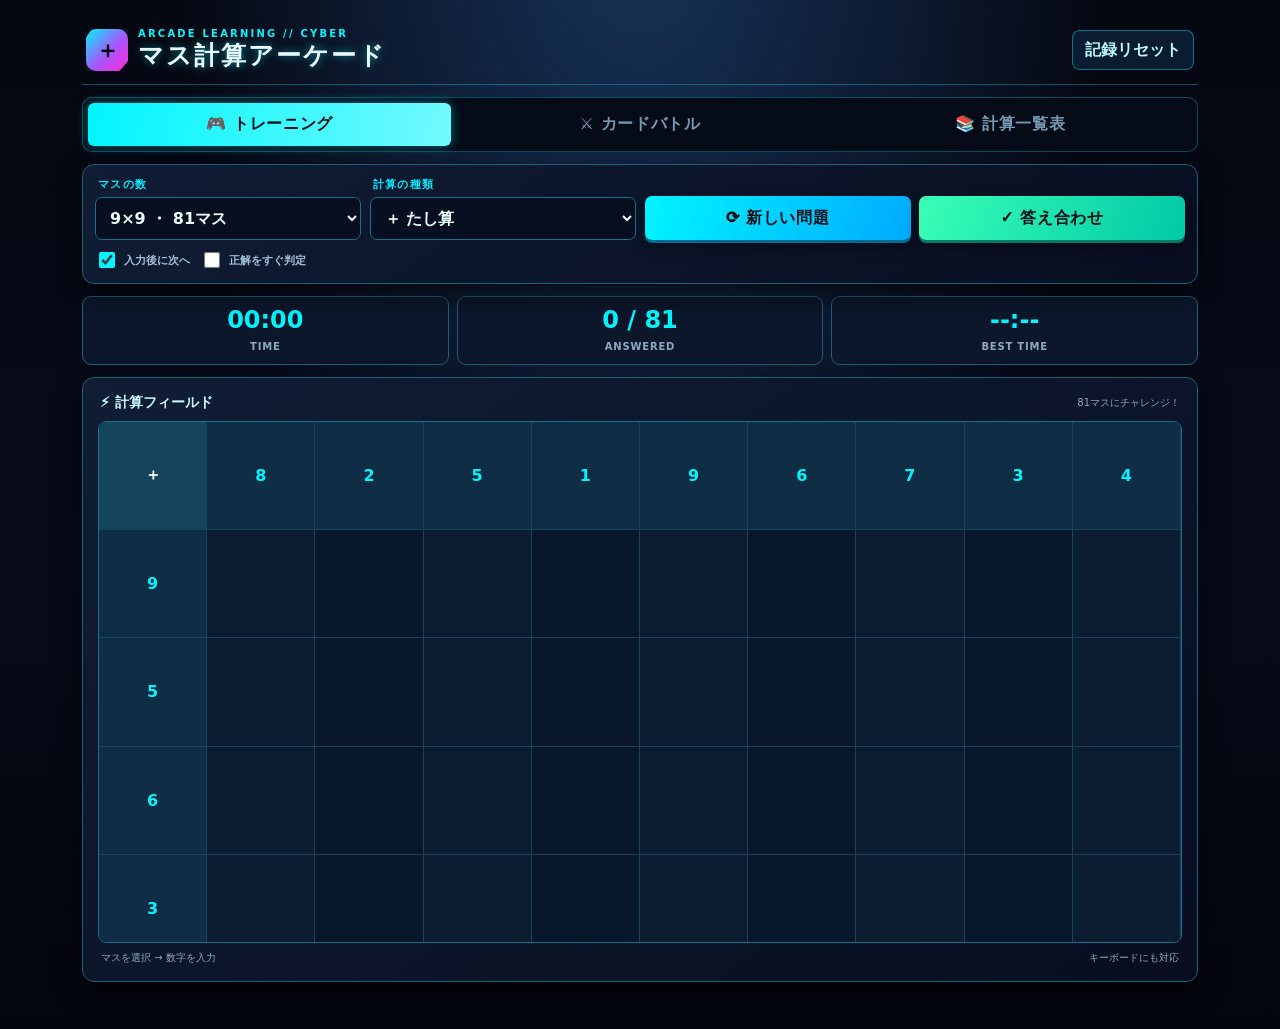
==== commit bb5b9a54: "Update 100masu.html" ====
--- a/100masu.html
+++ b/100masu.html
@@ -222,14 +222,14 @@
   .tab{padding:10px 4px;font-size:12px}
 }
 
-/* Sequential floating-card battle (GPU-light) */
+/* Sequential floating-card battle (with lightweight float) */
 #view-battle{display:none}
 .battle-setup{padding:13px;margin-bottom:12px;display:grid;grid-template-columns:1fr 1fr;gap:9px;border-color:#a855ff66}
 .battle-setup .battle-actions{grid-column:1/-1}
 .battle-answer-panel{padding:12px;margin-bottom:12px}
 
 .battle-arena{
-  position:relative;overflow:hidden;min-height:330px;padding:16px 12px 20px;
+  position:relative;overflow:hidden;min-height:335px;padding:16px 12px 22px;
   margin-bottom:12px;
   background:radial-gradient(ellipse at 50% 42%,#143d5c 0%,#0a162c 55%,#040814 100%);
   border:1px solid #00eaff;border-radius:12px;
@@ -268,7 +268,7 @@
 
 .battle-card-stage{
   position:relative;z-index:2;display:grid;place-items:center;
-  min-height:190px;
+  min-height:195px;
 }
 .shockwave{
   position:absolute;width:86px;height:86px;border-radius:50%;
@@ -287,7 +287,9 @@
   background:linear-gradient(145deg,#123d58,#101a39 62%,#260f3c);
   box-shadow:0 10px 0 #030916,0 16px 26px #000a;
   text-align:center;display:flex;flex-direction:column;align-items:center;
-  justify-content:center;gap:8px;transform:rotate(-1.5deg);
+  justify-content:center;gap:8px;
+  transform:translate3d(0,0,0) rotate(-2deg);
+  animation:cardFloat 2.8s ease-in-out infinite;
   will-change:transform,opacity;
 }
 .battle-card.streak-hot{
@@ -304,16 +306,24 @@
   text-shadow:0 0 8px #00eaff88,2px 2px 0 #ff2bd688;
 }
 .battle-card .card-question{font-size:13px;color:#ff9aeb;font-weight:900}
-.battle-card.spawn{animation:cardSpawn .24s ease-out forwards}
-.battle-card.shatter{animation:cardShatter .34s ease-in forwards}
-
+.battle-card.spawn{
+  animation:cardSpawn .24s ease-out forwards,cardFloat 2.8s ease-in-out .24s infinite;
+}
+.battle-card.shatter{
+  animation:cardShatter .34s ease-in forwards;
+}
+
+@keyframes cardFloat{
+  0%,100%{transform:translate3d(0,0,0) rotate(-2deg)}
+  50%{transform:translate3d(0,-10px,0) rotate(2deg)}
+}
 @keyframes cardSpawn{
-  0%{transform:scale(1.2) rotate(2deg);opacity:.2}
-  100%{transform:scale(1) rotate(-1.5deg);opacity:1}
+  0%{transform:translate3d(0,-6px,0) scale(1.18) rotate(2deg);opacity:.2}
+  100%{transform:translate3d(0,0,0) scale(1) rotate(-2deg);opacity:1}
 }
 @keyframes cardShatter{
-  0%{transform:scale(1) rotate(-1.5deg);opacity:1}
-  100%{transform:scale(.45) rotate(-14deg);opacity:0}
+  0%{transform:translate3d(0,0,0) scale(1) rotate(-2deg);opacity:1}
+  100%{transform:translate3d(0,-14px,0) scale(.45) rotate(-14deg);opacity:0}
 }
 
 .battle-message{
@@ -681,6 +691,7 @@
   battle.locked=true;
   battle.streak++;
   battleSetKeysEnabled(false);
+  $('battle-card').classList.remove('spawn');
   $('battle-card').classList.add('shatter');
   triggerShockwave();
   triggerArenaFlash('hit');
